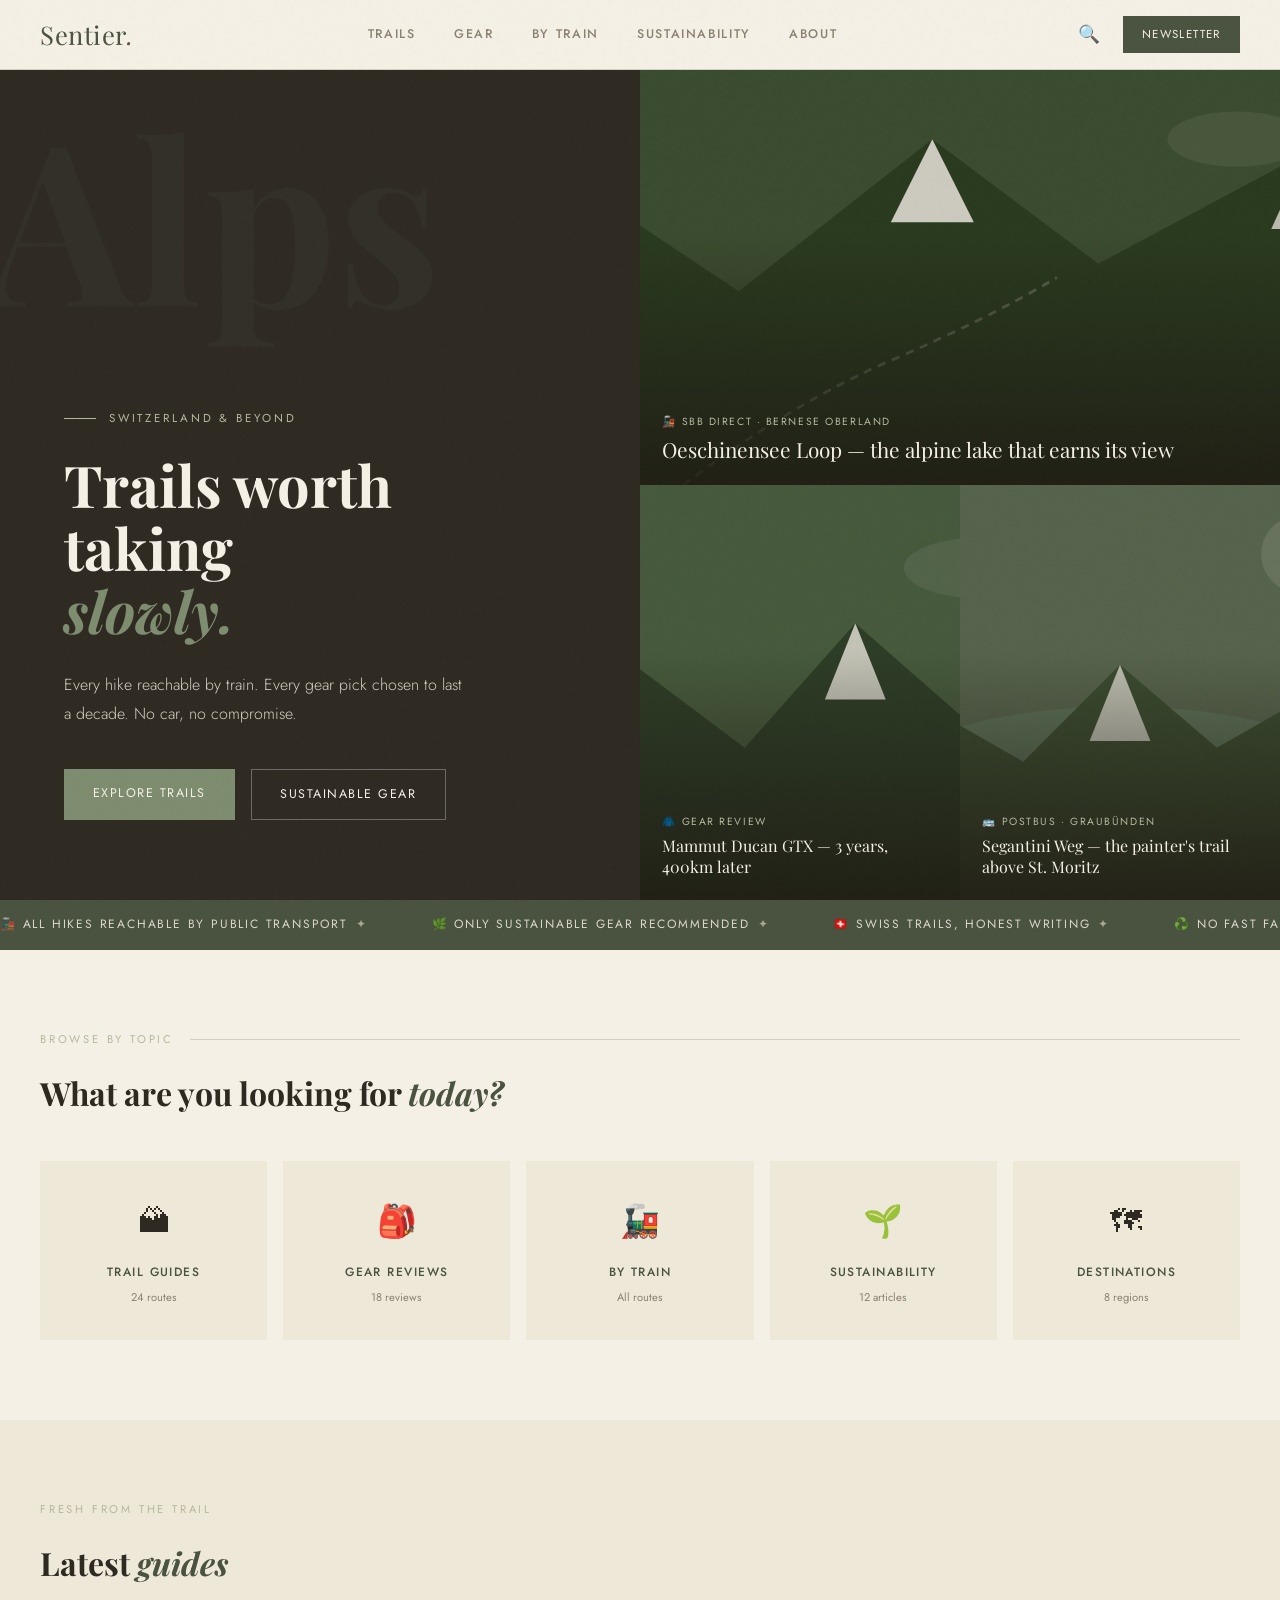
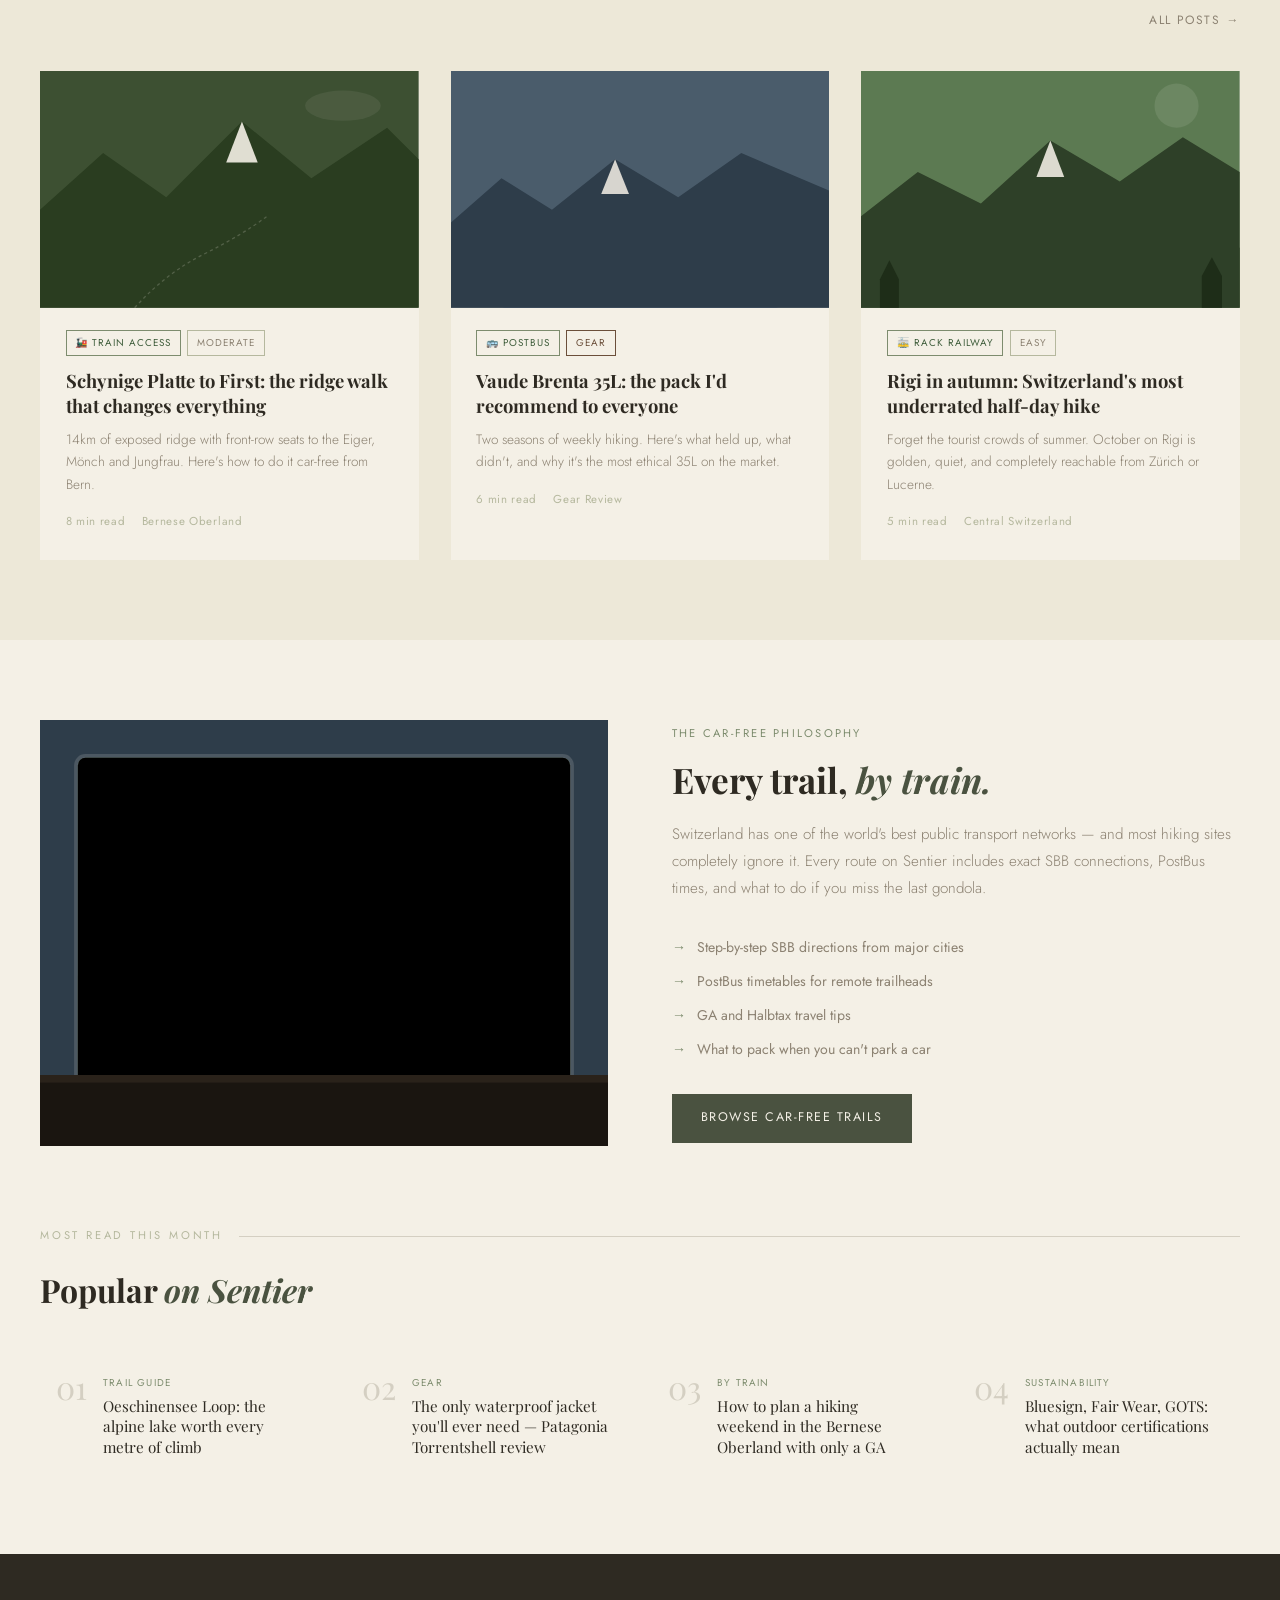
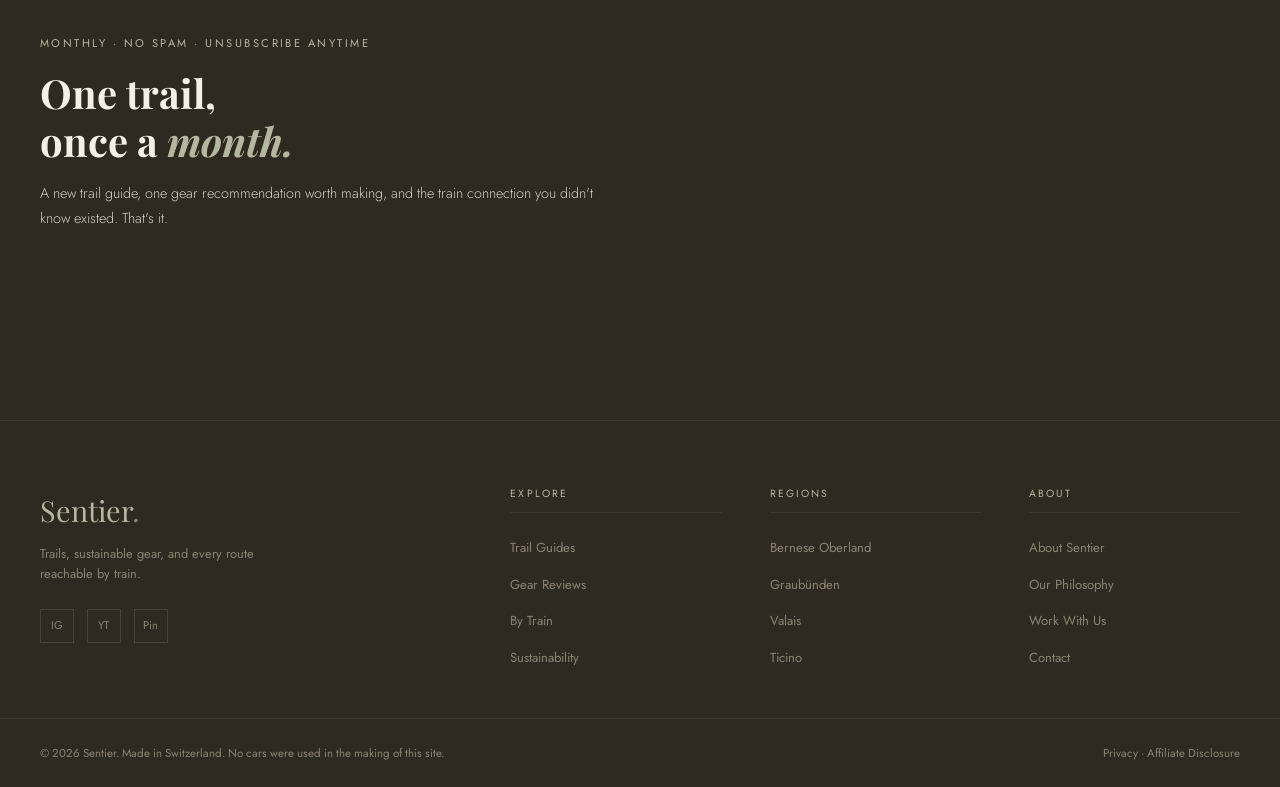
==== index.html @ 350239d9 "Add files via upload" ====
<!DOCTYPE html>
<html lang="en">
<head>
  <meta charset="UTF-8">
  <meta name="viewport" content="width=device-width, initial-scale=1.0">
  <title>Sentier — Trails, Gear & Slow Travel</title>
  <link href="https://fonts.googleapis.com/css2?family=Playfair+Display:ital,wght@0,400;0,600;0,700;1,400;1,600&family=Jost:wght@300;400;500;600&family=Libre+Baskerville:ital@0;1&display=swap" rel="stylesheet">
  <style>
    /* ===================== GLOBAL ===================== */
    :root {
      --moss: #4a5240;
      --stone: #8c8272;
      --bark: #6b4f3a;
      --cream: #f4f0e6;
      --parchment: #ede8d8;
      --sage: #7d8c6e;
      --lichen: #b5b89e;
      --earth: #2e2a22;
      --mist: #d4cfc2;
      --fern: #3d5c3a;
      --nav-h: 70px;
    }
    * { margin: 0; padding: 0; box-sizing: border-box; }
    html { scroll-behavior: smooth; }
    body {
      background: var(--cream);
      color: var(--earth);
      font-family: 'Libre Baskerville', Georgia, serif;
      font-size: 16px;
      line-height: 1.75;
    }
    a { text-decoration: none; color: inherit; }
    img { display: block; width: 100%; }

    /* grain */
    body::after {
      content: '';
      position: fixed; inset: 0;
      background-image: url("data:image/svg+xml,%3Csvg viewBox='0 0 200 200' xmlns='http://www.w3.org/2000/svg'%3E%3Cfilter id='n'%3E%3CfeTurbulence type='fractalNoise' baseFrequency='0.85' numOctaves='4' stitchTiles='stitch'/%3E%3C/filter%3E%3Crect width='100%25' height='100%25' filter='url(%23n)' opacity='0.035'/%3E%3C/svg%3E");
      pointer-events: none; z-index: 9000; opacity: 0.5;
    }

    /* ===================== NAV ===================== */
    .site-nav {
      position: fixed; top: 0; left: 0; right: 0; z-index: 500;
      background: rgba(244, 240, 230, 0.95);
      backdrop-filter: blur(14px);
      border-bottom: 1px solid var(--mist);
      height: var(--nav-h);
    }
    .nav-inner {
      max-width: 1400px; margin: 0 auto;
      height: 100%;
      display: flex; align-items: center; justify-content: space-between;
      padding: 0 2.5rem;
    }
    .nav-logo {
      font-family: 'Playfair Display', serif;
      font-size: 1.6rem;
      color: var(--moss);
      letter-spacing: 0.02em;
    }
    .nav-logo span { font-style: italic; color: var(--bark); }

    .nav-primary {
      display: flex; align-items: center; gap: 0;
      list-style: none;
      height: 100%;
    }
    .nav-item {
      position: relative;
      height: 100%;
      display: flex; align-items: center;
    }
    .nav-item > a {
      font-family: 'Jost', sans-serif;
      font-size: 0.78rem;
      font-weight: 500;
      letter-spacing: 0.13em;
      text-transform: uppercase;
      color: var(--stone);
      padding: 0 1.2rem;
      height: 100%;
      display: flex; align-items: center;
      transition: color 0.2s;
      white-space: nowrap;
    }
    .nav-item > a:hover,
    .nav-item > a.active { color: var(--moss); }
    .nav-item > a.active {
      border-bottom: 2px solid var(--moss);
    }

    /* Mega dropdown */
    .mega-menu {
      position: absolute;
      top: var(--nav-h);
      left: 50%; transform: translateX(-50%);
      background: var(--cream);
      border: 1px solid var(--mist);
      border-top: 2px solid var(--moss);
      padding: 2rem;
      display: none;
      gap: 0;
      min-width: 680px;
      box-shadow: 0 12px 40px rgba(46,42,34,0.12);
      z-index: 600;
    }
    .nav-item:hover .mega-menu { display: grid; grid-template-columns: repeat(3, 1fr); gap: 0; }

    .mega-col { padding: 0 1.5rem; }
    .mega-col:not(:last-child) { border-right: 1px solid var(--mist); }

    .mega-col-title {
      font-family: 'Jost', sans-serif;
      font-size: 0.65rem;
      letter-spacing: 0.2em;
      text-transform: uppercase;
      color: var(--lichen);
      margin-bottom: 1rem;
      padding-bottom: 0.5rem;
      border-bottom: 1px solid var(--mist);
    }
    .mega-links { list-style: none; display: flex; flex-direction: column; gap: 0.5rem; }
    .mega-links li a {
      font-family: 'Jost', sans-serif;
      font-size: 0.85rem;
      color: var(--stone);
      display: flex; align-items: center; gap: 0.5rem;
      padding: 0.3rem 0;
      transition: color 0.2s, padding-left 0.2s;
    }
    .mega-links li a:hover { color: var(--moss); padding-left: 0.3rem; }
    .mega-links li a span { font-size: 0.9rem; }

    /* simple dropdown */
    .drop-menu {
      position: absolute;
      top: var(--nav-h); left: 0;
      background: var(--cream);
      border: 1px solid var(--mist);
      border-top: 2px solid var(--moss);
      min-width: 200px;
      padding: 0.8rem 0;
      display: none;
      box-shadow: 0 8px 30px rgba(46,42,34,0.1);
      z-index: 600;
    }
    .nav-item:hover .drop-menu { display: block; }
    .drop-menu a {
      display: block;
      font-family: 'Jost', sans-serif;
      font-size: 0.82rem;
      color: var(--stone);
      padding: 0.55rem 1.4rem;
      transition: background 0.15s, color 0.15s;
    }
    .drop-menu a:hover { background: var(--parchment); color: var(--moss); }

    .nav-right {
      display: flex; align-items: center; gap: 1rem;
    }
    .nav-search {
      background: none; border: none; cursor: pointer;
      color: var(--stone); font-size: 1.1rem; padding: 0.4rem;
      transition: color 0.2s;
    }
    .nav-search:hover { color: var(--moss); }
    .btn-nav {
      font-family: 'Jost', sans-serif;
      font-size: 0.72rem;
      letter-spacing: 0.12em;
      text-transform: uppercase;
      background: var(--moss);
      color: var(--cream);
      padding: 0.55rem 1.2rem;
      transition: background 0.2s;
    }
    .btn-nav:hover { background: var(--fern); }

    /* ===================== HERO ===================== */
    .hero {
      margin-top: var(--nav-h);
      display: grid;
      grid-template-columns: 1fr 1fr;
      min-height: calc(100vh - var(--nav-h));
    }
    .hero-left {
      background: var(--earth);
      color: var(--cream);
      display: flex; flex-direction: column; justify-content: flex-end;
      padding: 5rem 4rem;
      position: relative;
      overflow: hidden;
    }
    .hero-bg-text {
      position: absolute; top: 2rem; left: -1rem;
      font-family: 'Playfair Display', serif;
      font-size: 14rem;
      font-weight: 700;
      color: rgba(255,255,255,0.025);
      line-height: 1;
      pointer-events: none;
      user-select: none;
    }
    .hero-eyebrow {
      font-family: 'Jost', sans-serif;
      font-size: 0.72rem;
      letter-spacing: 0.25em;
      text-transform: uppercase;
      color: var(--lichen);
      margin-bottom: 1.5rem;
      display: flex; align-items: center; gap: 0.8rem;
    }
    .hero-eyebrow::before { content: ''; width: 2rem; height: 1px; background: var(--lichen); }
    .hero-title {
      font-family: 'Playfair Display', serif;
      font-size: clamp(2.8rem, 4.5vw, 4.5rem);
      line-height: 1.1;
      margin-bottom: 1.8rem;
    }
    .hero-title em { font-style: italic; color: var(--sage); display: block; }
    .hero-desc {
      font-family: 'Jost', sans-serif;
      font-weight: 300;
      font-size: 1rem;
      color: var(--mist);
      max-width: 400px;
      line-height: 1.8;
      margin-bottom: 2.5rem;
    }
    .hero-ctas { display: flex; gap: 1rem; flex-wrap: wrap; }
    .btn-primary {
      font-family: 'Jost', sans-serif;
      font-size: 0.78rem;
      letter-spacing: 0.12em;
      text-transform: uppercase;
      background: var(--sage);
      color: var(--cream);
      padding: 0.85rem 1.8rem;
      border: none; cursor: pointer;
      transition: background 0.25s, transform 0.2s;
      display: inline-block;
    }
    .btn-primary:hover { background: var(--fern); transform: translateY(-2px); }
    .btn-outline {
      font-family: 'Jost', sans-serif;
      font-size: 0.78rem;
      letter-spacing: 0.12em;
      text-transform: uppercase;
      border: 1.5px solid rgba(255,255,255,0.3);
      color: var(--cream);
      padding: 0.85rem 1.8rem;
      transition: border-color 0.25s, color 0.25s;
      display: inline-block;
    }
    .btn-outline:hover { border-color: var(--lichen); color: var(--lichen); }

    .hero-right {
      display: grid;
      grid-template-rows: 1fr 1fr;
      grid-template-columns: 1fr 1fr;
    }
    .hero-card {
      position: relative; overflow: hidden; cursor: pointer;
    }
    .hero-card svg { width: 100%; height: 100%; display: block; }
    .hero-card-overlay {
      position: absolute; inset: 0;
      background: linear-gradient(to top, rgba(30,26,18,0.85) 0%, rgba(30,26,18,0.1) 60%);
      display: flex; flex-direction: column; justify-content: flex-end;
      padding: 1.4rem;
      transition: background 0.3s;
    }
    .hero-card:hover .hero-card-overlay { background: linear-gradient(to top, rgba(30,26,18,0.9) 0%, rgba(30,26,18,0.2) 60%); }
    .hero-card-tag {
      font-family: 'Jost', sans-serif;
      font-size: 0.65rem;
      letter-spacing: 0.15em;
      text-transform: uppercase;
      color: var(--lichen);
      margin-bottom: 0.3rem;
    }
    .hero-card-title {
      font-family: 'Playfair Display', serif;
      font-size: 1rem;
      color: var(--cream);
      line-height: 1.3;
    }
    .hero-card:first-child {
      grid-column: 1 / -1;
    }
    .hero-card:first-child .hero-card-title { font-size: 1.3rem; }

    /* ===================== TICKER ===================== */
    .ticker {
      background: var(--moss); color: var(--cream);
      padding: 0.9rem 0; overflow: hidden;
    }
    .ticker-inner {
      display: flex; gap: 4rem;
      animation: ticker 22s linear infinite;
      white-space: nowrap;
    }
    .ticker-item {
      font-family: 'Jost', sans-serif;
      font-size: 0.75rem; letter-spacing: 0.15em;
      text-transform: uppercase; opacity: 0.85;
      display: flex; align-items: center; gap: 0.5rem;
    }
    .ticker-dot { color: var(--lichen); }
    @keyframes ticker { 0%{transform:translateX(0)} 100%{transform:translateX(-50%)} }

    /* ===================== BROWSE CATEGORIES ===================== */
    .browse {
      max-width: 1400px; margin: 5rem auto;
      padding: 0 2.5rem;
    }
    .section-label {
      font-family: 'Jost', sans-serif;
      font-size: 0.7rem; letter-spacing: 0.25em;
      text-transform: uppercase; color: var(--lichen);
      display: flex; align-items: center; gap: 1rem;
      margin-bottom: 1rem;
    }
    .section-label::after { content:''; flex:1; height:1px; background:var(--mist); }
    .section-title {
      font-family: 'Playfair Display', serif;
      font-size: 2rem; color: var(--earth);
      margin-bottom: 2.5rem;
    }
    .section-title em { font-style: italic; color: var(--moss); }

    .category-grid {
      display: grid;
      grid-template-columns: repeat(5, 1fr);
      gap: 1rem;
    }
    .cat-card {
      background: var(--parchment);
      padding: 2rem 1.5rem;
      text-align: center;
      cursor: pointer;
      transition: background 0.2s, transform 0.2s;
      position: relative; overflow: hidden;
    }
    .cat-card:hover { background: var(--mist); transform: translateY(-3px); }
    .cat-icon { font-size: 2rem; margin-bottom: 0.8rem; display: block; }
    .cat-name {
      font-family: 'Jost', sans-serif;
      font-size: 0.75rem; letter-spacing: 0.12em;
      text-transform: uppercase; color: var(--moss);
      font-weight: 500;
    }
    .cat-count {
      font-family: 'Jost', sans-serif;
      font-size: 0.7rem; color: var(--stone);
      margin-top: 0.3rem;
    }

    /* ===================== LATEST POSTS GRID ===================== */
    .latest {
      background: var(--parchment);
      padding: 5rem 0;
    }
    .latest-inner {
      max-width: 1400px; margin: 0 auto; padding: 0 2.5rem;
    }
    .latest-header {
      display: flex; justify-content: space-between; align-items: flex-end;
      margin-bottom: 2.5rem;
    }
    .see-all {
      font-family: 'Jost', sans-serif;
      font-size: 0.75rem; letter-spacing: 0.12em;
      text-transform: uppercase; color: var(--stone);
      display: flex; align-items: center; gap: 0.4rem;
      transition: color 0.2s;
    }
    .see-all:hover { color: var(--moss); }
    .see-all::after { content: '→'; }

    .posts-grid {
      display: grid;
      grid-template-columns: repeat(3, 1fr);
      gap: 2rem;
    }
    .post-card {
      background: var(--cream);
      cursor: pointer;
      transition: transform 0.25s;
    }
    .post-card:hover { transform: translateY(-4px); }
    .post-card-image {
      aspect-ratio: 16/10; overflow: hidden; position: relative;
    }
    .post-card-image svg { width: 100%; height: 100%; display: block; transition: transform 0.4s; }
    .post-card:hover .post-card-image svg { transform: scale(1.03); }
    .post-card-body { padding: 1.4rem 1.6rem 1.8rem; }
    .post-card-tags { display: flex; gap: 0.4rem; flex-wrap: wrap; margin-bottom: 0.8rem; }
    .tag {
      font-family: 'Jost', sans-serif;
      font-size: 0.62rem; letter-spacing: 0.1em;
      text-transform: uppercase; padding: 0.2rem 0.55rem;
      border: 1px solid var(--lichen); color: var(--stone);
    }
    .tag.green { border-color: var(--sage); color: var(--fern); }
    .tag.bark { border-color: var(--bark); color: var(--bark); }
    .post-title {
      font-family: 'Playfair Display', serif;
      font-size: 1.15rem; color: var(--earth);
      line-height: 1.35; margin-bottom: 0.6rem;
    }
    .post-excerpt {
      font-family: 'Jost', sans-serif;
      font-size: 0.85rem; color: var(--stone);
      font-weight: 300; line-height: 1.65;
      margin-bottom: 1rem;
    }
    .post-meta {
      font-family: 'Jost', sans-serif;
      font-size: 0.72rem; color: var(--lichen);
      letter-spacing: 0.06em;
      display: flex; gap: 1rem;
    }

    /* ===================== FEATURED SPLIT ===================== */
    .split-feature {
      max-width: 1400px; margin: 5rem auto; padding: 0 2.5rem;
      display: grid; grid-template-columns: 1fr 1fr; gap: 4rem; align-items: center;
    }
    .split-image {
      aspect-ratio: 4/3; overflow: hidden; position: relative;
    }
    .split-image svg { width: 100%; height: 100%; }
    .split-content {}
    .split-eyebrow {
      font-family: 'Jost', sans-serif;
      font-size: 0.7rem; letter-spacing: 0.2em;
      text-transform: uppercase; color: var(--sage);
      margin-bottom: 1rem;
    }
    .split-title {
      font-family: 'Playfair Display', serif;
      font-size: 2.2rem; line-height: 1.2;
      color: var(--earth); margin-bottom: 1.2rem;
    }
    .split-title em { font-style: italic; color: var(--moss); }
    .split-text {
      font-family: 'Jost', sans-serif;
      font-weight: 300; font-size: 0.95rem;
      color: var(--stone); line-height: 1.8;
      margin-bottom: 2rem;
    }
    .split-list { list-style: none; margin-bottom: 2rem; display: flex; flex-direction: column; gap: 0.6rem; }
    .split-list li {
      font-family: 'Jost', sans-serif;
      font-size: 0.88rem; color: var(--stone);
      display: flex; align-items: center; gap: 0.7rem;
    }
    .split-list li::before { content: '→'; color: var(--sage); }
    .btn-moss {
      font-family: 'Jost', sans-serif;
      font-size: 0.78rem; letter-spacing: 0.12em;
      text-transform: uppercase; background: var(--moss);
      color: var(--cream); padding: 0.85rem 1.8rem;
      display: inline-block; transition: background 0.2s, transform 0.2s;
    }
    .btn-moss:hover { background: var(--fern); transform: translateY(-2px); }

    /* ===================== NEWSLETTER ===================== */
    .newsletter {
      background: var(--earth); color: var(--cream);
      padding: 5rem 2.5rem;
    }
    .newsletter-inner {
      max-width: 1400px; margin: 0 auto;
      display: grid; grid-template-columns: 1fr 1fr; gap: 5rem; align-items: center;
    }
    .nl-eyebrow {
      font-family: 'Jost', sans-serif;
      font-size: 0.7rem; letter-spacing: 0.22em;
      text-transform: uppercase; color: var(--lichen); margin-bottom: 1rem;
    }
    .nl-title {
      font-family: 'Playfair Display', serif;
      font-size: 2.5rem; line-height: 1.2; margin-bottom: 1rem;
    }
    .nl-title em { font-style: italic; color: var(--lichen); }
    .nl-desc {
      font-family: 'Jost', sans-serif;
      font-weight: 300; font-size: 0.9rem;
      color: var(--mist); line-height: 1.75;
    }
    .nl-perks { margin-top: 1.5rem; list-style: none; display: flex; flex-direction: column; gap: 0.5rem; }
    .nl-perks li {
      font-family: 'Jost', sans-serif;
      font-size: 0.82rem; color: var(--mist);
      display: flex; align-items: center; gap: 0.6rem;
    }
    .nl-perks li::before { content: '✦'; color: var(--lichen); font-size: 0.6rem; }
    .nl-form { display: flex; flex-direction: column; gap: 0.9rem; }
    .nl-input {
      background: transparent; border: 1px solid rgba(255,255,255,0.15);
      color: var(--cream); padding: 0.95rem 1.2rem;
      font-family: 'Jost', sans-serif; font-size: 0.9rem;
      outline: none; transition: border-color 0.2s;
    }
    .nl-input::placeholder { color: rgba(255,255,255,0.35); }
    .nl-input:focus { border-color: var(--lichen); }
    .nl-btn {
      background: var(--sage); color: var(--cream);
      padding: 1rem 2rem; border: none; cursor: pointer;
      font-family: 'Jost', sans-serif;
      font-size: 0.8rem; letter-spacing: 0.15em; text-transform: uppercase;
      transition: background 0.2s;
    }
    .nl-btn:hover { background: var(--fern); }
    .nl-note { font-family: 'Jost', sans-serif; font-size: 0.7rem; color: var(--stone); }

    /* ===================== POPULAR SIDEBAR STRIP ===================== */
    .popular-strip {
      max-width: 1400px; margin: 5rem auto; padding: 0 2.5rem;
    }
    .popular-grid {
      display: grid; grid-template-columns: repeat(4, 1fr); gap: 1.5rem;
      margin-top: 2rem;
    }
    .popular-card {
      display: flex; gap: 1rem; align-items: flex-start; cursor: pointer;
      padding: 1rem; transition: background 0.2s;
    }
    .popular-card:hover { background: var(--parchment); }
    .popular-num {
      font-family: 'Playfair Display', serif;
      font-size: 2rem; color: var(--mist);
      line-height: 1; flex-shrink: 0; margin-top: -0.2rem;
    }
    .popular-content {}
    .popular-tag {
      font-family: 'Jost', sans-serif;
      font-size: 0.62rem; letter-spacing: 0.12em;
      text-transform: uppercase; color: var(--sage); margin-bottom: 0.3rem;
    }
    .popular-title {
      font-family: 'Playfair Display', serif;
      font-size: 0.95rem; line-height: 1.35; color: var(--earth);
    }

    /* ===================== FOOTER ===================== */
    .site-footer {
      background: var(--earth); color: var(--cream);
      border-top: 1px solid rgba(255,255,255,0.07);
    }
    .footer-top {
      max-width: 1400px; margin: 0 auto; padding: 4rem 2.5rem 3rem;
      display: grid; grid-template-columns: 2fr 1fr 1fr 1fr; gap: 3rem;
    }
    .footer-brand {}
    .footer-logo {
      font-family: 'Playfair Display', serif;
      font-size: 1.8rem; color: var(--lichen);
    }
    .footer-logo span { font-style: italic; color: var(--sage); }
    .footer-tagline {
      font-family: 'Jost', sans-serif;
      font-size: 0.8rem; color: var(--stone);
      margin-top: 0.5rem; line-height: 1.6; max-width: 220px;
    }
    .footer-social { display: flex; gap: 0.8rem; margin-top: 1.5rem; }
    .social-btn {
      width: 34px; height: 34px; border: 1px solid rgba(255,255,255,0.12);
      display: flex; align-items: center; justify-content: center;
      font-family: 'Jost', sans-serif; font-size: 0.7rem; color: var(--stone);
      transition: border-color 0.2s, color 0.2s;
    }
    .social-btn:hover { border-color: var(--lichen); color: var(--lichen); }
    .footer-col-title {
      font-family: 'Jost', sans-serif;
      font-size: 0.65rem; letter-spacing: 0.2em;
      text-transform: uppercase; color: var(--lichen);
      margin-bottom: 1.2rem;
      padding-bottom: 0.5rem; border-bottom: 1px solid rgba(255,255,255,0.07);
    }
    .footer-links { list-style: none; display: flex; flex-direction: column; gap: 0.55rem; }
    .footer-links a {
      font-family: 'Jost', sans-serif;
      font-size: 0.82rem; color: var(--stone);
      transition: color 0.2s;
    }
    .footer-links a:hover { color: var(--lichen); }
    .footer-bottom {
      border-top: 1px solid rgba(255,255,255,0.06);
      padding: 1.5rem 2.5rem;
      max-width: 1400px; margin: 0 auto;
      display: flex; justify-content: space-between; align-items: center;
    }
    .footer-copy {
      font-family: 'Jost', sans-serif;
      font-size: 0.72rem; color: var(--stone);
    }

    /* ===================== ANIMATIONS ===================== */
    .reveal { opacity: 0; transform: translateY(22px); transition: opacity 0.65s ease, transform 0.65s ease; }
    .reveal.up { opacity: 1; transform: translateY(0); }

    /* ===================== SVG SCENE HELPERS ===================== */
    .scene-alpine { background: linear-gradient(160deg, #3d5032 0%, #2a3d20 50%, #1e2d18 100%); }
    .scene-forest { background: linear-gradient(160deg, #4a6040 0%, #2e4028 100%); }
    .scene-lake { background: linear-gradient(160deg, #4a5c6b 0%, #2e3d4a 100%); }
    .scene-dusk { background: linear-gradient(160deg, #6b5c3a 0%, #3d3020 100%); }
    .scene-mist { background: linear-gradient(160deg, #8c9080 0%, #5a6050 100%); }
  </style>
</head>
<body>

<!-- ===================== NAV ===================== -->
<nav class="site-nav">
  <div class="nav-inner">
    <a href="index.html" class="nav-logo">Sentier<span>.</span></a>
    <ul class="nav-primary">

      <li class="nav-item">
        <a href="trails.html">Trails</a>
        <div class="mega-menu">
          <div class="mega-col">
            <p class="mega-col-title">By Region</p>
            <ul class="mega-links">
              <li><a href="trails.html"><span>🏔</span> Bernese Oberland</a></li>
              <li><a href="trails.html"><span>⛰</span> Graubünden</a></li>
              <li><a href="trails.html"><span>🌿</span> Ticino</a></li>
              <li><a href="trails.html"><span>🌲</span> Valais</a></li>
              <li><a href="trails.html"><span>🗺</span> Central Switzerland</a></li>
            </ul>
          </div>
          <div class="mega-col">
            <p class="mega-col-title">By Difficulty</p>
            <ul class="mega-links">
              <li><a href="trails.html"><span>🟢</span> Easy — Family Friendly</a></li>
              <li><a href="trails.html"><span>🟡</span> Moderate — Half Day</a></li>
              <li><a href="trails.html"><span>🔴</span> Challenging — Alpine</a></li>
              <li><a href="trails.html"><span>⚡</span> Multi-Day Routes</a></li>
            </ul>
          </div>
          <div class="mega-col">
            <p class="mega-col-title">By Transport</p>
            <ul class="mega-links">
              <li><a href="trails.html"><span>🚂</span> SBB Train Access</a></li>
              <li><a href="trails.html"><span>🚌</span> PostBus Routes</a></li>
              <li><a href="trails.html"><span>🚡</span> Cable Car Start</a></li>
              <li><a href="trails.html"><span>⛵</span> Lake Ferry Access</a></li>
            </ul>
          </div>
        </div>
      </li>

      <li class="nav-item">
        <a href="gear.html">Gear</a>
        <div class="mega-menu">
          <div class="mega-col">
            <p class="mega-col-title">Category</p>
            <ul class="mega-links">
              <li><a href="gear.html"><span>🥾</span> Footwear</a></li>
              <li><a href="gear.html"><span>🎒</span> Packs & Bags</a></li>
              <li><a href="gear.html"><span>🧥</span> Outerwear</a></li>
              <li><a href="gear.html"><span>🧣</span> Base Layers</a></li>
              <li><a href="gear.html"><span>🧭</span> Navigation</a></li>
            </ul>
          </div>
          <div class="mega-col">
            <p class="mega-col-title">By Brand</p>
            <ul class="mega-links">
              <li><a href="gear.html"><span>🇨🇭</span> Mammut</a></li>
              <li><a href="gear.html"><span>🇦🇹</span> Ortovox</a></li>
              <li><a href="gear.html"><span>🇩🇪</span> Vaude</a></li>
              <li><a href="gear.html"><span>🌍</span> Patagonia</a></li>
              <li><a href="gear.html"><span>🇸🇪</span> Fjällräven</a></li>
            </ul>
          </div>
          <div class="mega-col">
            <p class="mega-col-title">Guides</p>
            <ul class="mega-links">
              <li><a href="gear.html"><span>✦</span> What I Actually Use</a></li>
              <li><a href="gear.html"><span>✦</span> Repair vs Replace</a></li>
              <li><a href="gear.html"><span>✦</span> Sustainable Certifications</a></li>
              <li><a href="gear.html"><span>✦</span> Buy Second Hand</a></li>
            </ul>
          </div>
        </div>
      </li>

      <li class="nav-item">
        <a href="trails.html">By Train</a>
        <div class="drop-menu">
          <a href="trails.html">SBB Route Planner Tips</a>
          <a href="trails.html">GA vs Halbtax Guide</a>
          <a href="trails.html">PostBus Timetables</a>
          <a href="trails.html">Car-Free Weekend Ideas</a>
        </div>
      </li>

      <li class="nav-item">
        <a href="#">Sustainability</a>
        <div class="drop-menu">
          <a href="#">Leave No Trace on Swiss Trails</a>
          <a href="#">Carbon Footprint of Hiking</a>
          <a href="#">Certifications Explained</a>
        </div>
      </li>

      <li class="nav-item">
        <a href="#">About</a>
      </li>

    </ul>
    <div class="nav-right">
      <button class="nav-search" title="Search">🔍</button>
      <a href="#newsletter" class="btn-nav">Newsletter</a>
    </div>
  </div>
</nav>

<!-- ===================== HERO ===================== -->
<section class="hero">
  <div class="hero-left">
    <span class="hero-bg-text">Alps</span>
    <p class="hero-eyebrow">Switzerland & Beyond</p>
    <h1 class="hero-title">Trails worth<br>taking <em>slowly.</em></h1>
    <p class="hero-desc">Every hike reachable by train. Every gear pick chosen to last a decade. No car, no compromise.</p>
    <div class="hero-ctas">
      <a href="trails.html" class="btn-primary">Explore Trails</a>
      <a href="gear.html" class="btn-outline">Sustainable Gear</a>
    </div>
  </div>
  <div class="hero-right">
    <!-- Top full-width card -->
    <div class="hero-card">
      <svg viewBox="0 0 800 300" preserveAspectRatio="xMidYMid slice" xmlns="http://www.w3.org/2000/svg">
        <rect width="800" height="300" fill="#3d5032"/>
        <polygon points="0,300 0,180 120,80 240,160 380,50 500,140 650,60 800,130 800,300" fill="#2a3d20"/>
        <polygon points="380,50 350,110 410,110" fill="rgba(244,240,230,0.9)"/>
        <polygon points="650,60 625,115 675,115" fill="rgba(244,240,230,0.8)"/>
        <ellipse cx="600" cy="50" rx="50" ry="20" fill="rgba(244,240,230,0.08)"/>
        <path d="M200 300 Q280 240 350 210 Q420 180 470 150" stroke="rgba(244,240,230,0.25)" stroke-width="2" fill="none" stroke-dasharray="6,5"/>
        <!-- trees -->
        <g fill="#1e2d18">
          <polygon points="60,300 60,240 80,200 100,240 100,300"/>
          <polygon points="130,300 130,250 148,215 165,250 165,300"/>
          <polygon points="700,300 700,245 718,208 736,245 736,300"/>
          <polygon points="755,300 755,252 771,218 787,252 787,300"/>
        </g>
      </svg>
      <div class="hero-card-overlay">
        <p class="hero-card-tag">🚂 SBB Direct · Bernese Oberland</p>
        <p class="hero-card-title">Oeschinensee Loop — the alpine lake that earns its view</p>
      </div>
    </div>
    <!-- Bottom two cards -->
    <div class="hero-card">
      <svg viewBox="0 0 400 300" preserveAspectRatio="xMidYMid slice" xmlns="http://www.w3.org/2000/svg">
        <rect width="400" height="300" fill="#4a6040"/>
        <polygon points="0,300 0,200 80,130 160,190 240,100 320,170 400,120 400,300" fill="#2e4028"/>
        <polygon points="240,100 218,155 262,155" fill="rgba(244,240,230,0.85)"/>
        <ellipse cx="330" cy="60" rx="55" ry="22" fill="rgba(255,255,255,0.07)"/>
      </svg>
      <div class="hero-card-overlay">
        <p class="hero-card-tag">🧥 Gear Review</p>
        <p class="hero-card-title">Mammut Ducan GTX — 3 years, 400km later</p>
      </div>
    </div>
    <div class="hero-card">
      <svg viewBox="0 0 400 300" preserveAspectRatio="xMidYMid slice" xmlns="http://www.w3.org/2000/svg">
        <rect width="400" height="300" fill="#5c6b52"/>
        <ellipse cx="200" cy="240" rx="200" ry="80" fill="rgba(107,143,113,0.4)"/>
        <polygon points="0,300 0,220 60,160 130,200 200,130 270,190 340,150 400,180 400,300" fill="#3d5032"/>
        <polygon points="200,130 178,185 222,185" fill="rgba(244,240,230,0.8)"/>
        <circle cx="330" cy="50" r="28" fill="rgba(244,240,230,0.12)"/>
      </svg>
      <div class="hero-card-overlay">
        <p class="hero-card-tag">🚌 PostBus · Graubünden</p>
        <p class="hero-card-title">Segantini Weg — the painter's trail above St. Moritz</p>
      </div>
    </div>
  </div>
</section>

<!-- TICKER -->
<div class="ticker">
  <div class="ticker-inner">
    <span class="ticker-item">🚂 All hikes reachable by public transport <span class="ticker-dot">✦</span></span>
    <span class="ticker-item">🌿 Only sustainable gear recommended <span class="ticker-dot">✦</span></span>
    <span class="ticker-item">🇨🇭 Swiss trails, honest writing <span class="ticker-dot">✦</span></span>
    <span class="ticker-item">♻️ No fast fashion, no throwaway gear <span class="ticker-dot">✦</span></span>
    <span class="ticker-item">🏔 New trail guides every month <span class="ticker-dot">✦</span></span>
    <span class="ticker-item">🚂 All hikes reachable by public transport <span class="ticker-dot">✦</span></span>
    <span class="ticker-item">🌿 Only sustainable gear recommended <span class="ticker-dot">✦</span></span>
    <span class="ticker-item">🇨🇭 Swiss trails, honest writing <span class="ticker-dot">✦</span></span>
    <span class="ticker-item">♻️ No fast fashion, no throwaway gear <span class="ticker-dot">✦</span></span>
    <span class="ticker-item">🏔 New trail guides every month <span class="ticker-dot">✦</span></span>
  </div>
</div>

<!-- BROWSE CATEGORIES -->
<section class="browse reveal">
  <p class="section-label">Browse by topic</p>
  <h2 class="section-title">What are you looking for <em>today?</em></h2>
  <div class="category-grid">
    <a href="trails.html" class="cat-card">
      <span class="cat-icon">🏔</span>
      <p class="cat-name">Trail Guides</p>
      <p class="cat-count">24 routes</p>
    </a>
    <a href="gear.html" class="cat-card">
      <span class="cat-icon">🎒</span>
      <p class="cat-name">Gear Reviews</p>
      <p class="cat-count">18 reviews</p>
    </a>
    <a href="trails.html" class="cat-card">
      <span class="cat-icon">🚂</span>
      <p class="cat-name">By Train</p>
      <p class="cat-count">All routes</p>
    </a>
    <a href="#" class="cat-card">
      <span class="cat-icon">🌱</span>
      <p class="cat-name">Sustainability</p>
      <p class="cat-count">12 articles</p>
    </a>
    <a href="#" class="cat-card">
      <span class="cat-icon">🗺</span>
      <p class="cat-name">Destinations</p>
      <p class="cat-count">8 regions</p>
    </a>
  </div>
</section>

<!-- LATEST POSTS -->
<section class="latest">
  <div class="latest-inner">
    <div class="latest-header reveal">
      <div>
        <p class="section-label">Fresh from the trail</p>
        <h2 class="section-title">Latest <em>guides</em></h2>
      </div>
      <a href="trails.html" class="see-all">All posts</a>
    </div>
    <div class="posts-grid">

      <article class="post-card reveal">
        <div class="post-card-image">
          <svg viewBox="0 0 600 375" preserveAspectRatio="xMidYMid slice" xmlns="http://www.w3.org/2000/svg">
            <rect width="600" height="375" fill="#3d5032"/>
            <polygon points="0,375 0,220 100,130 200,200 320,80 430,170 550,90 600,140 600,375" fill="#2a3d20"/>
            <polygon points="320,80 295,145 345,145" fill="rgba(244,240,230,0.9)"/>
            <path d="M150 375 Q200 320 260 290 Q320 260 360 230" stroke="rgba(244,240,230,0.2)" stroke-width="2" fill="none" stroke-dasharray="5,5"/>
            <ellipse cx="480" cy="55" rx="60" ry="24" fill="rgba(244,240,230,0.07)"/>
          </svg>
        </div>
        <div class="post-card-body">
          <div class="post-card-tags">
            <span class="tag green">🚂 Train Access</span>
            <span class="tag">Moderate</span>
          </div>
          <h3 class="post-title">Schynige Platte to First: the ridge walk that changes everything</h3>
          <p class="post-excerpt">14km of exposed ridge with front-row seats to the Eiger, Mönch and Jungfrau. Here's how to do it car-free from Bern.</p>
          <div class="post-meta"><span>8 min read</span><span>Bernese Oberland</span></div>
        </div>
      </article>

      <article class="post-card reveal">
        <div class="post-card-image">
          <svg viewBox="0 0 600 375" preserveAspectRatio="xMidYMid slice" xmlns="http://www.w3.org/2000/svg">
            <rect width="600" height="375" fill="#4a5c6b"/>
            <ellipse cx="300" cy="340" rx="250" ry="70" fill="rgba(74,107,143,0.5)"/>
            <polygon points="0,375 0,240 80,170 160,220 260,140 360,200 460,130 600,190 600,375" fill="#2e3d4a"/>
            <polygon points="260,140 238,195 282,195" fill="rgba(244,240,230,0.85)"/>
          </svg>
        </div>
        <div class="post-card-body">
          <div class="post-card-tags">
            <span class="tag green">🚌 PostBus</span>
            <span class="tag bark">Gear</span>
          </div>
          <h3 class="post-title">Vaude Brenta 35L: the pack I'd recommend to everyone</h3>
          <p class="post-excerpt">Two seasons of weekly hiking. Here's what held up, what didn't, and why it's the most ethical 35L on the market.</p>
          <div class="post-meta"><span>6 min read</span><span>Gear Review</span></div>
        </div>
      </article>

      <article class="post-card reveal">
        <div class="post-card-image">
          <svg viewBox="0 0 600 375" preserveAspectRatio="xMidYMid slice" xmlns="http://www.w3.org/2000/svg">
            <rect width="600" height="375" fill="#5c7a52"/>
            <rect x="0" y="280" width="600" height="95" fill="#3d5032"/>
            <polygon points="0,375 0,230 90,160 190,210 300,110 410,175 510,105 600,160 600,375" fill="#2e4028"/>
            <polygon points="300,110 278,168 322,168" fill="rgba(244,240,230,0.88)"/>
            <circle cx="500" cy="55" r="35" fill="rgba(244,240,230,0.1)"/>
            <g fill="#1e2d18">
              <polygon points="30,375 30,330 45,300 60,330 60,375"/>
              <polygon points="540,375 540,325 556,295 572,325 572,375"/>
            </g>
          </svg>
        </div>
        <div class="post-card-body">
          <div class="post-card-tags">
            <span class="tag green">🚋 Rack Railway</span>
            <span class="tag">Easy</span>
          </div>
          <h3 class="post-title">Rigi in autumn: Switzerland's most underrated half-day hike</h3>
          <p class="post-excerpt">Forget the tourist crowds of summer. October on Rigi is golden, quiet, and completely reachable from Zürich or Lucerne.</p>
          <div class="post-meta"><span>5 min read</span><span>Central Switzerland</span></div>
        </div>
      </article>

    </div>
  </div>
</section>

<!-- SPLIT FEATURE: By Train -->
<section class="split-feature">
  <div class="split-image reveal">
    <svg viewBox="0 0 600 450" xmlns="http://www.w3.org/2000/svg" style="width:100%;height:100%">
      <rect width="600" height="450" fill="#2e3d4a"/>
      <!-- train window view -->
      <rect x="40" y="40" width="520" height="370" rx="8" fill="#1e2d36" stroke="rgba(244,240,230,0.08)" stroke-width="1"/>
      <!-- landscape through window -->
      <rect x="40" y="40" width="520" height="370" rx="8" fill="#3d5032"/>
      <polygon points="40,410 40,270 120,190 220,250 320,140 430,220 560,150 560,410" fill="#2a3d20"/>
      <polygon points="320,140 295,200 345,200" fill="rgba(244,240,230,0.85)"/>
      <ellipse cx="460" cy="100" rx="70" ry="28" fill="rgba(244,240,230,0.08)"/>
      <!-- window frame -->
      <rect x="40" y="40" width="520" height="370" rx="8" fill="none" stroke="rgba(244,240,230,0.15)" stroke-width="8"/>
      <!-- reflection effect -->
      <rect x="40" y="40" width="520" height="370" rx="8" fill="linear-gradient(to bottom right, rgba(255,255,255,0.03), transparent)"/>
      <!-- seat edge -->
      <rect x="0" y="380" width="600" height="70" fill="#1a1510"/>
      <rect x="0" y="375" width="600" height="8" fill="#2a221a"/>
    </svg>
  </div>
  <div class="split-content reveal">
    <p class="split-eyebrow">The Car-Free Philosophy</p>
    <h2 class="split-title">Every trail, <em>by train.</em></h2>
    <p class="split-text">Switzerland has one of the world's best public transport networks — and most hiking sites completely ignore it. Every route on Sentier includes exact SBB connections, PostBus times, and what to do if you miss the last gondola.</p>
    <ul class="split-list">
      <li>Step-by-step SBB directions from major cities</li>
      <li>PostBus timetables for remote trailheads</li>
      <li>GA and Halbtax travel tips</li>
      <li>What to pack when you can't park a car</li>
    </ul>
    <a href="trails.html" class="btn-moss">Browse car-free trails</a>
  </div>
</section>

<!-- POPULAR POSTS -->
<section class="popular-strip">
  <div class="reveal">
    <p class="section-label">Most read this month</p>
    <h2 class="section-title">Popular <em>on Sentier</em></h2>
  </div>
  <div class="popular-grid">
    <div class="popular-card reveal">
      <span class="popular-num">01</span>
      <div class="popular-content">
        <p class="popular-tag">Trail Guide</p>
        <p class="popular-title">Oeschinensee Loop: the alpine lake worth every metre of climb</p>
      </div>
    </div>
    <div class="popular-card reveal">
      <span class="popular-num">02</span>
      <div class="popular-content">
        <p class="popular-tag">Gear</p>
        <p class="popular-title">The only waterproof jacket you'll ever need — Patagonia Torrentshell review</p>
      </div>
    </div>
    <div class="popular-card reveal">
      <span class="popular-num">03</span>
      <div class="popular-content">
        <p class="popular-tag">By Train</p>
        <p class="popular-title">How to plan a hiking weekend in the Bernese Oberland with only a GA</p>
      </div>
    </div>
    <div class="popular-card reveal">
      <span class="popular-num">04</span>
      <div class="popular-content">
        <p class="popular-tag">Sustainability</p>
        <p class="popular-title">Bluesign, Fair Wear, GOTS: what outdoor certifications actually mean</p>
      </div>
    </div>
  </div>
</section>

<!-- NEWSLETTER -->
<section class="newsletter" id="newsletter">
  <div class="newsletter-inner">
    <div>
      <p class="nl-eyebrow reveal">Monthly · No spam · Unsubscribe anytime</p>
      <h2 class="nl-title reveal">One trail,<br>once a <em>month.</em></h2>
      <p class="nl-desc reveal">A new trail guide, one gear recommendation worth making, and the train connection you didn't know existed. That's it.</p>
      <ul class="nl-perks reveal">
        <li>Exclusive routes before they're published</li>
        <li>Seasonal trail conditions & tips</li>
        <li>Honest gear recommendations — no paid placements</li>
      </ul>
    </div>
    <div class="nl-form reveal">
      <input type="text" class="nl-input" placeholder="Your first name">
      <input type="email" class="nl-input" id="nl-email" placeholder="your@email.com">
      <button class="nl-btn" id="nl-submit">Join the trail →</button>
      <p class="nl-note">Free forever. Your data never shared. Powered by good intentions.</p>
    </div>
  </div>
</section>

<!-- FOOTER -->
<footer class="site-footer">
  <div class="footer-top">
    <div class="footer-brand">
      <div class="footer-logo">Sentier<span>.</span></div>
      <p class="footer-tagline">Trails, sustainable gear, and every route reachable by train.</p>
      <div class="footer-social">
        <a href="#" class="social-btn">IG</a>
        <a href="#" class="social-btn">YT</a>
        <a href="#" class="social-btn">Pin</a>
      </div>
    </div>
    <div>
      <p class="footer-col-title">Explore</p>
      <ul class="footer-links">
        <li><a href="trails.html">Trail Guides</a></li>
        <li><a href="gear.html">Gear Reviews</a></li>
        <li><a href="trails.html">By Train</a></li>
        <li><a href="#">Sustainability</a></li>
      </ul>
    </div>
    <div>
      <p class="footer-col-title">Regions</p>
      <ul class="footer-links">
        <li><a href="trails.html">Bernese Oberland</a></li>
        <li><a href="trails.html">Graubünden</a></li>
        <li><a href="trails.html">Valais</a></li>
        <li><a href="trails.html">Ticino</a></li>
      </ul>
    </div>
    <div>
      <p class="footer-col-title">About</p>
      <ul class="footer-links">
        <li><a href="#">About Sentier</a></li>
        <li><a href="#">Our Philosophy</a></li>
        <li><a href="#">Work With Us</a></li>
        <li><a href="#">Contact</a></li>
      </ul>
    </div>
  </div>
  <div class="footer-bottom">
    <p class="footer-copy">© 2026 Sentier. Made in Switzerland. No cars were used in the making of this site.</p>
    <p class="footer-copy">Privacy · Affiliate Disclosure</p>
  </div>
</footer>

<script>
  // Scroll reveal
  const reveals = document.querySelectorAll('.reveal');
  const obs = new IntersectionObserver(entries => {
    entries.forEach((e, i) => {
      if (e.isIntersecting) {
        setTimeout(() => e.target.classList.add('up'), i * 70);
      }
    });
  }, { threshold: 0.1 });
  reveals.forEach(el => obs.observe(el));

  // Newsletter
  document.getElementById('nl-submit').addEventListener('click', function() {
    const email = document.getElementById('nl-email');
    if (email.value.includes('@')) {
      this.textContent = '✓ Welcome to the trail';
      this.style.background = 'var(--fern)';
      email.value = '';
    } else {
      email.style.borderColor = 'var(--bark)';
      setTimeout(() => email.style.borderColor = '', 1500);
    }
  });
</script>
</body>
</html>
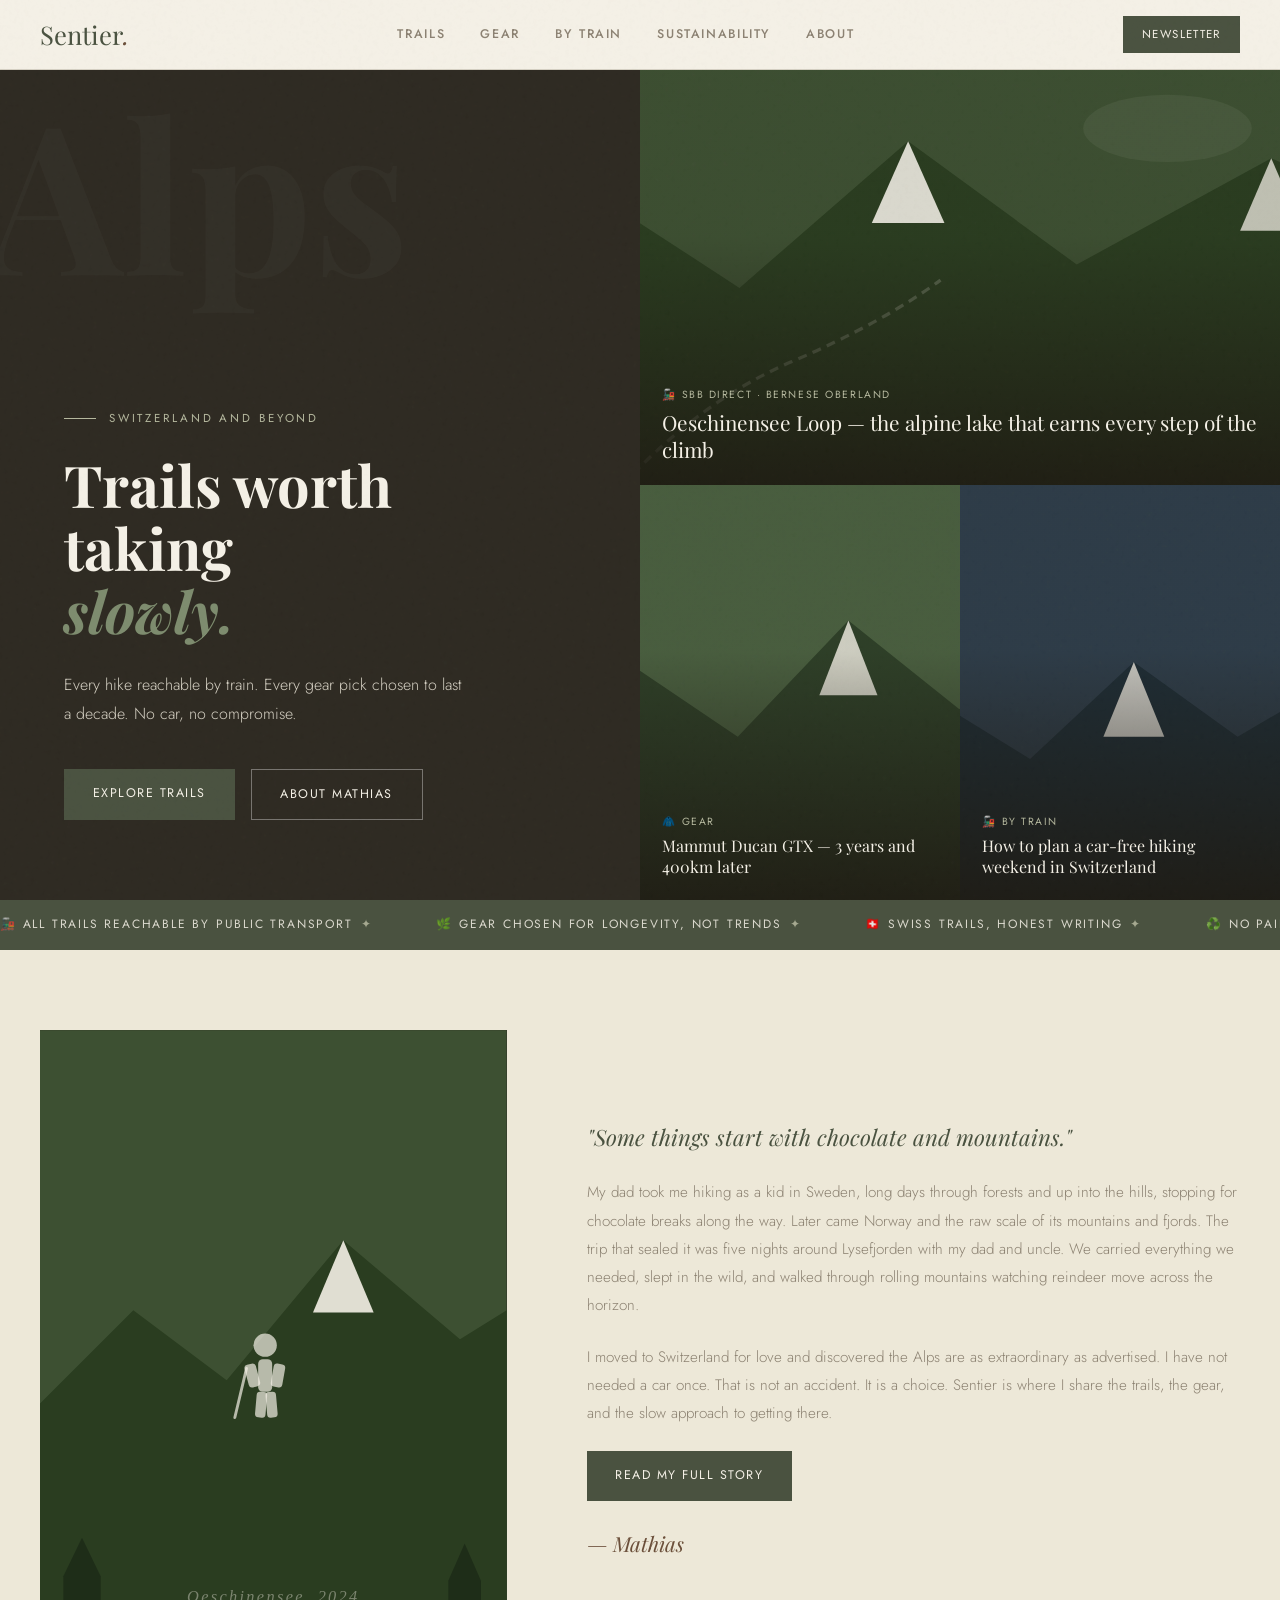
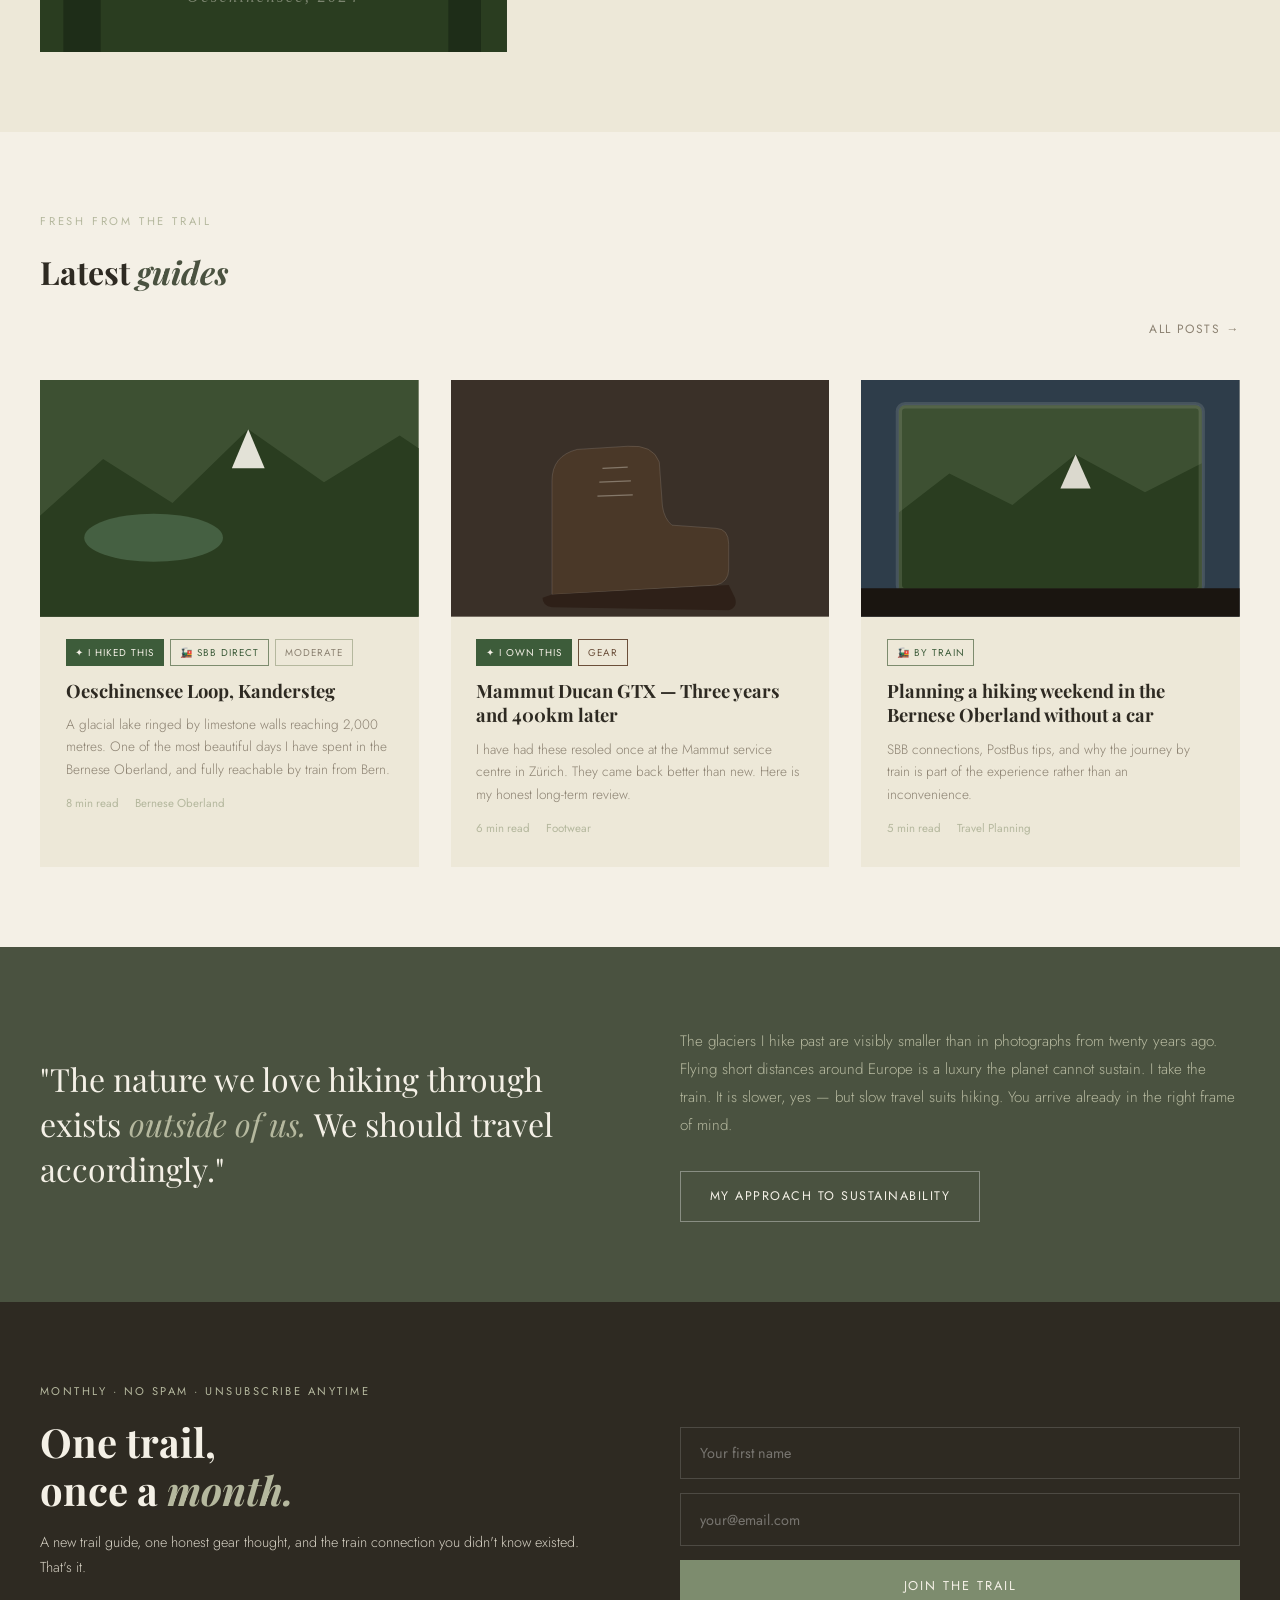
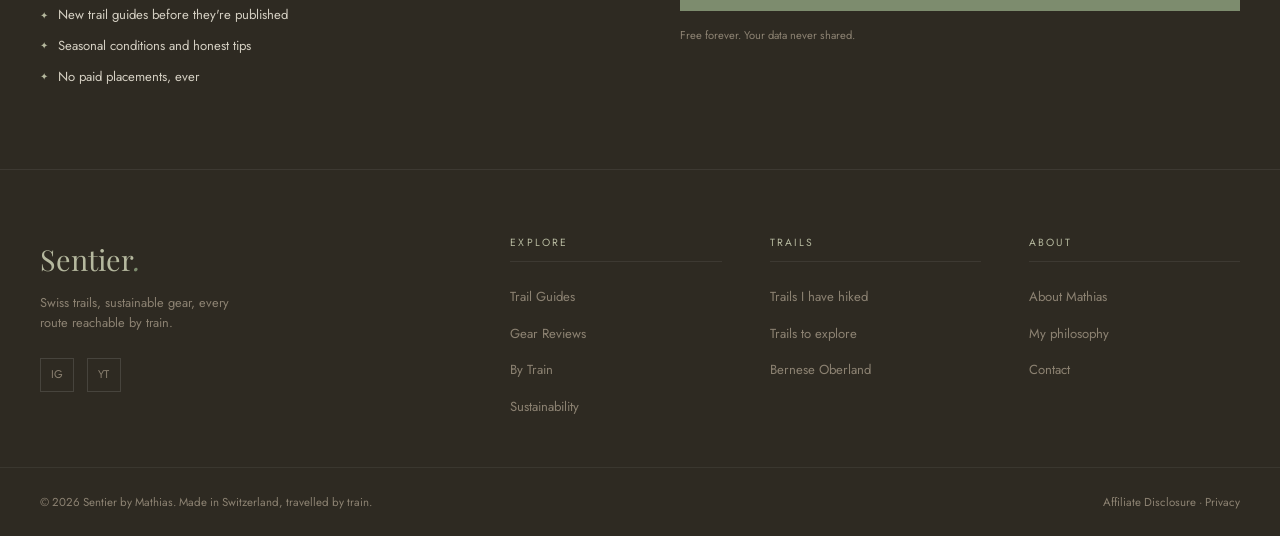
==== commit 6d8cb847: "Add files via upload" ====
--- a/index.html
+++ b/index.html
@@ -3,782 +3,183 @@
 <head>
   <meta charset="UTF-8">
   <meta name="viewport" content="width=device-width, initial-scale=1.0">
-  <title>Sentier — Trails, Gear & Slow Travel</title>
+  <title>Sentier — Swiss Trails, Sustainable Gear, Car-Free Travel</title>
+  <meta name="description" content="Trail guides for Switzerland reachable by public transport, honest sustainable gear reviews, and slow travel by train. By Mathias.">
   <link href="https://fonts.googleapis.com/css2?family=Playfair+Display:ital,wght@0,400;0,600;0,700;1,400;1,600&family=Jost:wght@300;400;500;600&family=Libre+Baskerville:ital@0;1&display=swap" rel="stylesheet">
+  <link rel="stylesheet" href="style.css">
   <style>
-    /* ===================== GLOBAL ===================== */
-    :root {
-      --moss: #4a5240;
-      --stone: #8c8272;
-      --bark: #6b4f3a;
-      --cream: #f4f0e6;
-      --parchment: #ede8d8;
-      --sage: #7d8c6e;
-      --lichen: #b5b89e;
-      --earth: #2e2a22;
-      --mist: #d4cfc2;
-      --fern: #3d5c3a;
-      --nav-h: 70px;
-    }
-    * { margin: 0; padding: 0; box-sizing: border-box; }
-    html { scroll-behavior: smooth; }
-    body {
-      background: var(--cream);
-      color: var(--earth);
-      font-family: 'Libre Baskerville', Georgia, serif;
-      font-size: 16px;
-      line-height: 1.75;
-    }
-    a { text-decoration: none; color: inherit; }
-    img { display: block; width: 100%; }
-
-    /* grain */
-    body::after {
-      content: '';
-      position: fixed; inset: 0;
-      background-image: url("data:image/svg+xml,%3Csvg viewBox='0 0 200 200' xmlns='http://www.w3.org/2000/svg'%3E%3Cfilter id='n'%3E%3CfeTurbulence type='fractalNoise' baseFrequency='0.85' numOctaves='4' stitchTiles='stitch'/%3E%3C/filter%3E%3Crect width='100%25' height='100%25' filter='url(%23n)' opacity='0.035'/%3E%3C/svg%3E");
-      pointer-events: none; z-index: 9000; opacity: 0.5;
-    }
-
-    /* ===================== NAV ===================== */
-    .site-nav {
-      position: fixed; top: 0; left: 0; right: 0; z-index: 500;
-      background: rgba(244, 240, 230, 0.95);
-      backdrop-filter: blur(14px);
-      border-bottom: 1px solid var(--mist);
-      height: var(--nav-h);
-    }
-    .nav-inner {
-      max-width: 1400px; margin: 0 auto;
-      height: 100%;
-      display: flex; align-items: center; justify-content: space-between;
-      padding: 0 2.5rem;
-    }
-    .nav-logo {
-      font-family: 'Playfair Display', serif;
-      font-size: 1.6rem;
-      color: var(--moss);
-      letter-spacing: 0.02em;
-    }
-    .nav-logo span { font-style: italic; color: var(--bark); }
-
-    .nav-primary {
-      display: flex; align-items: center; gap: 0;
-      list-style: none;
-      height: 100%;
-    }
-    .nav-item {
-      position: relative;
-      height: 100%;
-      display: flex; align-items: center;
-    }
-    .nav-item > a {
-      font-family: 'Jost', sans-serif;
-      font-size: 0.78rem;
-      font-weight: 500;
-      letter-spacing: 0.13em;
-      text-transform: uppercase;
-      color: var(--stone);
-      padding: 0 1.2rem;
-      height: 100%;
-      display: flex; align-items: center;
-      transition: color 0.2s;
-      white-space: nowrap;
-    }
-    .nav-item > a:hover,
-    .nav-item > a.active { color: var(--moss); }
-    .nav-item > a.active {
-      border-bottom: 2px solid var(--moss);
-    }
-
-    /* Mega dropdown */
-    .mega-menu {
-      position: absolute;
-      top: var(--nav-h);
-      left: 50%; transform: translateX(-50%);
-      background: var(--cream);
-      border: 1px solid var(--mist);
-      border-top: 2px solid var(--moss);
-      padding: 2rem;
-      display: none;
-      gap: 0;
-      min-width: 680px;
-      box-shadow: 0 12px 40px rgba(46,42,34,0.12);
-      z-index: 600;
-    }
-    .nav-item:hover .mega-menu { display: grid; grid-template-columns: repeat(3, 1fr); gap: 0; }
-
-    .mega-col { padding: 0 1.5rem; }
-    .mega-col:not(:last-child) { border-right: 1px solid var(--mist); }
-
-    .mega-col-title {
-      font-family: 'Jost', sans-serif;
-      font-size: 0.65rem;
-      letter-spacing: 0.2em;
-      text-transform: uppercase;
-      color: var(--lichen);
-      margin-bottom: 1rem;
-      padding-bottom: 0.5rem;
-      border-bottom: 1px solid var(--mist);
-    }
-    .mega-links { list-style: none; display: flex; flex-direction: column; gap: 0.5rem; }
-    .mega-links li a {
-      font-family: 'Jost', sans-serif;
-      font-size: 0.85rem;
-      color: var(--stone);
-      display: flex; align-items: center; gap: 0.5rem;
-      padding: 0.3rem 0;
-      transition: color 0.2s, padding-left 0.2s;
-    }
-    .mega-links li a:hover { color: var(--moss); padding-left: 0.3rem; }
-    .mega-links li a span { font-size: 0.9rem; }
-
-    /* simple dropdown */
-    .drop-menu {
-      position: absolute;
-      top: var(--nav-h); left: 0;
-      background: var(--cream);
-      border: 1px solid var(--mist);
-      border-top: 2px solid var(--moss);
-      min-width: 200px;
-      padding: 0.8rem 0;
-      display: none;
-      box-shadow: 0 8px 30px rgba(46,42,34,0.1);
-      z-index: 600;
-    }
-    .nav-item:hover .drop-menu { display: block; }
-    .drop-menu a {
-      display: block;
-      font-family: 'Jost', sans-serif;
-      font-size: 0.82rem;
-      color: var(--stone);
-      padding: 0.55rem 1.4rem;
-      transition: background 0.15s, color 0.15s;
-    }
-    .drop-menu a:hover { background: var(--parchment); color: var(--moss); }
-
-    .nav-right {
-      display: flex; align-items: center; gap: 1rem;
-    }
-    .nav-search {
-      background: none; border: none; cursor: pointer;
-      color: var(--stone); font-size: 1.1rem; padding: 0.4rem;
-      transition: color 0.2s;
-    }
-    .nav-search:hover { color: var(--moss); }
-    .btn-nav {
-      font-family: 'Jost', sans-serif;
-      font-size: 0.72rem;
-      letter-spacing: 0.12em;
-      text-transform: uppercase;
-      background: var(--moss);
-      color: var(--cream);
-      padding: 0.55rem 1.2rem;
-      transition: background 0.2s;
-    }
-    .btn-nav:hover { background: var(--fern); }
-
-    /* ===================== HERO ===================== */
+    /* ── HERO ── */
     .hero {
       margin-top: var(--nav-h);
-      display: grid;
-      grid-template-columns: 1fr 1fr;
+      display: grid; grid-template-columns: 1fr 1fr;
       min-height: calc(100vh - var(--nav-h));
     }
     .hero-left {
-      background: var(--earth);
-      color: var(--cream);
+      background: var(--earth); color: var(--cream);
       display: flex; flex-direction: column; justify-content: flex-end;
-      padding: 5rem 4rem;
-      position: relative;
-      overflow: hidden;
+      padding: 5rem 4rem; position: relative; overflow: hidden;
     }
     .hero-bg-text {
-      position: absolute; top: 2rem; left: -1rem;
-      font-family: 'Playfair Display', serif;
-      font-size: 14rem;
-      font-weight: 700;
-      color: rgba(255,255,255,0.025);
-      line-height: 1;
-      pointer-events: none;
-      user-select: none;
+      position: absolute; top: 1rem; left: -1rem;
+      font-family: 'Playfair Display', serif; font-size: 13rem; font-weight: 700;
+      color: rgba(255,255,255,0.025); line-height: 1;
+      pointer-events: none; user-select: none;
     }
     .hero-eyebrow {
-      font-family: 'Jost', sans-serif;
-      font-size: 0.72rem;
-      letter-spacing: 0.25em;
-      text-transform: uppercase;
-      color: var(--lichen);
-      margin-bottom: 1.5rem;
-      display: flex; align-items: center; gap: 0.8rem;
+      font-family: 'Jost', sans-serif; font-size: 0.72rem;
+      letter-spacing: 0.25em; text-transform: uppercase; color: var(--lichen);
+      margin-bottom: 1.5rem; display: flex; align-items: center; gap: 0.8rem;
     }
     .hero-eyebrow::before { content: ''; width: 2rem; height: 1px; background: var(--lichen); }
     .hero-title {
       font-family: 'Playfair Display', serif;
-      font-size: clamp(2.8rem, 4.5vw, 4.5rem);
-      line-height: 1.1;
-      margin-bottom: 1.8rem;
+      font-size: clamp(2.8rem, 4.5vw, 4.5rem); line-height: 1.1; margin-bottom: 1.8rem;
     }
     .hero-title em { font-style: italic; color: var(--sage); display: block; }
     .hero-desc {
-      font-family: 'Jost', sans-serif;
-      font-weight: 300;
-      font-size: 1rem;
-      color: var(--mist);
-      max-width: 400px;
-      line-height: 1.8;
-      margin-bottom: 2.5rem;
+      font-family: 'Jost', sans-serif; font-weight: 300; font-size: 1rem;
+      color: var(--mist); max-width: 400px; line-height: 1.8; margin-bottom: 2.5rem;
     }
     .hero-ctas { display: flex; gap: 1rem; flex-wrap: wrap; }
-    .btn-primary {
-      font-family: 'Jost', sans-serif;
-      font-size: 0.78rem;
-      letter-spacing: 0.12em;
-      text-transform: uppercase;
-      background: var(--sage);
-      color: var(--cream);
-      padding: 0.85rem 1.8rem;
-      border: none; cursor: pointer;
-      transition: background 0.25s, transform 0.2s;
-      display: inline-block;
-    }
-    .btn-primary:hover { background: var(--fern); transform: translateY(-2px); }
-    .btn-outline {
-      font-family: 'Jost', sans-serif;
-      font-size: 0.78rem;
-      letter-spacing: 0.12em;
-      text-transform: uppercase;
-      border: 1.5px solid rgba(255,255,255,0.3);
-      color: var(--cream);
-      padding: 0.85rem 1.8rem;
-      transition: border-color 0.25s, color 0.25s;
-      display: inline-block;
-    }
-    .btn-outline:hover { border-color: var(--lichen); color: var(--lichen); }
-
     .hero-right {
-      display: grid;
-      grid-template-rows: 1fr 1fr;
-      grid-template-columns: 1fr 1fr;
-    }
-    .hero-card {
-      position: relative; overflow: hidden; cursor: pointer;
-    }
+      display: grid; grid-template-rows: 1fr 1fr; grid-template-columns: 1fr 1fr;
+    }
+    .hero-card { position: relative; overflow: hidden; cursor: pointer; }
     .hero-card svg { width: 100%; height: 100%; display: block; }
     .hero-card-overlay {
       position: absolute; inset: 0;
-      background: linear-gradient(to top, rgba(30,26,18,0.85) 0%, rgba(30,26,18,0.1) 60%);
-      display: flex; flex-direction: column; justify-content: flex-end;
-      padding: 1.4rem;
+      background: linear-gradient(to top, rgba(30,26,18,0.88) 0%, rgba(30,26,18,0.05) 60%);
+      display: flex; flex-direction: column; justify-content: flex-end; padding: 1.4rem;
       transition: background 0.3s;
     }
-    .hero-card:hover .hero-card-overlay { background: linear-gradient(to top, rgba(30,26,18,0.9) 0%, rgba(30,26,18,0.2) 60%); }
-    .hero-card-tag {
-      font-family: 'Jost', sans-serif;
-      font-size: 0.65rem;
-      letter-spacing: 0.15em;
-      text-transform: uppercase;
-      color: var(--lichen);
-      margin-bottom: 0.3rem;
-    }
-    .hero-card-title {
-      font-family: 'Playfair Display', serif;
-      font-size: 1rem;
-      color: var(--cream);
-      line-height: 1.3;
-    }
-    .hero-card:first-child {
-      grid-column: 1 / -1;
-    }
+    .hero-card:hover .hero-card-overlay { background: linear-gradient(to top, rgba(30,26,18,0.92) 0%, rgba(30,26,18,0.15) 60%); }
+    .hero-card-tag { font-family: 'Jost', sans-serif; font-size: 0.65rem; letter-spacing: 0.15em; text-transform: uppercase; color: var(--lichen); margin-bottom: 0.3rem; }
+    .hero-card-title { font-family: 'Playfair Display', serif; font-size: 1rem; color: var(--cream); line-height: 1.3; }
+    .hero-card:first-child { grid-column: 1 / -1; }
     .hero-card:first-child .hero-card-title { font-size: 1.3rem; }
 
-    /* ===================== TICKER ===================== */
-    .ticker {
-      background: var(--moss); color: var(--cream);
-      padding: 0.9rem 0; overflow: hidden;
-    }
-    .ticker-inner {
-      display: flex; gap: 4rem;
-      animation: ticker 22s linear infinite;
-      white-space: nowrap;
-    }
-    .ticker-item {
-      font-family: 'Jost', sans-serif;
-      font-size: 0.75rem; letter-spacing: 0.15em;
-      text-transform: uppercase; opacity: 0.85;
-      display: flex; align-items: center; gap: 0.5rem;
-    }
-    .ticker-dot { color: var(--lichen); }
-    @keyframes ticker { 0%{transform:translateX(0)} 100%{transform:translateX(-50%)} }
-
-    /* ===================== BROWSE CATEGORIES ===================== */
-    .browse {
-      max-width: 1400px; margin: 5rem auto;
-      padding: 0 2.5rem;
-    }
-    .section-label {
-      font-family: 'Jost', sans-serif;
-      font-size: 0.7rem; letter-spacing: 0.25em;
-      text-transform: uppercase; color: var(--lichen);
-      display: flex; align-items: center; gap: 1rem;
-      margin-bottom: 1rem;
-    }
-    .section-label::after { content:''; flex:1; height:1px; background:var(--mist); }
-    .section-title {
-      font-family: 'Playfair Display', serif;
-      font-size: 2rem; color: var(--earth);
-      margin-bottom: 2.5rem;
-    }
-    .section-title em { font-style: italic; color: var(--moss); }
-
-    .category-grid {
-      display: grid;
-      grid-template-columns: repeat(5, 1fr);
-      gap: 1rem;
-    }
-    .cat-card {
+    /* ── ABOUT STRIP ── */
+    .about-strip {
       background: var(--parchment);
-      padding: 2rem 1.5rem;
-      text-align: center;
-      cursor: pointer;
-      transition: background 0.2s, transform 0.2s;
-      position: relative; overflow: hidden;
-    }
-    .cat-card:hover { background: var(--mist); transform: translateY(-3px); }
-    .cat-icon { font-size: 2rem; margin-bottom: 0.8rem; display: block; }
-    .cat-name {
-      font-family: 'Jost', sans-serif;
-      font-size: 0.75rem; letter-spacing: 0.12em;
-      text-transform: uppercase; color: var(--moss);
-      font-weight: 500;
-    }
-    .cat-count {
-      font-family: 'Jost', sans-serif;
-      font-size: 0.7rem; color: var(--stone);
-      margin-top: 0.3rem;
-    }
-
-    /* ===================== LATEST POSTS GRID ===================== */
-    .latest {
-      background: var(--parchment);
-      padding: 5rem 0;
-    }
-    .latest-inner {
-      max-width: 1400px; margin: 0 auto; padding: 0 2.5rem;
-    }
-    .latest-header {
-      display: flex; justify-content: space-between; align-items: flex-end;
-      margin-bottom: 2.5rem;
-    }
+      padding: 5rem 2.5rem;
+    }
+    .about-strip-inner {
+      max-width: 1300px; margin: 0 auto;
+      display: grid; grid-template-columns: 1fr 1.4fr; gap: 5rem; align-items: center;
+    }
+    .about-portrait {
+      aspect-ratio: 3/4; background: var(--earth); position: relative; overflow: hidden;
+    }
+    .about-portrait svg { width: 100%; height: 100%; display: block; }
+    .about-content {}
+    .about-intro {
+      font-family: 'Playfair Display', serif; font-style: italic;
+      font-size: 1.4rem; color: var(--moss); line-height: 1.5; margin-bottom: 1.5rem;
+    }
+    .about-text {
+      font-family: 'Jost', sans-serif; font-weight: 300; font-size: 0.95rem;
+      color: var(--stone); line-height: 1.85; margin-bottom: 1.5rem;
+    }
+    .about-sig {
+      font-family: 'Playfair Display', serif; font-style: italic;
+      font-size: 1.3rem; color: var(--bark); margin-top: 1.5rem;
+    }
+
+    /* ── LATEST POSTS ── */
+    .latest { padding: 5rem 2.5rem; }
+    .latest-inner { max-width: 1300px; margin: 0 auto; }
+    .latest-header { display: flex; justify-content: space-between; align-items: flex-end; margin-bottom: 2.5rem; }
     .see-all {
-      font-family: 'Jost', sans-serif;
-      font-size: 0.75rem; letter-spacing: 0.12em;
-      text-transform: uppercase; color: var(--stone);
-      display: flex; align-items: center; gap: 0.4rem;
-      transition: color 0.2s;
+      font-family: 'Jost', sans-serif; font-size: 0.75rem; letter-spacing: 0.12em;
+      text-transform: uppercase; color: var(--stone); display: flex; align-items: center; gap: 0.4rem; transition: color 0.2s;
     }
     .see-all:hover { color: var(--moss); }
     .see-all::after { content: '→'; }
-
-    .posts-grid {
-      display: grid;
-      grid-template-columns: repeat(3, 1fr);
-      gap: 2rem;
-    }
-    .post-card {
-      background: var(--cream);
-      cursor: pointer;
-      transition: transform 0.25s;
-    }
+    .posts-grid { display: grid; grid-template-columns: repeat(3, 1fr); gap: 2rem; }
+    .post-card { background: var(--parchment); cursor: pointer; transition: transform 0.25s; }
     .post-card:hover { transform: translateY(-4px); }
-    .post-card-image {
-      aspect-ratio: 16/10; overflow: hidden; position: relative;
-    }
+    .post-card-image { aspect-ratio: 16/10; overflow: hidden; }
     .post-card-image svg { width: 100%; height: 100%; display: block; transition: transform 0.4s; }
     .post-card:hover .post-card-image svg { transform: scale(1.03); }
     .post-card-body { padding: 1.4rem 1.6rem 1.8rem; }
     .post-card-tags { display: flex; gap: 0.4rem; flex-wrap: wrap; margin-bottom: 0.8rem; }
-    .tag {
-      font-family: 'Jost', sans-serif;
-      font-size: 0.62rem; letter-spacing: 0.1em;
-      text-transform: uppercase; padding: 0.2rem 0.55rem;
-      border: 1px solid var(--lichen); color: var(--stone);
-    }
-    .tag.green { border-color: var(--sage); color: var(--fern); }
-    .tag.bark { border-color: var(--bark); color: var(--bark); }
-    .post-title {
-      font-family: 'Playfair Display', serif;
-      font-size: 1.15rem; color: var(--earth);
-      line-height: 1.35; margin-bottom: 0.6rem;
-    }
-    .post-excerpt {
-      font-family: 'Jost', sans-serif;
-      font-size: 0.85rem; color: var(--stone);
-      font-weight: 300; line-height: 1.65;
-      margin-bottom: 1rem;
-    }
-    .post-meta {
-      font-family: 'Jost', sans-serif;
-      font-size: 0.72rem; color: var(--lichen);
-      letter-spacing: 0.06em;
-      display: flex; gap: 1rem;
-    }
-
-    /* ===================== FEATURED SPLIT ===================== */
-    .split-feature {
-      max-width: 1400px; margin: 5rem auto; padding: 0 2.5rem;
-      display: grid; grid-template-columns: 1fr 1fr; gap: 4rem; align-items: center;
-    }
-    .split-image {
-      aspect-ratio: 4/3; overflow: hidden; position: relative;
-    }
-    .split-image svg { width: 100%; height: 100%; }
-    .split-content {}
-    .split-eyebrow {
-      font-family: 'Jost', sans-serif;
-      font-size: 0.7rem; letter-spacing: 0.2em;
-      text-transform: uppercase; color: var(--sage);
-      margin-bottom: 1rem;
-    }
-    .split-title {
-      font-family: 'Playfair Display', serif;
-      font-size: 2.2rem; line-height: 1.2;
-      color: var(--earth); margin-bottom: 1.2rem;
-    }
-    .split-title em { font-style: italic; color: var(--moss); }
-    .split-text {
-      font-family: 'Jost', sans-serif;
-      font-weight: 300; font-size: 0.95rem;
-      color: var(--stone); line-height: 1.8;
-      margin-bottom: 2rem;
-    }
-    .split-list { list-style: none; margin-bottom: 2rem; display: flex; flex-direction: column; gap: 0.6rem; }
-    .split-list li {
-      font-family: 'Jost', sans-serif;
-      font-size: 0.88rem; color: var(--stone);
-      display: flex; align-items: center; gap: 0.7rem;
-    }
-    .split-list li::before { content: '→'; color: var(--sage); }
-    .btn-moss {
-      font-family: 'Jost', sans-serif;
-      font-size: 0.78rem; letter-spacing: 0.12em;
-      text-transform: uppercase; background: var(--moss);
-      color: var(--cream); padding: 0.85rem 1.8rem;
-      display: inline-block; transition: background 0.2s, transform 0.2s;
-    }
-    .btn-moss:hover { background: var(--fern); transform: translateY(-2px); }
-
-    /* ===================== NEWSLETTER ===================== */
-    .newsletter {
-      background: var(--earth); color: var(--cream);
+    .post-title { font-family: 'Playfair Display', serif; font-size: 1.15rem; color: var(--earth); line-height: 1.35; margin-bottom: 0.6rem; }
+    .post-excerpt { font-family: 'Jost', sans-serif; font-size: 0.85rem; font-weight: 300; color: var(--stone); line-height: 1.65; margin-bottom: 0.8rem; }
+    .post-meta { font-family: 'Jost', sans-serif; font-size: 0.72rem; color: var(--lichen); display: flex; gap: 1rem; }
+
+    /* ── PHILOSOPHY TEASER ── */
+    .philosophy-teaser {
+      background: var(--moss); color: var(--cream);
       padding: 5rem 2.5rem;
     }
-    .newsletter-inner {
-      max-width: 1400px; margin: 0 auto;
+    .philosophy-inner {
+      max-width: 1300px; margin: 0 auto;
       display: grid; grid-template-columns: 1fr 1fr; gap: 5rem; align-items: center;
     }
-    .nl-eyebrow {
-      font-family: 'Jost', sans-serif;
-      font-size: 0.7rem; letter-spacing: 0.22em;
-      text-transform: uppercase; color: var(--lichen); margin-bottom: 1rem;
-    }
-    .nl-title {
-      font-family: 'Playfair Display', serif;
-      font-size: 2.5rem; line-height: 1.2; margin-bottom: 1rem;
-    }
-    .nl-title em { font-style: italic; color: var(--lichen); }
-    .nl-desc {
-      font-family: 'Jost', sans-serif;
-      font-weight: 300; font-size: 0.9rem;
-      color: var(--mist); line-height: 1.75;
-    }
-    .nl-perks { margin-top: 1.5rem; list-style: none; display: flex; flex-direction: column; gap: 0.5rem; }
-    .nl-perks li {
-      font-family: 'Jost', sans-serif;
-      font-size: 0.82rem; color: var(--mist);
-      display: flex; align-items: center; gap: 0.6rem;
-    }
-    .nl-perks li::before { content: '✦'; color: var(--lichen); font-size: 0.6rem; }
-    .nl-form { display: flex; flex-direction: column; gap: 0.9rem; }
-    .nl-input {
-      background: transparent; border: 1px solid rgba(255,255,255,0.15);
-      color: var(--cream); padding: 0.95rem 1.2rem;
-      font-family: 'Jost', sans-serif; font-size: 0.9rem;
-      outline: none; transition: border-color 0.2s;
-    }
-    .nl-input::placeholder { color: rgba(255,255,255,0.35); }
-    .nl-input:focus { border-color: var(--lichen); }
-    .nl-btn {
-      background: var(--sage); color: var(--cream);
-      padding: 1rem 2rem; border: none; cursor: pointer;
-      font-family: 'Jost', sans-serif;
-      font-size: 0.8rem; letter-spacing: 0.15em; text-transform: uppercase;
-      transition: background 0.2s;
-    }
-    .nl-btn:hover { background: var(--fern); }
-    .nl-note { font-family: 'Jost', sans-serif; font-size: 0.7rem; color: var(--stone); }
-
-    /* ===================== POPULAR SIDEBAR STRIP ===================== */
-    .popular-strip {
-      max-width: 1400px; margin: 5rem auto; padding: 0 2.5rem;
-    }
-    .popular-grid {
-      display: grid; grid-template-columns: repeat(4, 1fr); gap: 1.5rem;
-      margin-top: 2rem;
-    }
-    .popular-card {
-      display: flex; gap: 1rem; align-items: flex-start; cursor: pointer;
-      padding: 1rem; transition: background 0.2s;
-    }
-    .popular-card:hover { background: var(--parchment); }
-    .popular-num {
-      font-family: 'Playfair Display', serif;
-      font-size: 2rem; color: var(--mist);
-      line-height: 1; flex-shrink: 0; margin-top: -0.2rem;
-    }
-    .popular-content {}
-    .popular-tag {
-      font-family: 'Jost', sans-serif;
-      font-size: 0.62rem; letter-spacing: 0.12em;
-      text-transform: uppercase; color: var(--sage); margin-bottom: 0.3rem;
-    }
-    .popular-title {
-      font-family: 'Playfair Display', serif;
-      font-size: 0.95rem; line-height: 1.35; color: var(--earth);
-    }
-
-    /* ===================== FOOTER ===================== */
-    .site-footer {
-      background: var(--earth); color: var(--cream);
-      border-top: 1px solid rgba(255,255,255,0.07);
-    }
-    .footer-top {
-      max-width: 1400px; margin: 0 auto; padding: 4rem 2.5rem 3rem;
-      display: grid; grid-template-columns: 2fr 1fr 1fr 1fr; gap: 3rem;
-    }
-    .footer-brand {}
-    .footer-logo {
-      font-family: 'Playfair Display', serif;
-      font-size: 1.8rem; color: var(--lichen);
-    }
-    .footer-logo span { font-style: italic; color: var(--sage); }
-    .footer-tagline {
-      font-family: 'Jost', sans-serif;
-      font-size: 0.8rem; color: var(--stone);
-      margin-top: 0.5rem; line-height: 1.6; max-width: 220px;
-    }
-    .footer-social { display: flex; gap: 0.8rem; margin-top: 1.5rem; }
-    .social-btn {
-      width: 34px; height: 34px; border: 1px solid rgba(255,255,255,0.12);
-      display: flex; align-items: center; justify-content: center;
-      font-family: 'Jost', sans-serif; font-size: 0.7rem; color: var(--stone);
-      transition: border-color 0.2s, color 0.2s;
-    }
-    .social-btn:hover { border-color: var(--lichen); color: var(--lichen); }
-    .footer-col-title {
-      font-family: 'Jost', sans-serif;
-      font-size: 0.65rem; letter-spacing: 0.2em;
-      text-transform: uppercase; color: var(--lichen);
-      margin-bottom: 1.2rem;
-      padding-bottom: 0.5rem; border-bottom: 1px solid rgba(255,255,255,0.07);
-    }
-    .footer-links { list-style: none; display: flex; flex-direction: column; gap: 0.55rem; }
-    .footer-links a {
-      font-family: 'Jost', sans-serif;
-      font-size: 0.82rem; color: var(--stone);
-      transition: color 0.2s;
-    }
-    .footer-links a:hover { color: var(--lichen); }
-    .footer-bottom {
-      border-top: 1px solid rgba(255,255,255,0.06);
-      padding: 1.5rem 2.5rem;
-      max-width: 1400px; margin: 0 auto;
-      display: flex; justify-content: space-between; align-items: center;
-    }
-    .footer-copy {
-      font-family: 'Jost', sans-serif;
-      font-size: 0.72rem; color: var(--stone);
-    }
-
-    /* ===================== ANIMATIONS ===================== */
-    .reveal { opacity: 0; transform: translateY(22px); transition: opacity 0.65s ease, transform 0.65s ease; }
-    .reveal.up { opacity: 1; transform: translateY(0); }
-
-    /* ===================== SVG SCENE HELPERS ===================== */
-    .scene-alpine { background: linear-gradient(160deg, #3d5032 0%, #2a3d20 50%, #1e2d18 100%); }
-    .scene-forest { background: linear-gradient(160deg, #4a6040 0%, #2e4028 100%); }
-    .scene-lake { background: linear-gradient(160deg, #4a5c6b 0%, #2e3d4a 100%); }
-    .scene-dusk { background: linear-gradient(160deg, #6b5c3a 0%, #3d3020 100%); }
-    .scene-mist { background: linear-gradient(160deg, #8c9080 0%, #5a6050 100%); }
+    .phil-quote {
+      font-family: 'Playfair Display', serif; font-size: clamp(1.6rem, 2.5vw, 2.4rem);
+      line-height: 1.4; color: var(--cream);
+    }
+    .phil-quote em { font-style: italic; color: var(--lichen); }
+    .phil-body {
+      font-family: 'Jost', sans-serif; font-weight: 300; font-size: 0.95rem;
+      color: var(--lichen); line-height: 1.85; margin-bottom: 2rem;
+    }
   </style>
 </head>
 <body>
 
-<!-- ===================== NAV ===================== -->
-<nav class="site-nav">
-  <div class="nav-inner">
-    <a href="index.html" class="nav-logo">Sentier<span>.</span></a>
-    <ul class="nav-primary">
-
-      <li class="nav-item">
-        <a href="trails.html">Trails</a>
-        <div class="mega-menu">
-          <div class="mega-col">
-            <p class="mega-col-title">By Region</p>
-            <ul class="mega-links">
-              <li><a href="trails.html"><span>🏔</span> Bernese Oberland</a></li>
-              <li><a href="trails.html"><span>⛰</span> Graubünden</a></li>
-              <li><a href="trails.html"><span>🌿</span> Ticino</a></li>
-              <li><a href="trails.html"><span>🌲</span> Valais</a></li>
-              <li><a href="trails.html"><span>🗺</span> Central Switzerland</a></li>
-            </ul>
-          </div>
-          <div class="mega-col">
-            <p class="mega-col-title">By Difficulty</p>
-            <ul class="mega-links">
-              <li><a href="trails.html"><span>🟢</span> Easy — Family Friendly</a></li>
-              <li><a href="trails.html"><span>🟡</span> Moderate — Half Day</a></li>
-              <li><a href="trails.html"><span>🔴</span> Challenging — Alpine</a></li>
-              <li><a href="trails.html"><span>⚡</span> Multi-Day Routes</a></li>
-            </ul>
-          </div>
-          <div class="mega-col">
-            <p class="mega-col-title">By Transport</p>
-            <ul class="mega-links">
-              <li><a href="trails.html"><span>🚂</span> SBB Train Access</a></li>
-              <li><a href="trails.html"><span>🚌</span> PostBus Routes</a></li>
-              <li><a href="trails.html"><span>🚡</span> Cable Car Start</a></li>
-              <li><a href="trails.html"><span>⛵</span> Lake Ferry Access</a></li>
-            </ul>
-          </div>
-        </div>
-      </li>
-
-      <li class="nav-item">
-        <a href="gear.html">Gear</a>
-        <div class="mega-menu">
-          <div class="mega-col">
-            <p class="mega-col-title">Category</p>
-            <ul class="mega-links">
-              <li><a href="gear.html"><span>🥾</span> Footwear</a></li>
-              <li><a href="gear.html"><span>🎒</span> Packs & Bags</a></li>
-              <li><a href="gear.html"><span>🧥</span> Outerwear</a></li>
-              <li><a href="gear.html"><span>🧣</span> Base Layers</a></li>
-              <li><a href="gear.html"><span>🧭</span> Navigation</a></li>
-            </ul>
-          </div>
-          <div class="mega-col">
-            <p class="mega-col-title">By Brand</p>
-            <ul class="mega-links">
-              <li><a href="gear.html"><span>🇨🇭</span> Mammut</a></li>
-              <li><a href="gear.html"><span>🇦🇹</span> Ortovox</a></li>
-              <li><a href="gear.html"><span>🇩🇪</span> Vaude</a></li>
-              <li><a href="gear.html"><span>🌍</span> Patagonia</a></li>
-              <li><a href="gear.html"><span>🇸🇪</span> Fjällräven</a></li>
-            </ul>
-          </div>
-          <div class="mega-col">
-            <p class="mega-col-title">Guides</p>
-            <ul class="mega-links">
-              <li><a href="gear.html"><span>✦</span> What I Actually Use</a></li>
-              <li><a href="gear.html"><span>✦</span> Repair vs Replace</a></li>
-              <li><a href="gear.html"><span>✦</span> Sustainable Certifications</a></li>
-              <li><a href="gear.html"><span>✦</span> Buy Second Hand</a></li>
-            </ul>
-          </div>
-        </div>
-      </li>
-
-      <li class="nav-item">
-        <a href="trails.html">By Train</a>
-        <div class="drop-menu">
-          <a href="trails.html">SBB Route Planner Tips</a>
-          <a href="trails.html">GA vs Halbtax Guide</a>
-          <a href="trails.html">PostBus Timetables</a>
-          <a href="trails.html">Car-Free Weekend Ideas</a>
-        </div>
-      </li>
-
-      <li class="nav-item">
-        <a href="#">Sustainability</a>
-        <div class="drop-menu">
-          <a href="#">Leave No Trace on Swiss Trails</a>
-          <a href="#">Carbon Footprint of Hiking</a>
-          <a href="#">Certifications Explained</a>
-        </div>
-      </li>
-
-      <li class="nav-item">
-        <a href="#">About</a>
-      </li>
-
-    </ul>
-    <div class="nav-right">
-      <button class="nav-search" title="Search">🔍</button>
-      <a href="#newsletter" class="btn-nav">Newsletter</a>
-    </div>
-  </div>
-</nav>
-
-<!-- ===================== HERO ===================== -->
+<div id="nav-placeholder"></div>
+
+<!-- HERO -->
 <section class="hero">
   <div class="hero-left">
     <span class="hero-bg-text">Alps</span>
-    <p class="hero-eyebrow">Switzerland & Beyond</p>
+    <p class="hero-eyebrow">Switzerland and beyond</p>
     <h1 class="hero-title">Trails worth<br>taking <em>slowly.</em></h1>
     <p class="hero-desc">Every hike reachable by train. Every gear pick chosen to last a decade. No car, no compromise.</p>
     <div class="hero-ctas">
       <a href="trails.html" class="btn-primary">Explore Trails</a>
-      <a href="gear.html" class="btn-outline">Sustainable Gear</a>
+      <a href="about.html" class="btn-outline">About Mathias</a>
     </div>
   </div>
   <div class="hero-right">
-    <!-- Top full-width card -->
     <div class="hero-card">
-      <svg viewBox="0 0 800 300" preserveAspectRatio="xMidYMid slice" xmlns="http://www.w3.org/2000/svg">
-        <rect width="800" height="300" fill="#3d5032"/>
-        <polygon points="0,300 0,180 120,80 240,160 380,50 500,140 650,60 800,130 800,300" fill="#2a3d20"/>
-        <polygon points="380,50 350,110 410,110" fill="rgba(244,240,230,0.9)"/>
-        <polygon points="650,60 625,115 675,115" fill="rgba(244,240,230,0.8)"/>
-        <ellipse cx="600" cy="50" rx="50" ry="20" fill="rgba(244,240,230,0.08)"/>
-        <path d="M200 300 Q280 240 350 210 Q420 180 470 150" stroke="rgba(244,240,230,0.25)" stroke-width="2" fill="none" stroke-dasharray="6,5"/>
-        <!-- trees -->
-        <g fill="#1e2d18">
-          <polygon points="60,300 60,240 80,200 100,240 100,300"/>
-          <polygon points="130,300 130,250 148,215 165,250 165,300"/>
-          <polygon points="700,300 700,245 718,208 736,245 736,300"/>
-          <polygon points="755,300 755,252 771,218 787,252 787,300"/>
-        </g>
+      <svg viewBox="0 0 800 320" preserveAspectRatio="xMidYMid slice" xmlns="http://www.w3.org/2000/svg">
+        <rect width="800" height="320" fill="#3d5032"/>
+        <polygon points="0,320 0,185 110,90 230,168 360,55 490,150 640,68 800,138 800,320" fill="#2a3d20"/>
+        <polygon points="360,55 332,118 388,118" fill="rgba(244,240,230,0.92)"/>
+        <polygon points="640,68 616,124 664,124" fill="rgba(244,240,230,0.78)"/>
+        <path d="M140 320 Q200 255 270 225 Q340 195 385 162" stroke="rgba(244,240,230,0.22)" stroke-width="2.5" fill="none" stroke-dasharray="7,5"/>
+        <g fill="#1e2d18"><polygon points="28,320 28,272 44,240 60,272 60,320"/><polygon points="720,320 720,268 736,236 752,268 752,320"/></g>
+        <ellipse cx="560" cy="45" rx="65" ry="26" fill="rgba(244,240,230,0.06)"/>
       </svg>
       <div class="hero-card-overlay">
         <p class="hero-card-tag">🚂 SBB Direct · Bernese Oberland</p>
-        <p class="hero-card-title">Oeschinensee Loop — the alpine lake that earns its view</p>
+        <p class="hero-card-title">Oeschinensee Loop — the alpine lake that earns every step of the climb</p>
       </div>
     </div>
-    <!-- Bottom two cards -->
     <div class="hero-card">
       <svg viewBox="0 0 400 300" preserveAspectRatio="xMidYMid slice" xmlns="http://www.w3.org/2000/svg">
         <rect width="400" height="300" fill="#4a6040"/>
-        <polygon points="0,300 0,200 80,130 160,190 240,100 320,170 400,120 400,300" fill="#2e4028"/>
-        <polygon points="240,100 218,155 262,155" fill="rgba(244,240,230,0.85)"/>
-        <ellipse cx="330" cy="60" rx="55" ry="22" fill="rgba(255,255,255,0.07)"/>
+        <polygon points="0,300 0,195 75,128 155,182 235,98 315,162 400,118 400,300" fill="#2e4028"/>
+        <polygon points="235,98 214,152 256,152" fill="rgba(244,240,230,0.85)"/>
       </svg>
       <div class="hero-card-overlay">
-        <p class="hero-card-tag">🧥 Gear Review</p>
-        <p class="hero-card-title">Mammut Ducan GTX — 3 years, 400km later</p>
+        <p class="hero-card-tag">🧥 Gear</p>
+        <p class="hero-card-title">Mammut Ducan GTX — 3 years and 400km later</p>
       </div>
     </div>
     <div class="hero-card">
       <svg viewBox="0 0 400 300" preserveAspectRatio="xMidYMid slice" xmlns="http://www.w3.org/2000/svg">
-        <rect width="400" height="300" fill="#5c6b52"/>
-        <ellipse cx="200" cy="240" rx="200" ry="80" fill="rgba(107,143,113,0.4)"/>
-        <polygon points="0,300 0,220 60,160 130,200 200,130 270,190 340,150 400,180 400,300" fill="#3d5032"/>
-        <polygon points="200,130 178,185 222,185" fill="rgba(244,240,230,0.8)"/>
-        <circle cx="330" cy="50" r="28" fill="rgba(244,240,230,0.12)"/>
+        <rect width="400" height="300" fill="#2e3d4a"/>
+        <ellipse cx="200" cy="270" rx="180" ry="55" fill="rgba(74,107,143,0.4)"/>
+        <polygon points="0,300 0,215 65,155 135,198 210,128 285,182 360,138 400,162 400,300" fill="#1e2d36"/>
+        <polygon points="210,128 188,182 232,182" fill="rgba(244,240,230,0.82)"/>
       </svg>
       <div class="hero-card-overlay">
-        <p class="hero-card-tag">🚌 PostBus · Graubünden</p>
-        <p class="hero-card-title">Segantini Weg — the painter's trail above St. Moritz</p>
+        <p class="hero-card-tag">🚂 By Train</p>
+        <p class="hero-card-title">How to plan a car-free hiking weekend in Switzerland</p>
       </div>
     </div>
   </div>
@@ -787,53 +188,53 @@
 <!-- TICKER -->
 <div class="ticker">
   <div class="ticker-inner">
-    <span class="ticker-item">🚂 All hikes reachable by public transport <span class="ticker-dot">✦</span></span>
-    <span class="ticker-item">🌿 Only sustainable gear recommended <span class="ticker-dot">✦</span></span>
+    <span class="ticker-item">🚂 All trails reachable by public transport <span class="ticker-dot">✦</span></span>
+    <span class="ticker-item">🌿 Gear chosen for longevity, not trends <span class="ticker-dot">✦</span></span>
     <span class="ticker-item">🇨🇭 Swiss trails, honest writing <span class="ticker-dot">✦</span></span>
-    <span class="ticker-item">♻️ No fast fashion, no throwaway gear <span class="ticker-dot">✦</span></span>
-    <span class="ticker-item">🏔 New trail guides every month <span class="ticker-dot">✦</span></span>
-    <span class="ticker-item">🚂 All hikes reachable by public transport <span class="ticker-dot">✦</span></span>
-    <span class="ticker-item">🌿 Only sustainable gear recommended <span class="ticker-dot">✦</span></span>
+    <span class="ticker-item">♻️ No paid placements, ever <span class="ticker-dot">✦</span></span>
+    <span class="ticker-item">🏔 Bernese Oberland and beyond <span class="ticker-dot">✦</span></span>
+    <span class="ticker-item">🚂 All trails reachable by public transport <span class="ticker-dot">✦</span></span>
+    <span class="ticker-item">🌿 Gear chosen for longevity, not trends <span class="ticker-dot">✦</span></span>
     <span class="ticker-item">🇨🇭 Swiss trails, honest writing <span class="ticker-dot">✦</span></span>
-    <span class="ticker-item">♻️ No fast fashion, no throwaway gear <span class="ticker-dot">✦</span></span>
-    <span class="ticker-item">🏔 New trail guides every month <span class="ticker-dot">✦</span></span>
+    <span class="ticker-item">♻️ No paid placements, ever <span class="ticker-dot">✦</span></span>
+    <span class="ticker-item">🏔 Bernese Oberland and beyond <span class="ticker-dot">✦</span></span>
   </div>
 </div>
 
-<!-- BROWSE CATEGORIES -->
-<section class="browse reveal">
-  <p class="section-label">Browse by topic</p>
-  <h2 class="section-title">What are you looking for <em>today?</em></h2>
-  <div class="category-grid">
-    <a href="trails.html" class="cat-card">
-      <span class="cat-icon">🏔</span>
-      <p class="cat-name">Trail Guides</p>
-      <p class="cat-count">24 routes</p>
-    </a>
-    <a href="gear.html" class="cat-card">
-      <span class="cat-icon">🎒</span>
-      <p class="cat-name">Gear Reviews</p>
-      <p class="cat-count">18 reviews</p>
-    </a>
-    <a href="trails.html" class="cat-card">
-      <span class="cat-icon">🚂</span>
-      <p class="cat-name">By Train</p>
-      <p class="cat-count">All routes</p>
-    </a>
-    <a href="#" class="cat-card">
-      <span class="cat-icon">🌱</span>
-      <p class="cat-name">Sustainability</p>
-      <p class="cat-count">12 articles</p>
-    </a>
-    <a href="#" class="cat-card">
-      <span class="cat-icon">🗺</span>
-      <p class="cat-name">Destinations</p>
-      <p class="cat-count">8 regions</p>
-    </a>
+<!-- ABOUT STRIP -->
+<section class="about-strip">
+  <div class="about-strip-inner">
+    <div class="about-portrait reveal">
+      <svg viewBox="0 0 400 533" xmlns="http://www.w3.org/2000/svg" style="width:100%;height:100%">
+        <rect width="400" height="533" fill="#3d5032"/>
+        <polygon points="0,533 0,320 80,240 160,300 260,180 360,265 400,240 400,533" fill="#2a3d20"/>
+        <polygon points="260,180 234,242 286,242" fill="rgba(244,240,230,0.9)"/>
+        <g fill="#1e2d18"><polygon points="20,533 20,468 36,435 52,468 52,533"/><polygon points="350,533 350,472 364,440 378,472 378,533"/></g>
+        <!-- hiker silhouette -->
+        <g transform="translate(175, 270)" fill="rgba(244,240,230,0.7)">
+          <circle cx="18" cy="0" r="10"/>
+          <rect x="12" y="12" width="12" height="28" rx="4"/>
+          <rect x="2" y="16" width="10" height="20" rx="3" transform="rotate(-15,7,26)"/>
+          <rect x="24" y="16" width="10" height="20" rx="3" transform="rotate(10,29,26)"/>
+          <rect x="10" y="40" width="9" height="22" rx="3" transform="rotate(5,14,51)"/>
+          <rect x="19" y="40" width="9" height="22" rx="3" transform="rotate(-5,24,51)"/>
+          <!-- pole -->
+          <line x1="2" y1="20" x2="-8" y2="62" stroke="rgba(244,240,230,0.7)" stroke-width="2.5" stroke-linecap="round"/>
+        </g>
+        <text x="200" y="490" text-anchor="middle" font-family="Georgia,serif" font-style="italic" font-size="14" fill="rgba(244,240,230,0.4)" letter-spacing="2">Oeschinensee, 2024</text>
+      </svg>
+    </div>
+    <div class="about-content">
+      <p class="about-intro reveal">"Some things start with chocolate and mountains."</p>
+      <p class="about-text reveal">My dad took me hiking as a kid in Sweden, long days through forests and up into the hills, stopping for chocolate breaks along the way. Later came Norway and the raw scale of its mountains and fjords. The trip that sealed it was five nights around Lysefjorden with my dad and uncle. We carried everything we needed, slept in the wild, and walked through rolling mountains watching reindeer move across the horizon.</p>
+      <p class="about-text reveal">I moved to Switzerland for love and discovered the Alps are as extraordinary as advertised. I have not needed a car once. That is not an accident. It is a choice. Sentier is where I share the trails, the gear, and the slow approach to getting there.</p>
+      <a href="about.html" class="btn-moss reveal">Read my full story</a>
+      <p class="about-sig reveal">— Mathias</p>
+    </div>
   </div>
 </section>
 
-<!-- LATEST POSTS -->
+<!-- LATEST -->
 <section class="latest">
   <div class="latest-inner">
     <div class="latest-header reveal">
@@ -849,19 +250,19 @@
         <div class="post-card-image">
           <svg viewBox="0 0 600 375" preserveAspectRatio="xMidYMid slice" xmlns="http://www.w3.org/2000/svg">
             <rect width="600" height="375" fill="#3d5032"/>
-            <polygon points="0,375 0,220 100,130 200,200 320,80 430,170 550,90 600,140 600,375" fill="#2a3d20"/>
-            <polygon points="320,80 295,145 345,145" fill="rgba(244,240,230,0.9)"/>
-            <path d="M150 375 Q200 320 260 290 Q320 260 360 230" stroke="rgba(244,240,230,0.2)" stroke-width="2" fill="none" stroke-dasharray="5,5"/>
-            <ellipse cx="480" cy="55" rx="60" ry="24" fill="rgba(244,240,230,0.07)"/>
+            <polygon points="0,375 0,215 100,125 210,195 330,78 450,162 570,88 600,108 600,375" fill="#2a3d20"/>
+            <polygon points="330,78 304,140 356,140" fill="rgba(244,240,230,0.92)"/>
+            <ellipse cx="180" cy="250" rx="110" ry="38" fill="rgba(107,143,113,0.42)"/>
           </svg>
         </div>
         <div class="post-card-body">
           <div class="post-card-tags">
-            <span class="tag green">🚂 Train Access</span>
+            <span class="tag hiked">✦ I hiked this</span>
+            <span class="tag green">🚂 SBB Direct</span>
             <span class="tag">Moderate</span>
           </div>
-          <h3 class="post-title">Schynige Platte to First: the ridge walk that changes everything</h3>
-          <p class="post-excerpt">14km of exposed ridge with front-row seats to the Eiger, Mönch and Jungfrau. Here's how to do it car-free from Bern.</p>
+          <h3 class="post-title">Oeschinensee Loop, Kandersteg</h3>
+          <p class="post-excerpt">A glacial lake ringed by limestone walls reaching 2,000 metres. One of the most beautiful days I have spent in the Bernese Oberland, and fully reachable by train from Bern.</p>
           <div class="post-meta"><span>8 min read</span><span>Bernese Oberland</span></div>
         </div>
       </article>
@@ -869,45 +270,47 @@
       <article class="post-card reveal">
         <div class="post-card-image">
           <svg viewBox="0 0 600 375" preserveAspectRatio="xMidYMid slice" xmlns="http://www.w3.org/2000/svg">
-            <rect width="600" height="375" fill="#4a5c6b"/>
-            <ellipse cx="300" cy="340" rx="250" ry="70" fill="rgba(74,107,143,0.5)"/>
-            <polygon points="0,375 0,240 80,170 160,220 260,140 360,200 460,130 600,190 600,375" fill="#2e3d4a"/>
-            <polygon points="260,140 238,195 282,195" fill="rgba(244,240,230,0.85)"/>
+            <rect width="600" height="375" fill="#3a3028"/>
+            <g transform="translate(80,40)">
+              <path d="M80 300 L80 120 Q80 80 120 70 L200 65 Q240 62 250 90 L255 160 Q258 180 270 190 L340 195 Q360 196 360 220 L360 260 Q360 280 340 285 L80 300 Z" fill="#4a3828" stroke="rgba(244,240,230,0.15)" stroke-width="1.5"/>
+              <path d="M80 300 L360 285 L370 305 Q375 320 360 325 L80 320 Q65 318 65 305 Z" fill="#2e2018"/>
+              <line x1="160" y1="100" x2="200" y2="98" stroke="rgba(244,240,230,0.35)" stroke-width="2"/>
+              <line x1="155" y1="122" x2="205" y2="120" stroke="rgba(244,240,230,0.35)" stroke-width="2"/>
+              <line x1="152" y1="144" x2="208" y2="142" stroke="rgba(244,240,230,0.35)" stroke-width="2"/>
+            </g>
           </svg>
         </div>
         <div class="post-card-body">
           <div class="post-card-tags">
-            <span class="tag green">🚌 PostBus</span>
+            <span class="tag hiked">✦ I own this</span>
             <span class="tag bark">Gear</span>
           </div>
-          <h3 class="post-title">Vaude Brenta 35L: the pack I'd recommend to everyone</h3>
-          <p class="post-excerpt">Two seasons of weekly hiking. Here's what held up, what didn't, and why it's the most ethical 35L on the market.</p>
-          <div class="post-meta"><span>6 min read</span><span>Gear Review</span></div>
+          <h3 class="post-title">Mammut Ducan GTX — Three years and 400km later</h3>
+          <p class="post-excerpt">I have had these resoled once at the Mammut service centre in Zürich. They came back better than new. Here is my honest long-term review.</p>
+          <div class="post-meta"><span>6 min read</span><span>Footwear</span></div>
         </div>
       </article>
 
       <article class="post-card reveal">
         <div class="post-card-image">
           <svg viewBox="0 0 600 375" preserveAspectRatio="xMidYMid slice" xmlns="http://www.w3.org/2000/svg">
-            <rect width="600" height="375" fill="#5c7a52"/>
-            <rect x="0" y="280" width="600" height="95" fill="#3d5032"/>
-            <polygon points="0,375 0,230 90,160 190,210 300,110 410,175 510,105 600,160 600,375" fill="#2e4028"/>
-            <polygon points="300,110 278,168 322,168" fill="rgba(244,240,230,0.88)"/>
-            <circle cx="500" cy="55" r="35" fill="rgba(244,240,230,0.1)"/>
-            <g fill="#1e2d18">
-              <polygon points="30,375 30,330 45,300 60,330 60,375"/>
-              <polygon points="540,375 540,325 556,295 572,325 572,375"/>
-            </g>
+            <rect width="600" height="375" fill="#2e3d4a"/>
+            <!-- train window -->
+            <rect x="60" y="40" width="480" height="295" rx="10" fill="#1e2d36" stroke="rgba(244,240,230,0.06)" stroke-width="2"/>
+            <rect x="60" y="40" width="480" height="295" rx="10" fill="#3d5032"/>
+            <polygon points="60,335 60,210 140,148 240,198 340,118 450,178 540,132 540,335" fill="#2a3d20"/>
+            <polygon points="340,118 316,172 364,172" fill="rgba(244,240,230,0.88)"/>
+            <rect x="60" y="40" width="480" height="295" rx="10" fill="none" stroke="rgba(244,240,230,0.12)" stroke-width="10"/>
+            <rect x="0" y="330" width="600" height="45" fill="#1a1510"/>
           </svg>
         </div>
         <div class="post-card-body">
           <div class="post-card-tags">
-            <span class="tag green">🚋 Rack Railway</span>
-            <span class="tag">Easy</span>
+            <span class="tag green">🚂 By Train</span>
           </div>
-          <h3 class="post-title">Rigi in autumn: Switzerland's most underrated half-day hike</h3>
-          <p class="post-excerpt">Forget the tourist crowds of summer. October on Rigi is golden, quiet, and completely reachable from Zürich or Lucerne.</p>
-          <div class="post-meta"><span>5 min read</span><span>Central Switzerland</span></div>
+          <h3 class="post-title">Planning a hiking weekend in the Bernese Oberland without a car</h3>
+          <p class="post-excerpt">SBB connections, PostBus tips, and why the journey by train is part of the experience rather than an inconvenience.</p>
+          <div class="post-meta"><span>5 min read</span><span>Travel Planning</span></div>
         </div>
       </article>
 
@@ -915,171 +318,24 @@
   </div>
 </section>
 
-<!-- SPLIT FEATURE: By Train -->
-<section class="split-feature">
-  <div class="split-image reveal">
-    <svg viewBox="0 0 600 450" xmlns="http://www.w3.org/2000/svg" style="width:100%;height:100%">
-      <rect width="600" height="450" fill="#2e3d4a"/>
-      <!-- train window view -->
-      <rect x="40" y="40" width="520" height="370" rx="8" fill="#1e2d36" stroke="rgba(244,240,230,0.08)" stroke-width="1"/>
-      <!-- landscape through window -->
-      <rect x="40" y="40" width="520" height="370" rx="8" fill="#3d5032"/>
-      <polygon points="40,410 40,270 120,190 220,250 320,140 430,220 560,150 560,410" fill="#2a3d20"/>
-      <polygon points="320,140 295,200 345,200" fill="rgba(244,240,230,0.85)"/>
-      <ellipse cx="460" cy="100" rx="70" ry="28" fill="rgba(244,240,230,0.08)"/>
-      <!-- window frame -->
-      <rect x="40" y="40" width="520" height="370" rx="8" fill="none" stroke="rgba(244,240,230,0.15)" stroke-width="8"/>
-      <!-- reflection effect -->
-      <rect x="40" y="40" width="520" height="370" rx="8" fill="linear-gradient(to bottom right, rgba(255,255,255,0.03), transparent)"/>
-      <!-- seat edge -->
-      <rect x="0" y="380" width="600" height="70" fill="#1a1510"/>
-      <rect x="0" y="375" width="600" height="8" fill="#2a221a"/>
-    </svg>
-  </div>
-  <div class="split-content reveal">
-    <p class="split-eyebrow">The Car-Free Philosophy</p>
-    <h2 class="split-title">Every trail, <em>by train.</em></h2>
-    <p class="split-text">Switzerland has one of the world's best public transport networks — and most hiking sites completely ignore it. Every route on Sentier includes exact SBB connections, PostBus times, and what to do if you miss the last gondola.</p>
-    <ul class="split-list">
-      <li>Step-by-step SBB directions from major cities</li>
-      <li>PostBus timetables for remote trailheads</li>
-      <li>GA and Halbtax travel tips</li>
-      <li>What to pack when you can't park a car</li>
-    </ul>
-    <a href="trails.html" class="btn-moss">Browse car-free trails</a>
+<!-- PHILOSOPHY TEASER -->
+<section class="philosophy-teaser">
+  <div class="philosophy-inner">
+    <div class="phil-quote reveal">"The nature we love hiking through exists <em>outside of us.</em> We should travel accordingly."</div>
+    <div>
+      <p class="phil-body reveal">The glaciers I hike past are visibly smaller than in photographs from twenty years ago. Flying short distances around Europe is a luxury the planet cannot sustain. I take the train. It is slower, yes — but slow travel suits hiking. You arrive already in the right frame of mind.</p>
+      <a href="sustainability.html" class="btn-outline reveal">My approach to sustainability</a>
+    </div>
   </div>
 </section>
 
-<!-- POPULAR POSTS -->
-<section class="popular-strip">
-  <div class="reveal">
-    <p class="section-label">Most read this month</p>
-    <h2 class="section-title">Popular <em>on Sentier</em></h2>
-  </div>
-  <div class="popular-grid">
-    <div class="popular-card reveal">
-      <span class="popular-num">01</span>
-      <div class="popular-content">
-        <p class="popular-tag">Trail Guide</p>
-        <p class="popular-title">Oeschinensee Loop: the alpine lake worth every metre of climb</p>
-      </div>
-    </div>
-    <div class="popular-card reveal">
-      <span class="popular-num">02</span>
-      <div class="popular-content">
-        <p class="popular-tag">Gear</p>
-        <p class="popular-title">The only waterproof jacket you'll ever need — Patagonia Torrentshell review</p>
-      </div>
-    </div>
-    <div class="popular-card reveal">
-      <span class="popular-num">03</span>
-      <div class="popular-content">
-        <p class="popular-tag">By Train</p>
-        <p class="popular-title">How to plan a hiking weekend in the Bernese Oberland with only a GA</p>
-      </div>
-    </div>
-    <div class="popular-card reveal">
-      <span class="popular-num">04</span>
-      <div class="popular-content">
-        <p class="popular-tag">Sustainability</p>
-        <p class="popular-title">Bluesign, Fair Wear, GOTS: what outdoor certifications actually mean</p>
-      </div>
-    </div>
-  </div>
-</section>
-
-<!-- NEWSLETTER -->
-<section class="newsletter" id="newsletter">
-  <div class="newsletter-inner">
-    <div>
-      <p class="nl-eyebrow reveal">Monthly · No spam · Unsubscribe anytime</p>
-      <h2 class="nl-title reveal">One trail,<br>once a <em>month.</em></h2>
-      <p class="nl-desc reveal">A new trail guide, one gear recommendation worth making, and the train connection you didn't know existed. That's it.</p>
-      <ul class="nl-perks reveal">
-        <li>Exclusive routes before they're published</li>
-        <li>Seasonal trail conditions & tips</li>
-        <li>Honest gear recommendations — no paid placements</li>
-      </ul>
-    </div>
-    <div class="nl-form reveal">
-      <input type="text" class="nl-input" placeholder="Your first name">
-      <input type="email" class="nl-input" id="nl-email" placeholder="your@email.com">
-      <button class="nl-btn" id="nl-submit">Join the trail →</button>
-      <p class="nl-note">Free forever. Your data never shared. Powered by good intentions.</p>
-    </div>
-  </div>
-</section>
-
-<!-- FOOTER -->
-<footer class="site-footer">
-  <div class="footer-top">
-    <div class="footer-brand">
-      <div class="footer-logo">Sentier<span>.</span></div>
-      <p class="footer-tagline">Trails, sustainable gear, and every route reachable by train.</p>
-      <div class="footer-social">
-        <a href="#" class="social-btn">IG</a>
-        <a href="#" class="social-btn">YT</a>
-        <a href="#" class="social-btn">Pin</a>
-      </div>
-    </div>
-    <div>
-      <p class="footer-col-title">Explore</p>
-      <ul class="footer-links">
-        <li><a href="trails.html">Trail Guides</a></li>
-        <li><a href="gear.html">Gear Reviews</a></li>
-        <li><a href="trails.html">By Train</a></li>
-        <li><a href="#">Sustainability</a></li>
-      </ul>
-    </div>
-    <div>
-      <p class="footer-col-title">Regions</p>
-      <ul class="footer-links">
-        <li><a href="trails.html">Bernese Oberland</a></li>
-        <li><a href="trails.html">Graubünden</a></li>
-        <li><a href="trails.html">Valais</a></li>
-        <li><a href="trails.html">Ticino</a></li>
-      </ul>
-    </div>
-    <div>
-      <p class="footer-col-title">About</p>
-      <ul class="footer-links">
-        <li><a href="#">About Sentier</a></li>
-        <li><a href="#">Our Philosophy</a></li>
-        <li><a href="#">Work With Us</a></li>
-        <li><a href="#">Contact</a></li>
-      </ul>
-    </div>
-  </div>
-  <div class="footer-bottom">
-    <p class="footer-copy">© 2026 Sentier. Made in Switzerland. No cars were used in the making of this site.</p>
-    <p class="footer-copy">Privacy · Affiliate Disclosure</p>
-  </div>
-</footer>
-
+<div id="footer-placeholder"></div>
+
+<script src="shared.js"></script>
 <script>
-  // Scroll reveal
-  const reveals = document.querySelectorAll('.reveal');
-  const obs = new IntersectionObserver(entries => {
-    entries.forEach((e, i) => {
-      if (e.isIntersecting) {
-        setTimeout(() => e.target.classList.add('up'), i * 70);
-      }
-    });
-  }, { threshold: 0.1 });
-  reveals.forEach(el => obs.observe(el));
-
-  // Newsletter
-  document.getElementById('nl-submit').addEventListener('click', function() {
-    const email = document.getElementById('nl-email');
-    if (email.value.includes('@')) {
-      this.textContent = '✓ Welcome to the trail';
-      this.style.background = 'var(--fern)';
-      email.value = '';
-    } else {
-      email.style.borderColor = 'var(--bark)';
-      setTimeout(() => email.style.borderColor = '', 1500);
-    }
-  });
+  document.getElementById('nav-placeholder').innerHTML = getNavHTML('home');
+  document.getElementById('footer-placeholder').innerHTML = getFooterHTML();
+  document.addEventListener('DOMContentLoaded', () => { initReveal(); initNewsletter(); });
 </script>
 </body>
 </html>
--- a/style.css
+++ b/style.css
@@ -0,0 +1,302 @@
+/* ============================================================
+   SENTIER — Shared Stylesheet
+   ============================================================ */
+
+:root {
+  --moss: #4a5240;
+  --stone: #8c8272;
+  --bark: #6b4f3a;
+  --cream: #f4f0e6;
+  --parchment: #ede8d8;
+  --sage: #7d8c6e;
+  --lichen: #b5b89e;
+  --earth: #2e2a22;
+  --mist: #d4cfc2;
+  --fern: #3d5c3a;
+  --nav-h: 70px;
+}
+
+* { margin: 0; padding: 0; box-sizing: border-box; }
+html { scroll-behavior: smooth; }
+body {
+  background: var(--cream);
+  color: var(--earth);
+  font-family: 'Libre Baskerville', Georgia, serif;
+  font-size: 16px;
+  line-height: 1.75;
+}
+a { text-decoration: none; color: inherit; }
+img { display: block; width: 100%; }
+
+body::after {
+  content: '';
+  position: fixed; inset: 0;
+  background-image: url("data:image/svg+xml,%3Csvg viewBox='0 0 200 200' xmlns='http://www.w3.org/2000/svg'%3E%3Cfilter id='n'%3E%3CfeTurbulence type='fractalNoise' baseFrequency='0.85' numOctaves='4' stitchTiles='stitch'/%3E%3C/filter%3E%3Crect width='100%25' height='100%25' filter='url(%23n)' opacity='0.035'/%3E%3C/svg%3E");
+  pointer-events: none; z-index: 9000; opacity: 0.5;
+}
+
+/* ── NAV ── */
+.site-nav {
+  position: fixed; top: 0; left: 0; right: 0; z-index: 500;
+  background: rgba(244,240,230,0.95);
+  backdrop-filter: blur(14px);
+  border-bottom: 1px solid var(--mist);
+  height: var(--nav-h);
+}
+.nav-inner {
+  max-width: 1300px; margin: 0 auto;
+  height: 100%; display: flex; align-items: center;
+  justify-content: space-between; padding: 0 2.5rem;
+}
+.nav-logo { font-family: 'Playfair Display', serif; font-size: 1.6rem; color: var(--moss); }
+.nav-logo span { font-style: italic; color: var(--bark); }
+.nav-primary { display: flex; align-items: center; list-style: none; height: 100%; }
+.nav-item { position: relative; height: 100%; display: flex; align-items: center; }
+.nav-item > a {
+  font-family: 'Jost', sans-serif; font-size: 0.78rem; font-weight: 500;
+  letter-spacing: 0.13em; text-transform: uppercase; color: var(--stone);
+  padding: 0 1.1rem; height: 100%; display: flex; align-items: center;
+  transition: color 0.2s; white-space: nowrap;
+}
+.nav-item > a:hover { color: var(--moss); }
+.nav-item > a.active { color: var(--moss); border-bottom: 2px solid var(--moss); }
+
+/* Dropdowns */
+.drop-menu {
+  position: absolute; top: var(--nav-h); left: 0;
+  background: var(--cream); border: 1px solid var(--mist);
+  border-top: 2px solid var(--moss); min-width: 220px;
+  padding: 0.8rem 0; display: none;
+  box-shadow: 0 8px 30px rgba(46,42,34,0.1); z-index: 600;
+}
+.nav-item:hover .drop-menu { display: block; }
+.drop-menu a {
+  display: block; font-family: 'Jost', sans-serif;
+  font-size: 0.82rem; color: var(--stone);
+  padding: 0.55rem 1.4rem; transition: background 0.15s, color 0.15s;
+}
+.drop-menu a:hover { background: var(--parchment); color: var(--moss); }
+.drop-menu-divider {
+  height: 1px; background: var(--mist); margin: 0.4rem 0;
+}
+
+.nav-right { display: flex; align-items: center; gap: 1rem; }
+.btn-nav {
+  font-family: 'Jost', sans-serif; font-size: 0.72rem;
+  letter-spacing: 0.12em; text-transform: uppercase;
+  background: var(--moss); color: var(--cream);
+  padding: 0.55rem 1.2rem; transition: background 0.2s;
+}
+.btn-nav:hover { background: var(--fern); }
+
+/* ── TICKER ── */
+.ticker { background: var(--moss); color: var(--cream); padding: 0.9rem 0; overflow: hidden; }
+.ticker-inner { display: flex; gap: 4rem; animation: ticker 25s linear infinite; white-space: nowrap; }
+.ticker-item {
+  font-family: 'Jost', sans-serif; font-size: 0.75rem;
+  letter-spacing: 0.15em; text-transform: uppercase;
+  opacity: 0.85; display: flex; align-items: center; gap: 0.5rem;
+}
+.ticker-dot { color: var(--lichen); }
+@keyframes ticker { 0%{transform:translateX(0)} 100%{transform:translateX(-50%)} }
+
+/* ── BUTTONS ── */
+.btn-primary {
+  font-family: 'Jost', sans-serif; font-size: 0.78rem;
+  letter-spacing: 0.12em; text-transform: uppercase;
+  background: var(--moss); color: var(--cream);
+  padding: 0.85rem 1.8rem; border: none; cursor: pointer;
+  transition: background 0.25s, transform 0.2s; display: inline-block;
+}
+.btn-primary:hover { background: var(--fern); transform: translateY(-2px); }
+.btn-outline {
+  font-family: 'Jost', sans-serif; font-size: 0.78rem;
+  letter-spacing: 0.12em; text-transform: uppercase;
+  border: 1.5px solid rgba(255,255,255,0.35); color: var(--cream);
+  padding: 0.85rem 1.8rem; transition: border-color 0.25s, color 0.25s;
+  display: inline-block;
+}
+.btn-outline:hover { border-color: var(--lichen); color: var(--lichen); }
+.btn-moss {
+  font-family: 'Jost', sans-serif; font-size: 0.78rem;
+  letter-spacing: 0.12em; text-transform: uppercase;
+  background: var(--moss); color: var(--cream);
+  padding: 0.85rem 1.8rem; display: inline-block;
+  transition: background 0.2s, transform 0.2s;
+}
+.btn-moss:hover { background: var(--fern); transform: translateY(-2px); }
+.read-more {
+  font-family: 'Jost', sans-serif; font-size: 0.75rem;
+  letter-spacing: 0.1em; text-transform: uppercase;
+  color: var(--moss); display: inline-flex; align-items: center;
+  gap: 0.4rem; transition: gap 0.2s; margin-top: 1rem;
+}
+.read-more:hover { gap: 0.7rem; }
+.read-more::after { content: '→'; }
+
+/* ── TAGS & BADGES ── */
+.tag {
+  font-family: 'Jost', sans-serif; font-size: 0.62rem;
+  letter-spacing: 0.1em; text-transform: uppercase;
+  padding: 0.22rem 0.55rem; border: 1px solid var(--lichen); color: var(--stone);
+}
+.tag.green { border-color: var(--sage); color: var(--fern); }
+.tag.bark { border-color: var(--bark); color: var(--bark); }
+.tag.gold { border-color: #a08040; color: #7a5f18; }
+.tag.hiked { background: var(--fern); color: var(--cream); border-color: var(--fern); }
+.badge {
+  font-family: 'Jost', sans-serif; font-size: 0.62rem;
+  letter-spacing: 0.1em; text-transform: uppercase; padding: 0.22rem 0.6rem;
+}
+.badge-swiss { background: var(--moss); color: var(--cream); }
+.badge-repair { background: var(--fern); color: var(--cream); }
+.badge-nat { background: var(--bark); color: var(--cream); }
+.badge-eu { background: var(--sage); color: var(--cream); }
+.badge-owned { border: 1px solid var(--moss); color: var(--moss); }
+
+/* ── SECTION LABELS ── */
+.section-label {
+  font-family: 'Jost', sans-serif; font-size: 0.7rem;
+  letter-spacing: 0.25em; text-transform: uppercase; color: var(--lichen);
+  display: flex; align-items: center; gap: 1rem; margin-bottom: 0.8rem;
+}
+.section-label::after { content: ''; flex: 1; height: 1px; background: var(--mist); }
+.section-title { font-family: 'Playfair Display', serif; font-size: 2rem; color: var(--earth); margin-bottom: 2.5rem; }
+.section-title em { font-style: italic; color: var(--moss); }
+
+/* ── PAGE HERO ── */
+.page-hero {
+  margin-top: var(--nav-h); color: var(--cream);
+  padding: 5rem 2.5rem 4rem; position: relative; overflow: hidden;
+}
+.page-hero-inner { max-width: 1300px; margin: 0 auto; position: relative; z-index: 2; }
+.page-hero-bg {
+  position: absolute; top: -2rem; right: -1rem;
+  font-family: 'Playfair Display', serif; font-size: 16rem; font-weight: 700;
+  color: rgba(255,255,255,0.035); line-height: 1;
+  pointer-events: none; user-select: none;
+}
+.breadcrumb {
+  font-family: 'Jost', sans-serif; font-size: 0.72rem;
+  letter-spacing: 0.15em; text-transform: uppercase;
+  color: rgba(255,255,255,0.45); margin-bottom: 1.5rem;
+  display: flex; align-items: center; gap: 0.5rem;
+}
+.breadcrumb a { color: rgba(255,255,255,0.4); transition: color 0.2s; }
+.breadcrumb a:hover { color: rgba(255,255,255,0.7); }
+.page-title { font-family: 'Playfair Display', serif; font-size: clamp(2.5rem,4vw,4rem); line-height: 1.1; margin-bottom: 1rem; }
+.page-title em { font-style: italic; color: var(--lichen); }
+.page-desc { font-family: 'Jost', sans-serif; font-weight: 300; font-size: 1rem; color: rgba(244,240,230,0.75); max-width: 550px; line-height: 1.75; }
+.page-hero-stats { display: flex; gap: 3rem; margin-top: 3rem; padding-top: 2rem; border-top: 1px solid rgba(255,255,255,0.1); }
+.stat-num { font-family: 'Playfair Display', serif; font-size: 2.2rem; color: var(--lichen); }
+.stat-label { font-family: 'Jost', sans-serif; font-size: 0.72rem; letter-spacing: 0.12em; text-transform: uppercase; color: rgba(255,255,255,0.4); }
+
+/* ── FILTER BAR ── */
+.filter-bar {
+  background: var(--parchment); border-bottom: 1px solid var(--mist);
+  position: sticky; top: var(--nav-h); z-index: 400;
+}
+.filter-inner {
+  max-width: 1300px; margin: 0 auto; padding: 0 2.5rem;
+  display: flex; align-items: center; overflow-x: auto;
+}
+.filter-label {
+  font-family: 'Jost', sans-serif; font-size: 0.65rem; letter-spacing: 0.18em;
+  text-transform: uppercase; color: var(--lichen); white-space: nowrap;
+  padding: 1rem 1.5rem 1rem 0; border-right: 1px solid var(--mist); margin-right: 1.5rem;
+}
+.filter-btn {
+  font-family: 'Jost', sans-serif; font-size: 0.75rem; letter-spacing: 0.08em;
+  text-transform: uppercase; color: var(--stone); background: none; border: none;
+  padding: 1rem 1rem; cursor: pointer; white-space: nowrap;
+  border-bottom: 2px solid transparent; transition: color 0.2s, border-color 0.2s;
+}
+.filter-btn:hover, .filter-btn.active { color: var(--moss); border-bottom-color: var(--moss); }
+
+/* ── SIDEBAR ── */
+.sidebar { position: sticky; top: calc(var(--nav-h) + 50px); height: fit-content; }
+.sidebar-widget { margin-bottom: 2.5rem; }
+.widget-title {
+  font-family: 'Jost', sans-serif; font-size: 0.65rem; letter-spacing: 0.2em;
+  text-transform: uppercase; color: var(--lichen); margin-bottom: 1.2rem;
+  padding-bottom: 0.6rem; border-bottom: 1px solid var(--mist);
+}
+.widget-list { list-style: none; display: flex; flex-direction: column; }
+.widget-list li { border-bottom: 1px solid var(--mist); }
+.widget-list a {
+  font-family: 'Jost', sans-serif; font-size: 0.85rem; color: var(--stone);
+  padding: 0.7rem 0; display: flex; align-items: center; gap: 0.6rem;
+  transition: color 0.2s, padding-left 0.2s;
+}
+.widget-list a:hover { color: var(--moss); padding-left: 0.3rem; }
+.disclosure-box {
+  background: var(--parchment); padding: 1.2rem; border-left: 3px solid var(--lichen);
+}
+.disclosure-text { font-family: 'Jost', sans-serif; font-size: 0.75rem; color: var(--stone); line-height: 1.6; }
+
+/* ── NEWSLETTER ── */
+.newsletter { background: var(--earth); color: var(--cream); padding: 5rem 2.5rem; }
+.newsletter-inner {
+  max-width: 1300px; margin: 0 auto;
+  display: grid; grid-template-columns: 1fr 1fr; gap: 5rem; align-items: center;
+}
+.nl-eyebrow { font-family: 'Jost', sans-serif; font-size: 0.7rem; letter-spacing: 0.22em; text-transform: uppercase; color: var(--lichen); margin-bottom: 1rem; }
+.nl-title { font-family: 'Playfair Display', serif; font-size: 2.5rem; line-height: 1.2; margin-bottom: 1rem; }
+.nl-title em { font-style: italic; color: var(--lichen); }
+.nl-desc { font-family: 'Jost', sans-serif; font-weight: 300; font-size: 0.9rem; color: var(--mist); line-height: 1.75; }
+.nl-perks { margin-top: 1.5rem; list-style: none; display: flex; flex-direction: column; gap: 0.5rem; }
+.nl-perks li { font-family: 'Jost', sans-serif; font-size: 0.82rem; color: var(--mist); display: flex; align-items: center; gap: 0.6rem; }
+.nl-perks li::before { content: '✦'; color: var(--lichen); font-size: 0.6rem; }
+.nl-form { display: flex; flex-direction: column; gap: 0.9rem; }
+.nl-input {
+  background: transparent; border: 1px solid rgba(255,255,255,0.15);
+  color: var(--cream); padding: 0.95rem 1.2rem;
+  font-family: 'Jost', sans-serif; font-size: 0.9rem;
+  outline: none; transition: border-color 0.2s;
+}
+.nl-input::placeholder { color: rgba(255,255,255,0.35); }
+.nl-input:focus { border-color: var(--lichen); }
+.nl-btn {
+  background: var(--sage); color: var(--cream); padding: 1rem 2rem;
+  border: none; cursor: pointer; font-family: 'Jost', sans-serif;
+  font-size: 0.8rem; letter-spacing: 0.15em; text-transform: uppercase;
+  transition: background 0.2s;
+}
+.nl-btn:hover { background: var(--fern); }
+.nl-note { font-family: 'Jost', sans-serif; font-size: 0.7rem; color: var(--stone); }
+
+/* ── FOOTER ── */
+.site-footer { background: var(--earth); color: var(--cream); border-top: 1px solid rgba(255,255,255,0.07); }
+.footer-top {
+  max-width: 1300px; margin: 0 auto; padding: 4rem 2.5rem 3rem;
+  display: grid; grid-template-columns: 2fr 1fr 1fr 1fr; gap: 3rem;
+}
+.footer-logo { font-family: 'Playfair Display', serif; font-size: 1.8rem; color: var(--lichen); }
+.footer-logo span { font-style: italic; color: var(--sage); }
+.footer-tagline { font-family: 'Jost', sans-serif; font-size: 0.8rem; color: var(--stone); margin-top: 0.5rem; line-height: 1.6; max-width: 220px; }
+.footer-social { display: flex; gap: 0.8rem; margin-top: 1.5rem; }
+.social-btn {
+  width: 34px; height: 34px; border: 1px solid rgba(255,255,255,0.12);
+  display: flex; align-items: center; justify-content: center;
+  font-family: 'Jost', sans-serif; font-size: 0.7rem; color: var(--stone);
+  transition: border-color 0.2s, color 0.2s;
+}
+.social-btn:hover { border-color: var(--lichen); color: var(--lichen); }
+.footer-col-title {
+  font-family: 'Jost', sans-serif; font-size: 0.65rem; letter-spacing: 0.2em;
+  text-transform: uppercase; color: var(--lichen); margin-bottom: 1.2rem;
+  padding-bottom: 0.5rem; border-bottom: 1px solid rgba(255,255,255,0.07);
+}
+.footer-links { list-style: none; display: flex; flex-direction: column; gap: 0.55rem; }
+.footer-links a { font-family: 'Jost', sans-serif; font-size: 0.82rem; color: var(--stone); transition: color 0.2s; }
+.footer-links a:hover { color: var(--lichen); }
+.footer-bottom {
+  border-top: 1px solid rgba(255,255,255,0.06); padding: 1.5rem 2.5rem;
+  max-width: 1300px; margin: 0 auto;
+  display: flex; justify-content: space-between; align-items: center;
+}
+.footer-copy { font-family: 'Jost', sans-serif; font-size: 0.72rem; color: var(--stone); }
+
+/* ── ANIMATIONS ── */
+.reveal { opacity: 0; transform: translateY(20px); transition: opacity 0.65s ease, transform 0.65s ease; }
+.reveal.up { opacity: 1; transform: translateY(0); }
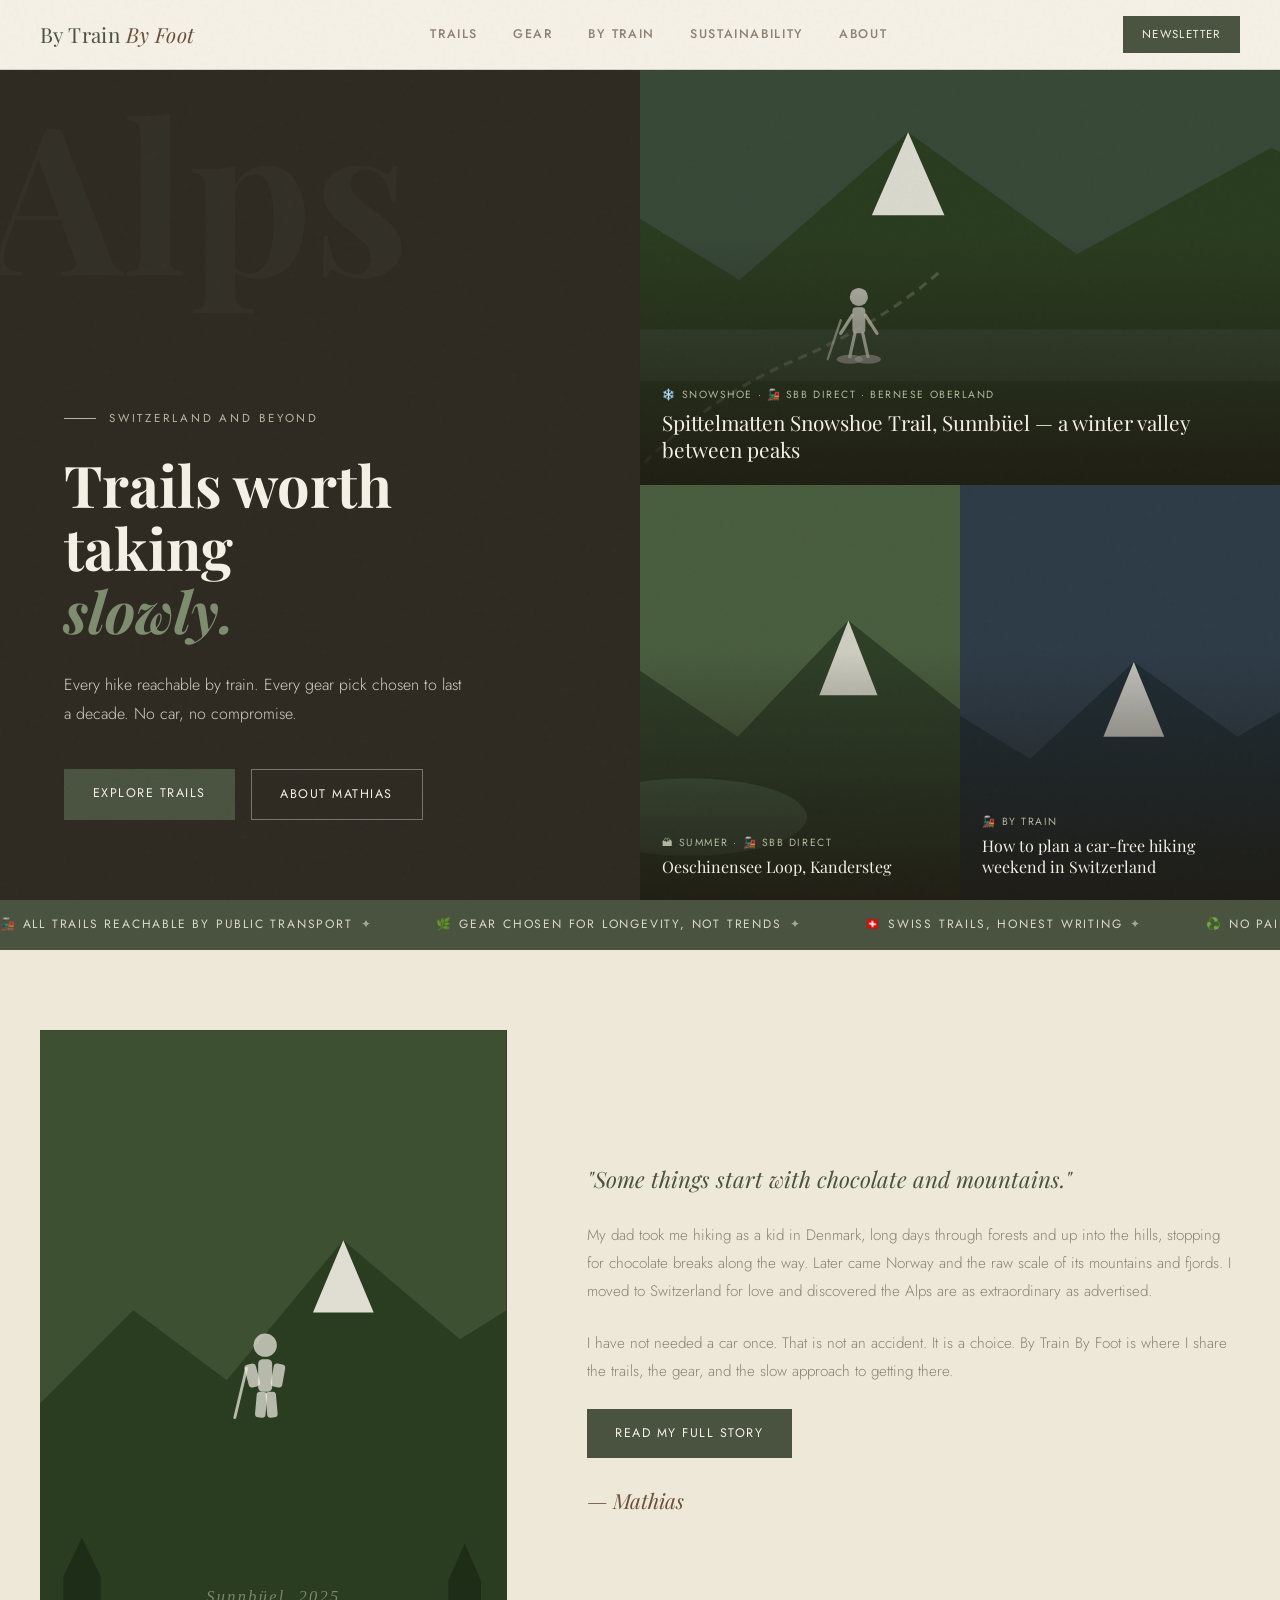
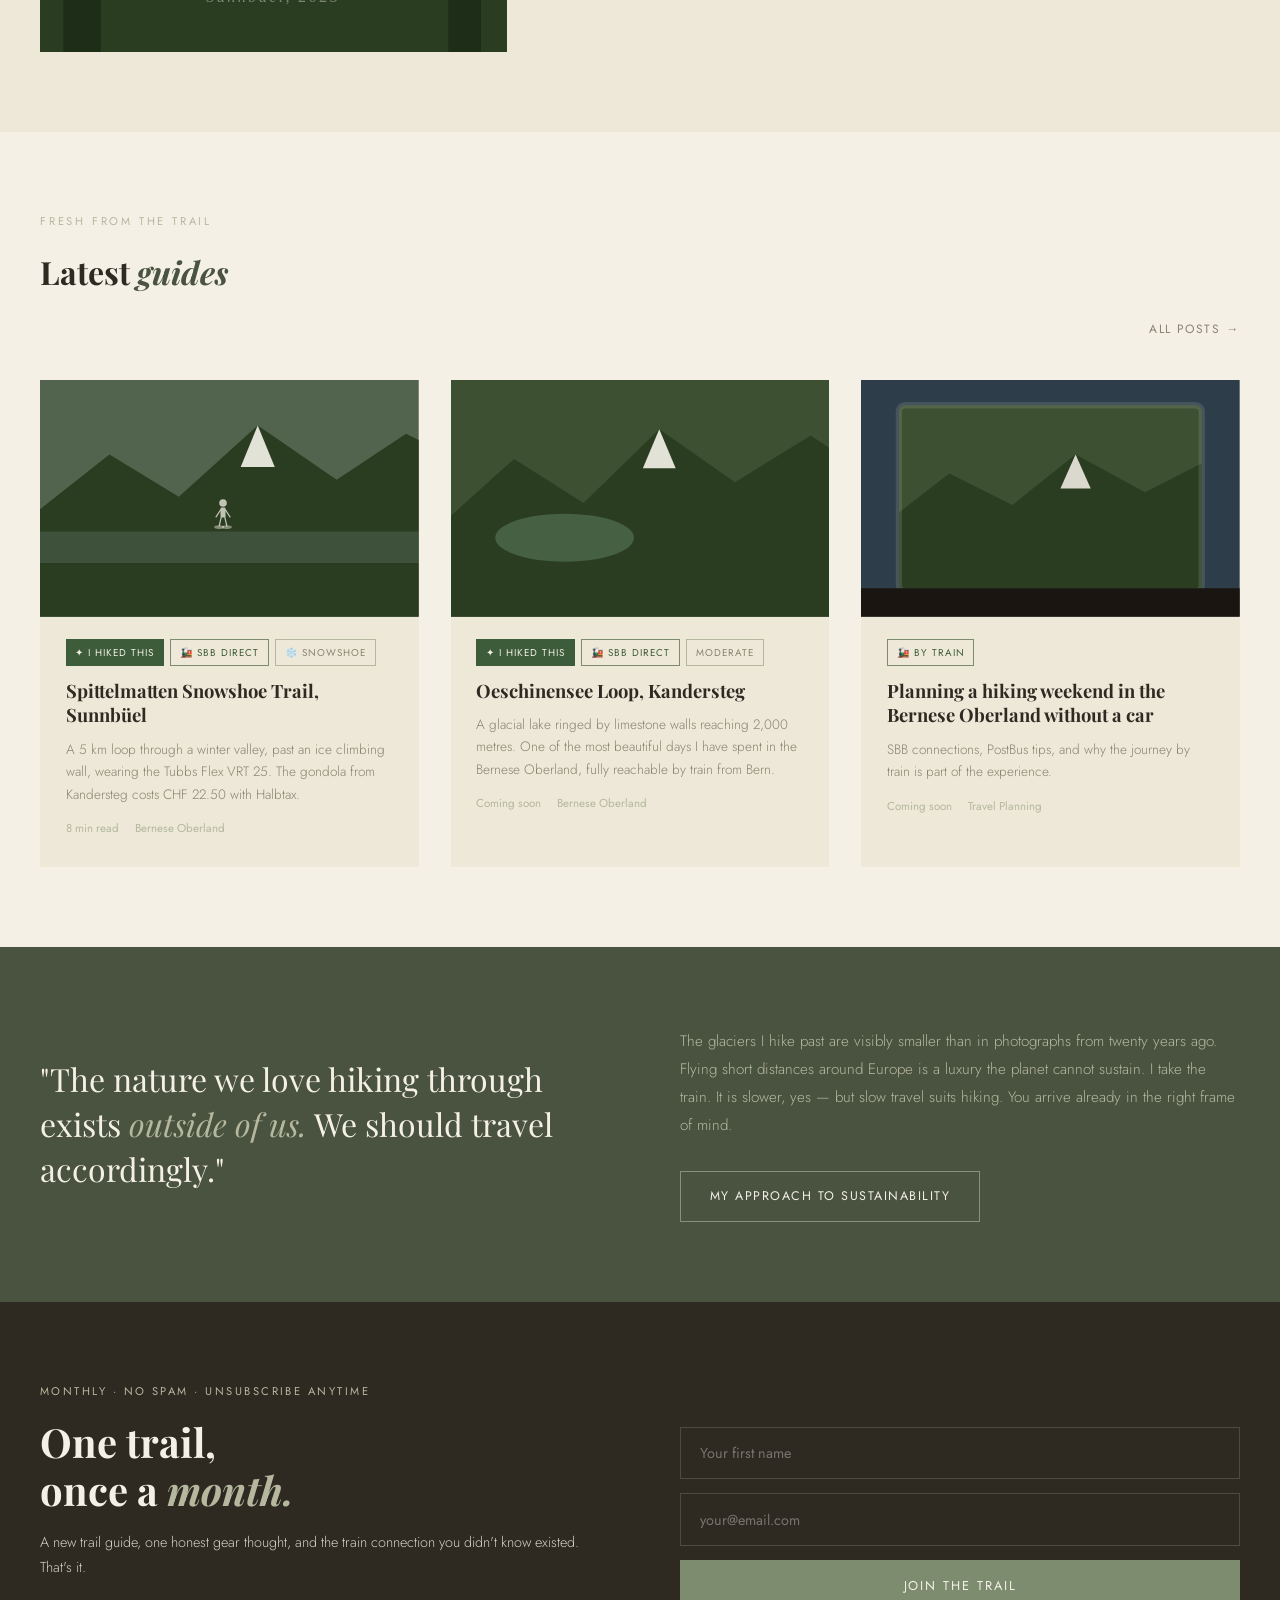
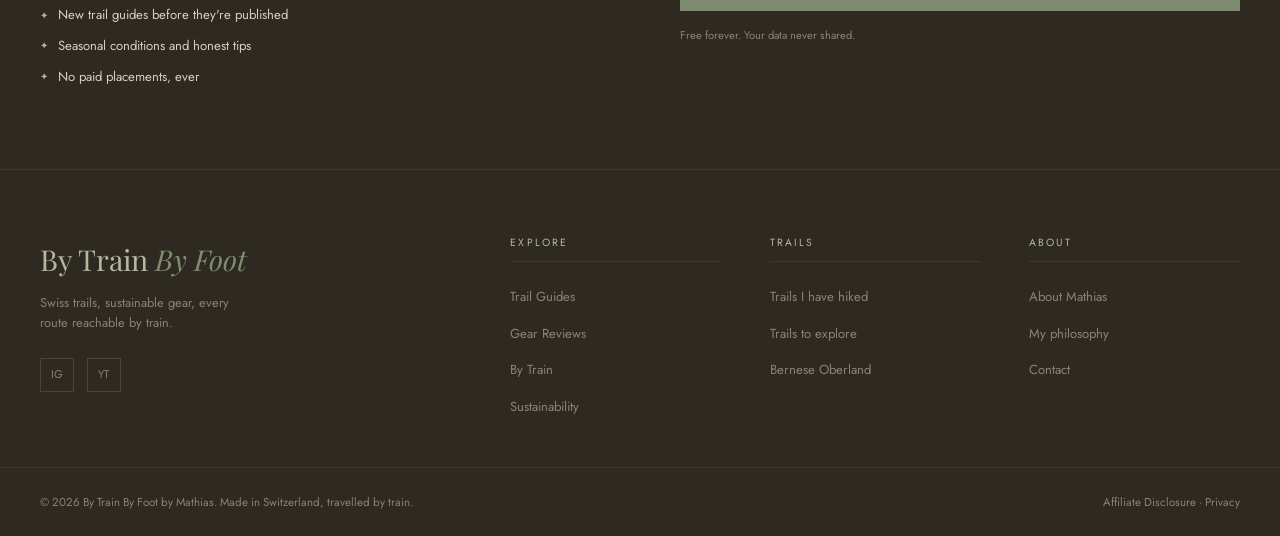
==== commit c44fcebd: "Add files via upload" ====
--- a/index.html
+++ b/index.html
@@ -3,12 +3,11 @@
 <head>
   <meta charset="UTF-8">
   <meta name="viewport" content="width=device-width, initial-scale=1.0">
-  <title>Sentier — Swiss Trails, Sustainable Gear, Car-Free Travel</title>
+  <title>By Train By Foot — Swiss Trails, Sustainable Gear, Car-Free Travel</title>
   <meta name="description" content="Trail guides for Switzerland reachable by public transport, honest sustainable gear reviews, and slow travel by train. By Mathias.">
   <link href="https://fonts.googleapis.com/css2?family=Playfair+Display:ital,wght@0,400;0,600;0,700;1,400;1,600&family=Jost:wght@300;400;500;600&family=Libre+Baskerville:ital@0;1&display=swap" rel="stylesheet">
   <link rel="stylesheet" href="style.css">
   <style>
-    /* ── HERO ── */
     .hero {
       margin-top: var(--nav-h);
       display: grid; grid-template-columns: 1fr 1fr;
@@ -41,9 +40,7 @@
       color: var(--mist); max-width: 400px; line-height: 1.8; margin-bottom: 2.5rem;
     }
     .hero-ctas { display: flex; gap: 1rem; flex-wrap: wrap; }
-    .hero-right {
-      display: grid; grid-template-rows: 1fr 1fr; grid-template-columns: 1fr 1fr;
-    }
+    .hero-right { display: grid; grid-template-rows: 1fr 1fr; grid-template-columns: 1fr 1fr; }
     .hero-card { position: relative; overflow: hidden; cursor: pointer; }
     .hero-card svg { width: 100%; height: 100%; display: block; }
     .hero-card-overlay {
@@ -58,41 +55,17 @@
     .hero-card:first-child { grid-column: 1 / -1; }
     .hero-card:first-child .hero-card-title { font-size: 1.3rem; }
 
-    /* ── ABOUT STRIP ── */
-    .about-strip {
-      background: var(--parchment);
-      padding: 5rem 2.5rem;
-    }
-    .about-strip-inner {
-      max-width: 1300px; margin: 0 auto;
-      display: grid; grid-template-columns: 1fr 1.4fr; gap: 5rem; align-items: center;
-    }
-    .about-portrait {
-      aspect-ratio: 3/4; background: var(--earth); position: relative; overflow: hidden;
-    }
-    .about-portrait svg { width: 100%; height: 100%; display: block; }
-    .about-content {}
-    .about-intro {
-      font-family: 'Playfair Display', serif; font-style: italic;
-      font-size: 1.4rem; color: var(--moss); line-height: 1.5; margin-bottom: 1.5rem;
-    }
-    .about-text {
-      font-family: 'Jost', sans-serif; font-weight: 300; font-size: 0.95rem;
-      color: var(--stone); line-height: 1.85; margin-bottom: 1.5rem;
-    }
-    .about-sig {
-      font-family: 'Playfair Display', serif; font-style: italic;
-      font-size: 1.3rem; color: var(--bark); margin-top: 1.5rem;
-    }
-
-    /* ── LATEST POSTS ── */
+    .about-strip { background: var(--parchment); padding: 5rem 2.5rem; }
+    .about-strip-inner { max-width: 1300px; margin: 0 auto; display: grid; grid-template-columns: 1fr 1.4fr; gap: 5rem; align-items: center; }
+    .about-portrait { aspect-ratio: 3/4; background: var(--earth); position: relative; overflow: hidden; }
+    .about-intro { font-family: 'Playfair Display', serif; font-style: italic; font-size: 1.4rem; color: var(--moss); line-height: 1.5; margin-bottom: 1.5rem; }
+    .about-text { font-family: 'Jost', sans-serif; font-weight: 300; font-size: 0.95rem; color: var(--stone); line-height: 1.85; margin-bottom: 1.5rem; }
+    .about-sig { font-family: 'Playfair Display', serif; font-style: italic; font-size: 1.3rem; color: var(--bark); margin-top: 1.5rem; }
+
     .latest { padding: 5rem 2.5rem; }
     .latest-inner { max-width: 1300px; margin: 0 auto; }
     .latest-header { display: flex; justify-content: space-between; align-items: flex-end; margin-bottom: 2.5rem; }
-    .see-all {
-      font-family: 'Jost', sans-serif; font-size: 0.75rem; letter-spacing: 0.12em;
-      text-transform: uppercase; color: var(--stone); display: flex; align-items: center; gap: 0.4rem; transition: color 0.2s;
-    }
+    .see-all { font-family: 'Jost', sans-serif; font-size: 0.75rem; letter-spacing: 0.12em; text-transform: uppercase; color: var(--stone); display: flex; align-items: center; gap: 0.4rem; transition: color 0.2s; }
     .see-all:hover { color: var(--moss); }
     .see-all::after { content: '→'; }
     .posts-grid { display: grid; grid-template-columns: repeat(3, 1fr); gap: 2rem; }
@@ -107,31 +80,16 @@
     .post-excerpt { font-family: 'Jost', sans-serif; font-size: 0.85rem; font-weight: 300; color: var(--stone); line-height: 1.65; margin-bottom: 0.8rem; }
     .post-meta { font-family: 'Jost', sans-serif; font-size: 0.72rem; color: var(--lichen); display: flex; gap: 1rem; }
 
-    /* ── PHILOSOPHY TEASER ── */
-    .philosophy-teaser {
-      background: var(--moss); color: var(--cream);
-      padding: 5rem 2.5rem;
-    }
-    .philosophy-inner {
-      max-width: 1300px; margin: 0 auto;
-      display: grid; grid-template-columns: 1fr 1fr; gap: 5rem; align-items: center;
-    }
-    .phil-quote {
-      font-family: 'Playfair Display', serif; font-size: clamp(1.6rem, 2.5vw, 2.4rem);
-      line-height: 1.4; color: var(--cream);
-    }
+    .philosophy-teaser { background: var(--moss); color: var(--cream); padding: 5rem 2.5rem; }
+    .philosophy-inner { max-width: 1300px; margin: 0 auto; display: grid; grid-template-columns: 1fr 1fr; gap: 5rem; align-items: center; }
+    .phil-quote { font-family: 'Playfair Display', serif; font-size: clamp(1.6rem, 2.5vw, 2.4rem); line-height: 1.4; color: var(--cream); }
     .phil-quote em { font-style: italic; color: var(--lichen); }
-    .phil-body {
-      font-family: 'Jost', sans-serif; font-weight: 300; font-size: 0.95rem;
-      color: var(--lichen); line-height: 1.85; margin-bottom: 2rem;
-    }
+    .phil-body { font-family: 'Jost', sans-serif; font-weight: 300; font-size: 0.95rem; color: var(--lichen); line-height: 1.85; margin-bottom: 2rem; }
   </style>
 </head>
 <body>
-
 <div id="nav-placeholder"></div>
 
-<!-- HERO -->
 <section class="hero">
   <div class="hero-left">
     <span class="hero-bg-text">Alps</span>
@@ -146,17 +104,28 @@
   <div class="hero-right">
     <div class="hero-card">
       <svg viewBox="0 0 800 320" preserveAspectRatio="xMidYMid slice" xmlns="http://www.w3.org/2000/svg">
-        <rect width="800" height="320" fill="#3d5032"/>
-        <polygon points="0,320 0,185 110,90 230,168 360,55 490,150 640,68 800,138 800,320" fill="#2a3d20"/>
-        <polygon points="360,55 332,118 388,118" fill="rgba(244,240,230,0.92)"/>
-        <polygon points="640,68 616,124 664,124" fill="rgba(244,240,230,0.78)"/>
-        <path d="M140 320 Q200 255 270 225 Q340 195 385 162" stroke="rgba(244,240,230,0.22)" stroke-width="2.5" fill="none" stroke-dasharray="7,5"/>
-        <g fill="#1e2d18"><polygon points="28,320 28,272 44,240 60,272 60,320"/><polygon points="720,320 720,268 736,236 752,268 752,320"/></g>
-        <ellipse cx="560" cy="45" rx="65" ry="26" fill="rgba(244,240,230,0.06)"/>
+        <rect width="800" height="320" fill="#2e3d4a"/>
+        <rect width="800" height="320" fill="#3d5032" opacity="0.7"/>
+        <polygon points="0,320 0,175 110,88 230,162 360,48 490,142 640,60 800,130 800,320" fill="#2a3d20"/>
+        <polygon points="360,48 332,112 388,112" fill="rgba(244,240,230,0.92)"/>
+        <rect x="0" y="200" width="800" height="40" fill="rgba(200,220,255,0.08)"/>
+        <path d="M140 320 Q200 255 270 225 Q340 195 385 155" stroke="rgba(244,240,230,0.22)" stroke-width="2.5" fill="none" stroke-dasharray="7,5"/>
+        <!-- snowshoe hiker -->
+        <g transform="translate(310,175)" fill="rgba(244,240,230,0.8)">
+          <circle cx="12" cy="0" r="7"/>
+          <rect x="7" y="8" width="10" height="20" rx="3"/>
+          <line x1="7" y1="14" x2="-2" y2="28" stroke="rgba(244,240,230,0.8)" stroke-width="2.5" stroke-linecap="round"/>
+          <line x1="17" y1="14" x2="26" y2="28" stroke="rgba(244,240,230,0.8)" stroke-width="2.5" stroke-linecap="round"/>
+          <line x1="9" y1="28" x2="5" y2="46" stroke="rgba(244,240,230,0.8)" stroke-width="2.5" stroke-linecap="round"/>
+          <line x1="15" y1="28" x2="19" y2="46" stroke="rgba(244,240,230,0.8)" stroke-width="2.5" stroke-linecap="round"/>
+          <ellipse cx="5" cy="48" rx="10" ry="3.5" fill="rgba(244,240,230,0.5)"/>
+          <ellipse cx="19" cy="48" rx="10" ry="3.5" fill="rgba(244,240,230,0.5)"/>
+          <line x1="-2" y1="18" x2="-12" y2="48" stroke="rgba(244,240,230,0.6)" stroke-width="1.8" stroke-linecap="round"/>
+        </g>
       </svg>
       <div class="hero-card-overlay">
-        <p class="hero-card-tag">🚂 SBB Direct · Bernese Oberland</p>
-        <p class="hero-card-title">Oeschinensee Loop — the alpine lake that earns every step of the climb</p>
+        <p class="hero-card-tag">❄️ Snowshoe · 🚂 SBB Direct · Bernese Oberland</p>
+        <p class="hero-card-title">Spittelmatten Snowshoe Trail, Sunnbüel — a winter valley between peaks</p>
       </div>
     </div>
     <div class="hero-card">
@@ -164,10 +133,11 @@
         <rect width="400" height="300" fill="#4a6040"/>
         <polygon points="0,300 0,195 75,128 155,182 235,98 315,162 400,118 400,300" fill="#2e4028"/>
         <polygon points="235,98 214,152 256,152" fill="rgba(244,240,230,0.85)"/>
+        <ellipse cx="120" cy="240" rx="85" ry="28" fill="rgba(107,143,113,0.42)"/>
       </svg>
       <div class="hero-card-overlay">
-        <p class="hero-card-tag">🧥 Gear</p>
-        <p class="hero-card-title">Mammut Ducan GTX — 3 years and 400km later</p>
+        <p class="hero-card-tag">🏔 Summer · 🚂 SBB Direct</p>
+        <p class="hero-card-title">Oeschinensee Loop, Kandersteg</p>
       </div>
     </div>
     <div class="hero-card">
@@ -185,7 +155,6 @@
   </div>
 </section>
 
-<!-- TICKER -->
 <div class="ticker">
   <div class="ticker-inner">
     <span class="ticker-item">🚂 All trails reachable by public transport <span class="ticker-dot">✦</span></span>
@@ -201,7 +170,6 @@
   </div>
 </div>
 
-<!-- ABOUT STRIP -->
 <section class="about-strip">
   <div class="about-strip-inner">
     <div class="about-portrait reveal">
@@ -210,7 +178,6 @@
         <polygon points="0,533 0,320 80,240 160,300 260,180 360,265 400,240 400,533" fill="#2a3d20"/>
         <polygon points="260,180 234,242 286,242" fill="rgba(244,240,230,0.9)"/>
         <g fill="#1e2d18"><polygon points="20,533 20,468 36,435 52,468 52,533"/><polygon points="350,533 350,472 364,440 378,472 378,533"/></g>
-        <!-- hiker silhouette -->
         <g transform="translate(175, 270)" fill="rgba(244,240,230,0.7)">
           <circle cx="18" cy="0" r="10"/>
           <rect x="12" y="12" width="12" height="28" rx="4"/>
@@ -218,23 +185,21 @@
           <rect x="24" y="16" width="10" height="20" rx="3" transform="rotate(10,29,26)"/>
           <rect x="10" y="40" width="9" height="22" rx="3" transform="rotate(5,14,51)"/>
           <rect x="19" y="40" width="9" height="22" rx="3" transform="rotate(-5,24,51)"/>
-          <!-- pole -->
           <line x1="2" y1="20" x2="-8" y2="62" stroke="rgba(244,240,230,0.7)" stroke-width="2.5" stroke-linecap="round"/>
         </g>
-        <text x="200" y="490" text-anchor="middle" font-family="Georgia,serif" font-style="italic" font-size="14" fill="rgba(244,240,230,0.4)" letter-spacing="2">Oeschinensee, 2024</text>
+        <text x="200" y="490" text-anchor="middle" font-family="Georgia,serif" font-style="italic" font-size="14" fill="rgba(244,240,230,0.4)" letter-spacing="2">Sunnbüel, 2025</text>
       </svg>
     </div>
-    <div class="about-content">
+    <div>
       <p class="about-intro reveal">"Some things start with chocolate and mountains."</p>
-      <p class="about-text reveal">My dad took me hiking as a kid in Sweden, long days through forests and up into the hills, stopping for chocolate breaks along the way. Later came Norway and the raw scale of its mountains and fjords. The trip that sealed it was five nights around Lysefjorden with my dad and uncle. We carried everything we needed, slept in the wild, and walked through rolling mountains watching reindeer move across the horizon.</p>
-      <p class="about-text reveal">I moved to Switzerland for love and discovered the Alps are as extraordinary as advertised. I have not needed a car once. That is not an accident. It is a choice. Sentier is where I share the trails, the gear, and the slow approach to getting there.</p>
+      <p class="about-text reveal">My dad took me hiking as a kid in Denmark, long days through forests and up into the hills, stopping for chocolate breaks along the way. Later came Norway and the raw scale of its mountains and fjords. I moved to Switzerland for love and discovered the Alps are as extraordinary as advertised.</p>
+      <p class="about-text reveal">I have not needed a car once. That is not an accident. It is a choice. By Train By Foot is where I share the trails, the gear, and the slow approach to getting there.</p>
       <a href="about.html" class="btn-moss reveal">Read my full story</a>
       <p class="about-sig reveal">— Mathias</p>
     </div>
   </div>
 </section>
 
-<!-- LATEST -->
 <section class="latest">
   <div class="latest-inner">
     <div class="latest-header reveal">
@@ -246,6 +211,38 @@
     </div>
     <div class="posts-grid">
 
+      <article class="post-card reveal" onclick="location.href='spittelmatten-snowshoe.html'">
+        <div class="post-card-image">
+          <svg viewBox="0 0 600 375" preserveAspectRatio="xMidYMid slice" xmlns="http://www.w3.org/2000/svg">
+            <rect width="600" height="375" fill="#3d5032"/>
+            <rect width="600" height="375" fill="#c8d8e8" opacity="0.15"/>
+            <polygon points="0,375 0,205 110,118 220,185 345,72 470,158 580,85 600,95 600,375" fill="#2a3d20"/>
+            <polygon points="345,72 318,138 372,138" fill="rgba(244,240,230,0.92)"/>
+            <rect x="0" y="240" width="600" height="50" fill="rgba(200,220,240,0.12)"/>
+            <g transform="translate(280,195)" fill="rgba(244,240,230,0.75)">
+              <circle cx="10" cy="0" r="6"/>
+              <rect x="6" y="7" width="8" height="16" rx="2"/>
+              <line x1="6" y1="11" x2="-1" y2="22" stroke="rgba(244,240,230,0.75)" stroke-width="2" stroke-linecap="round"/>
+              <line x1="14" y1="11" x2="21" y2="22" stroke="rgba(244,240,230,0.75)" stroke-width="2" stroke-linecap="round"/>
+              <line x1="7" y1="23" x2="4" y2="36" stroke="rgba(244,240,230,0.75)" stroke-width="2" stroke-linecap="round"/>
+              <line x1="13" y1="23" x2="16" y2="36" stroke="rgba(244,240,230,0.75)" stroke-width="2" stroke-linecap="round"/>
+              <ellipse cx="4" cy="38" rx="8" ry="3" fill="rgba(244,240,230,0.45)"/>
+              <ellipse cx="16" cy="38" rx="8" ry="3" fill="rgba(244,240,230,0.45)"/>
+            </g>
+          </svg>
+        </div>
+        <div class="post-card-body">
+          <div class="post-card-tags">
+            <span class="tag hiked">✦ I hiked this</span>
+            <span class="tag green">🚂 SBB Direct</span>
+            <span class="tag">❄️ Snowshoe</span>
+          </div>
+          <h3 class="post-title">Spittelmatten Snowshoe Trail, Sunnbüel</h3>
+          <p class="post-excerpt">A 5 km loop through a winter valley, past an ice climbing wall, wearing the Tubbs Flex VRT 25. The gondola from Kandersteg costs CHF 22.50 with Halbtax.</p>
+          <div class="post-meta"><span>8 min read</span><span>Bernese Oberland</span></div>
+        </div>
+      </article>
+
       <article class="post-card reveal">
         <div class="post-card-image">
           <svg viewBox="0 0 600 375" preserveAspectRatio="xMidYMid slice" xmlns="http://www.w3.org/2000/svg">
@@ -262,32 +259,8 @@
             <span class="tag">Moderate</span>
           </div>
           <h3 class="post-title">Oeschinensee Loop, Kandersteg</h3>
-          <p class="post-excerpt">A glacial lake ringed by limestone walls reaching 2,000 metres. One of the most beautiful days I have spent in the Bernese Oberland, and fully reachable by train from Bern.</p>
-          <div class="post-meta"><span>8 min read</span><span>Bernese Oberland</span></div>
-        </div>
-      </article>
-
-      <article class="post-card reveal">
-        <div class="post-card-image">
-          <svg viewBox="0 0 600 375" preserveAspectRatio="xMidYMid slice" xmlns="http://www.w3.org/2000/svg">
-            <rect width="600" height="375" fill="#3a3028"/>
-            <g transform="translate(80,40)">
-              <path d="M80 300 L80 120 Q80 80 120 70 L200 65 Q240 62 250 90 L255 160 Q258 180 270 190 L340 195 Q360 196 360 220 L360 260 Q360 280 340 285 L80 300 Z" fill="#4a3828" stroke="rgba(244,240,230,0.15)" stroke-width="1.5"/>
-              <path d="M80 300 L360 285 L370 305 Q375 320 360 325 L80 320 Q65 318 65 305 Z" fill="#2e2018"/>
-              <line x1="160" y1="100" x2="200" y2="98" stroke="rgba(244,240,230,0.35)" stroke-width="2"/>
-              <line x1="155" y1="122" x2="205" y2="120" stroke="rgba(244,240,230,0.35)" stroke-width="2"/>
-              <line x1="152" y1="144" x2="208" y2="142" stroke="rgba(244,240,230,0.35)" stroke-width="2"/>
-            </g>
-          </svg>
-        </div>
-        <div class="post-card-body">
-          <div class="post-card-tags">
-            <span class="tag hiked">✦ I own this</span>
-            <span class="tag bark">Gear</span>
-          </div>
-          <h3 class="post-title">Mammut Ducan GTX — Three years and 400km later</h3>
-          <p class="post-excerpt">I have had these resoled once at the Mammut service centre in Zürich. They came back better than new. Here is my honest long-term review.</p>
-          <div class="post-meta"><span>6 min read</span><span>Footwear</span></div>
+          <p class="post-excerpt">A glacial lake ringed by limestone walls reaching 2,000 metres. One of the most beautiful days I have spent in the Bernese Oberland, fully reachable by train from Bern.</p>
+          <div class="post-meta"><span>Coming soon</span><span>Bernese Oberland</span></div>
         </div>
       </article>
 
@@ -295,8 +268,6 @@
         <div class="post-card-image">
           <svg viewBox="0 0 600 375" preserveAspectRatio="xMidYMid slice" xmlns="http://www.w3.org/2000/svg">
             <rect width="600" height="375" fill="#2e3d4a"/>
-            <!-- train window -->
-            <rect x="60" y="40" width="480" height="295" rx="10" fill="#1e2d36" stroke="rgba(244,240,230,0.06)" stroke-width="2"/>
             <rect x="60" y="40" width="480" height="295" rx="10" fill="#3d5032"/>
             <polygon points="60,335 60,210 140,148 240,198 340,118 450,178 540,132 540,335" fill="#2a3d20"/>
             <polygon points="340,118 316,172 364,172" fill="rgba(244,240,230,0.88)"/>
@@ -309,8 +280,8 @@
             <span class="tag green">🚂 By Train</span>
           </div>
           <h3 class="post-title">Planning a hiking weekend in the Bernese Oberland without a car</h3>
-          <p class="post-excerpt">SBB connections, PostBus tips, and why the journey by train is part of the experience rather than an inconvenience.</p>
-          <div class="post-meta"><span>5 min read</span><span>Travel Planning</span></div>
+          <p class="post-excerpt">SBB connections, PostBus tips, and why the journey by train is part of the experience.</p>
+          <div class="post-meta"><span>Coming soon</span><span>Travel Planning</span></div>
         </div>
       </article>
 
@@ -318,7 +289,6 @@
   </div>
 </section>
 
-<!-- PHILOSOPHY TEASER -->
 <section class="philosophy-teaser">
   <div class="philosophy-inner">
     <div class="phil-quote reveal">"The nature we love hiking through exists <em>outside of us.</em> We should travel accordingly."</div>
@@ -330,7 +300,6 @@
 </section>
 
 <div id="footer-placeholder"></div>
-
 <script src="shared.js"></script>
 <script>
   document.getElementById('nav-placeholder').innerHTML = getNavHTML('home');
--- a/style.css
+++ b/style.css
@@ -48,7 +48,7 @@
   height: 100%; display: flex; align-items: center;
   justify-content: space-between; padding: 0 2.5rem;
 }
-.nav-logo { font-family: 'Playfair Display', serif; font-size: 1.6rem; color: var(--moss); }
+.nav-logo { font-family: 'Playfair Display', serif; font-size: 1.3rem; color: var(--moss); letter-spacing: 0.02em; }
 .nav-logo span { font-style: italic; color: var(--bark); }
 .nav-primary { display: flex; align-items: center; list-style: none; height: 100%; }
 .nav-item { position: relative; height: 100%; display: flex; align-items: center; }
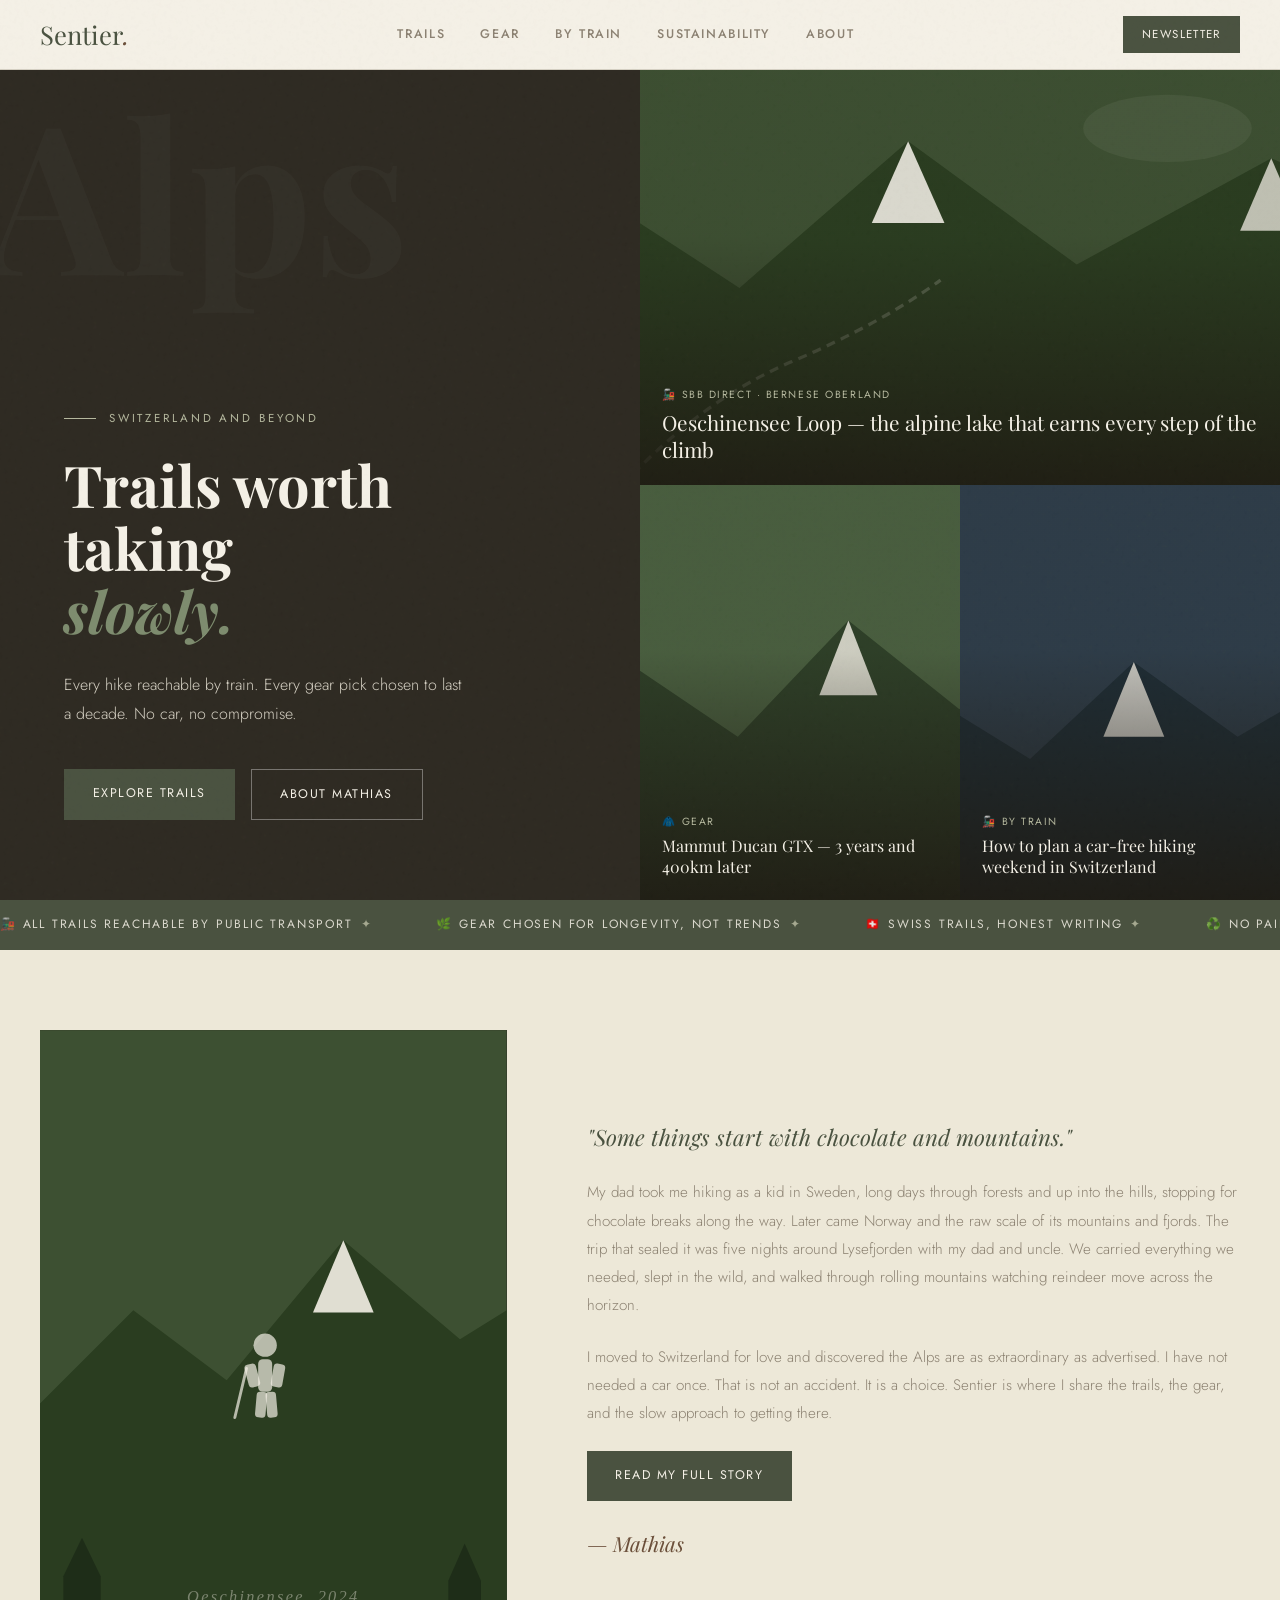
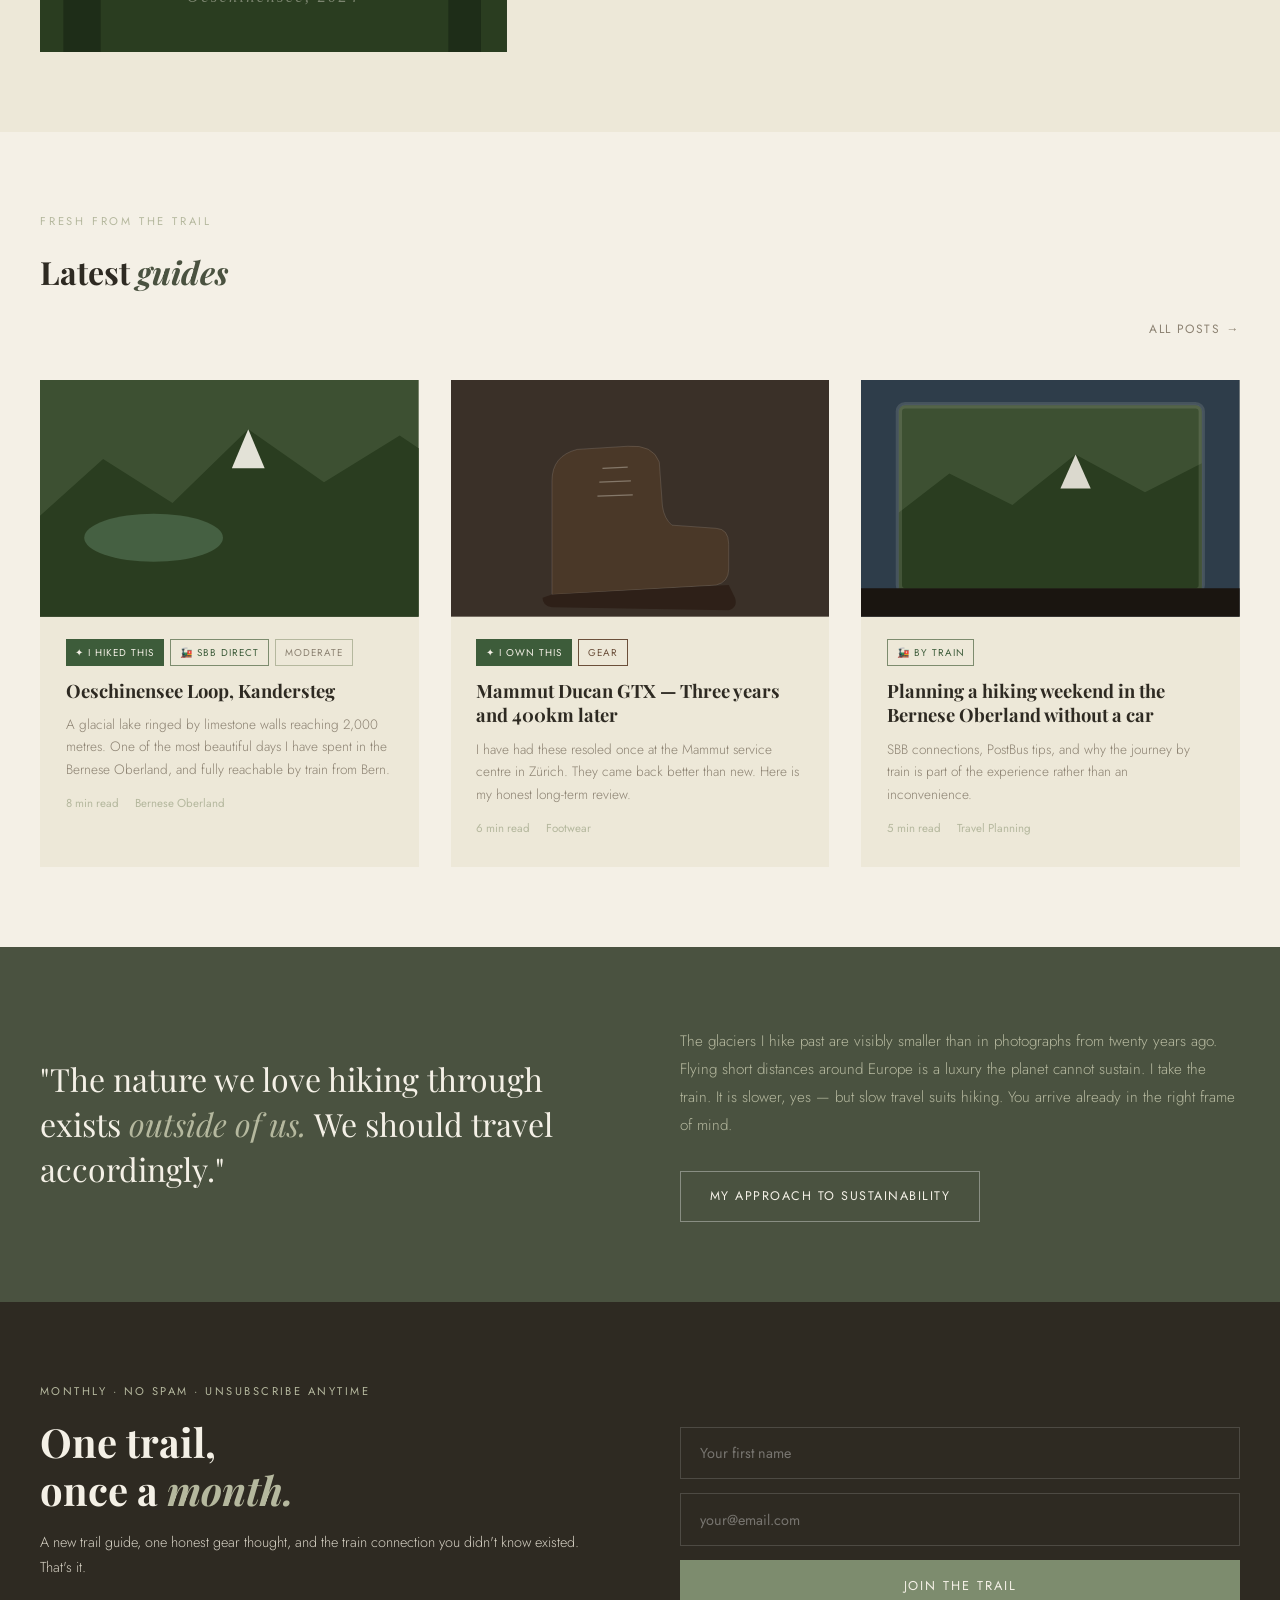
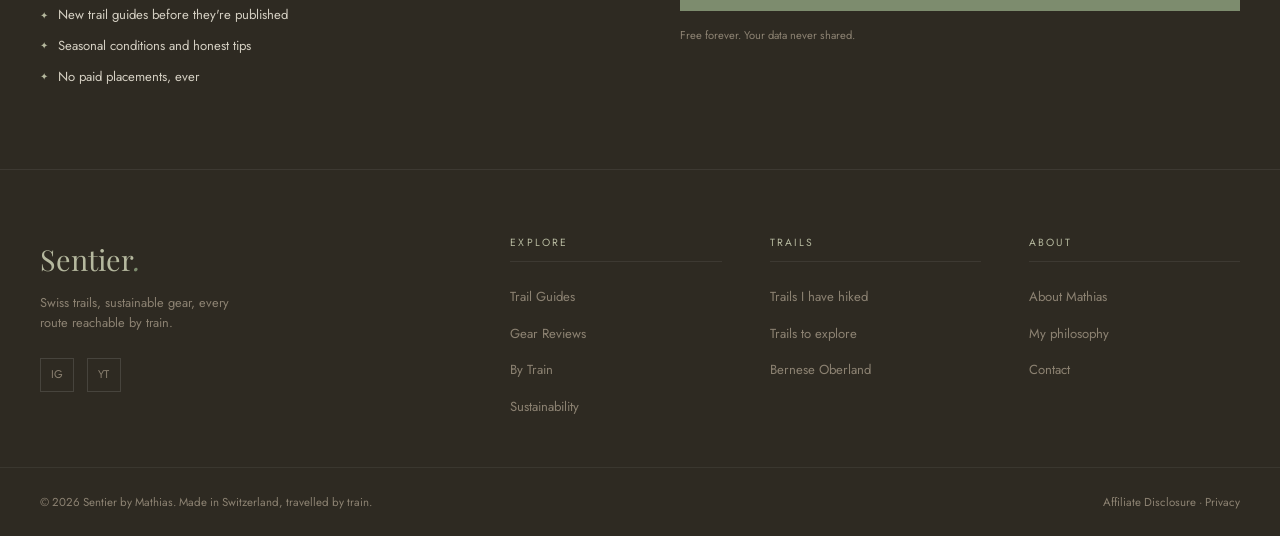
==== commit f3016fd2: "Add files via upload" ====
--- a/index.html
+++ b/index.html
@@ -3,11 +3,12 @@
 <head>
   <meta charset="UTF-8">
   <meta name="viewport" content="width=device-width, initial-scale=1.0">
-  <title>By Train By Foot — Swiss Trails, Sustainable Gear, Car-Free Travel</title>
+  <title>Sentier — Swiss Trails, Sustainable Gear, Car-Free Travel</title>
   <meta name="description" content="Trail guides for Switzerland reachable by public transport, honest sustainable gear reviews, and slow travel by train. By Mathias.">
   <link href="https://fonts.googleapis.com/css2?family=Playfair+Display:ital,wght@0,400;0,600;0,700;1,400;1,600&family=Jost:wght@300;400;500;600&family=Libre+Baskerville:ital@0;1&display=swap" rel="stylesheet">
   <link rel="stylesheet" href="style.css">
   <style>
+    /* ── HERO ── */
     .hero {
       margin-top: var(--nav-h);
       display: grid; grid-template-columns: 1fr 1fr;
@@ -40,7 +41,9 @@
       color: var(--mist); max-width: 400px; line-height: 1.8; margin-bottom: 2.5rem;
     }
     .hero-ctas { display: flex; gap: 1rem; flex-wrap: wrap; }
-    .hero-right { display: grid; grid-template-rows: 1fr 1fr; grid-template-columns: 1fr 1fr; }
+    .hero-right {
+      display: grid; grid-template-rows: 1fr 1fr; grid-template-columns: 1fr 1fr;
+    }
     .hero-card { position: relative; overflow: hidden; cursor: pointer; }
     .hero-card svg { width: 100%; height: 100%; display: block; }
     .hero-card-overlay {
@@ -55,17 +58,41 @@
     .hero-card:first-child { grid-column: 1 / -1; }
     .hero-card:first-child .hero-card-title { font-size: 1.3rem; }
 
-    .about-strip { background: var(--parchment); padding: 5rem 2.5rem; }
-    .about-strip-inner { max-width: 1300px; margin: 0 auto; display: grid; grid-template-columns: 1fr 1.4fr; gap: 5rem; align-items: center; }
-    .about-portrait { aspect-ratio: 3/4; background: var(--earth); position: relative; overflow: hidden; }
-    .about-intro { font-family: 'Playfair Display', serif; font-style: italic; font-size: 1.4rem; color: var(--moss); line-height: 1.5; margin-bottom: 1.5rem; }
-    .about-text { font-family: 'Jost', sans-serif; font-weight: 300; font-size: 0.95rem; color: var(--stone); line-height: 1.85; margin-bottom: 1.5rem; }
-    .about-sig { font-family: 'Playfair Display', serif; font-style: italic; font-size: 1.3rem; color: var(--bark); margin-top: 1.5rem; }
-
+    /* ── ABOUT STRIP ── */
+    .about-strip {
+      background: var(--parchment);
+      padding: 5rem 2.5rem;
+    }
+    .about-strip-inner {
+      max-width: 1300px; margin: 0 auto;
+      display: grid; grid-template-columns: 1fr 1.4fr; gap: 5rem; align-items: center;
+    }
+    .about-portrait {
+      aspect-ratio: 3/4; background: var(--earth); position: relative; overflow: hidden;
+    }
+    .about-portrait svg { width: 100%; height: 100%; display: block; }
+    .about-content {}
+    .about-intro {
+      font-family: 'Playfair Display', serif; font-style: italic;
+      font-size: 1.4rem; color: var(--moss); line-height: 1.5; margin-bottom: 1.5rem;
+    }
+    .about-text {
+      font-family: 'Jost', sans-serif; font-weight: 300; font-size: 0.95rem;
+      color: var(--stone); line-height: 1.85; margin-bottom: 1.5rem;
+    }
+    .about-sig {
+      font-family: 'Playfair Display', serif; font-style: italic;
+      font-size: 1.3rem; color: var(--bark); margin-top: 1.5rem;
+    }
+
+    /* ── LATEST POSTS ── */
     .latest { padding: 5rem 2.5rem; }
     .latest-inner { max-width: 1300px; margin: 0 auto; }
     .latest-header { display: flex; justify-content: space-between; align-items: flex-end; margin-bottom: 2.5rem; }
-    .see-all { font-family: 'Jost', sans-serif; font-size: 0.75rem; letter-spacing: 0.12em; text-transform: uppercase; color: var(--stone); display: flex; align-items: center; gap: 0.4rem; transition: color 0.2s; }
+    .see-all {
+      font-family: 'Jost', sans-serif; font-size: 0.75rem; letter-spacing: 0.12em;
+      text-transform: uppercase; color: var(--stone); display: flex; align-items: center; gap: 0.4rem; transition: color 0.2s;
+    }
     .see-all:hover { color: var(--moss); }
     .see-all::after { content: '→'; }
     .posts-grid { display: grid; grid-template-columns: repeat(3, 1fr); gap: 2rem; }
@@ -80,16 +107,31 @@
     .post-excerpt { font-family: 'Jost', sans-serif; font-size: 0.85rem; font-weight: 300; color: var(--stone); line-height: 1.65; margin-bottom: 0.8rem; }
     .post-meta { font-family: 'Jost', sans-serif; font-size: 0.72rem; color: var(--lichen); display: flex; gap: 1rem; }
 
-    .philosophy-teaser { background: var(--moss); color: var(--cream); padding: 5rem 2.5rem; }
-    .philosophy-inner { max-width: 1300px; margin: 0 auto; display: grid; grid-template-columns: 1fr 1fr; gap: 5rem; align-items: center; }
-    .phil-quote { font-family: 'Playfair Display', serif; font-size: clamp(1.6rem, 2.5vw, 2.4rem); line-height: 1.4; color: var(--cream); }
+    /* ── PHILOSOPHY TEASER ── */
+    .philosophy-teaser {
+      background: var(--moss); color: var(--cream);
+      padding: 5rem 2.5rem;
+    }
+    .philosophy-inner {
+      max-width: 1300px; margin: 0 auto;
+      display: grid; grid-template-columns: 1fr 1fr; gap: 5rem; align-items: center;
+    }
+    .phil-quote {
+      font-family: 'Playfair Display', serif; font-size: clamp(1.6rem, 2.5vw, 2.4rem);
+      line-height: 1.4; color: var(--cream);
+    }
     .phil-quote em { font-style: italic; color: var(--lichen); }
-    .phil-body { font-family: 'Jost', sans-serif; font-weight: 300; font-size: 0.95rem; color: var(--lichen); line-height: 1.85; margin-bottom: 2rem; }
+    .phil-body {
+      font-family: 'Jost', sans-serif; font-weight: 300; font-size: 0.95rem;
+      color: var(--lichen); line-height: 1.85; margin-bottom: 2rem;
+    }
   </style>
 </head>
 <body>
+
 <div id="nav-placeholder"></div>
 
+<!-- HERO -->
 <section class="hero">
   <div class="hero-left">
     <span class="hero-bg-text">Alps</span>
@@ -104,28 +146,17 @@
   <div class="hero-right">
     <div class="hero-card">
       <svg viewBox="0 0 800 320" preserveAspectRatio="xMidYMid slice" xmlns="http://www.w3.org/2000/svg">
-        <rect width="800" height="320" fill="#2e3d4a"/>
-        <rect width="800" height="320" fill="#3d5032" opacity="0.7"/>
-        <polygon points="0,320 0,175 110,88 230,162 360,48 490,142 640,60 800,130 800,320" fill="#2a3d20"/>
-        <polygon points="360,48 332,112 388,112" fill="rgba(244,240,230,0.92)"/>
-        <rect x="0" y="200" width="800" height="40" fill="rgba(200,220,255,0.08)"/>
-        <path d="M140 320 Q200 255 270 225 Q340 195 385 155" stroke="rgba(244,240,230,0.22)" stroke-width="2.5" fill="none" stroke-dasharray="7,5"/>
-        <!-- snowshoe hiker -->
-        <g transform="translate(310,175)" fill="rgba(244,240,230,0.8)">
-          <circle cx="12" cy="0" r="7"/>
-          <rect x="7" y="8" width="10" height="20" rx="3"/>
-          <line x1="7" y1="14" x2="-2" y2="28" stroke="rgba(244,240,230,0.8)" stroke-width="2.5" stroke-linecap="round"/>
-          <line x1="17" y1="14" x2="26" y2="28" stroke="rgba(244,240,230,0.8)" stroke-width="2.5" stroke-linecap="round"/>
-          <line x1="9" y1="28" x2="5" y2="46" stroke="rgba(244,240,230,0.8)" stroke-width="2.5" stroke-linecap="round"/>
-          <line x1="15" y1="28" x2="19" y2="46" stroke="rgba(244,240,230,0.8)" stroke-width="2.5" stroke-linecap="round"/>
-          <ellipse cx="5" cy="48" rx="10" ry="3.5" fill="rgba(244,240,230,0.5)"/>
-          <ellipse cx="19" cy="48" rx="10" ry="3.5" fill="rgba(244,240,230,0.5)"/>
-          <line x1="-2" y1="18" x2="-12" y2="48" stroke="rgba(244,240,230,0.6)" stroke-width="1.8" stroke-linecap="round"/>
-        </g>
+        <rect width="800" height="320" fill="#3d5032"/>
+        <polygon points="0,320 0,185 110,90 230,168 360,55 490,150 640,68 800,138 800,320" fill="#2a3d20"/>
+        <polygon points="360,55 332,118 388,118" fill="rgba(244,240,230,0.92)"/>
+        <polygon points="640,68 616,124 664,124" fill="rgba(244,240,230,0.78)"/>
+        <path d="M140 320 Q200 255 270 225 Q340 195 385 162" stroke="rgba(244,240,230,0.22)" stroke-width="2.5" fill="none" stroke-dasharray="7,5"/>
+        <g fill="#1e2d18"><polygon points="28,320 28,272 44,240 60,272 60,320"/><polygon points="720,320 720,268 736,236 752,268 752,320"/></g>
+        <ellipse cx="560" cy="45" rx="65" ry="26" fill="rgba(244,240,230,0.06)"/>
       </svg>
       <div class="hero-card-overlay">
-        <p class="hero-card-tag">❄️ Snowshoe · 🚂 SBB Direct · Bernese Oberland</p>
-        <p class="hero-card-title">Spittelmatten Snowshoe Trail, Sunnbüel — a winter valley between peaks</p>
+        <p class="hero-card-tag">🚂 SBB Direct · Bernese Oberland</p>
+        <p class="hero-card-title">Oeschinensee Loop — the alpine lake that earns every step of the climb</p>
       </div>
     </div>
     <div class="hero-card">
@@ -133,11 +164,10 @@
         <rect width="400" height="300" fill="#4a6040"/>
         <polygon points="0,300 0,195 75,128 155,182 235,98 315,162 400,118 400,300" fill="#2e4028"/>
         <polygon points="235,98 214,152 256,152" fill="rgba(244,240,230,0.85)"/>
-        <ellipse cx="120" cy="240" rx="85" ry="28" fill="rgba(107,143,113,0.42)"/>
       </svg>
       <div class="hero-card-overlay">
-        <p class="hero-card-tag">🏔 Summer · 🚂 SBB Direct</p>
-        <p class="hero-card-title">Oeschinensee Loop, Kandersteg</p>
+        <p class="hero-card-tag">🧥 Gear</p>
+        <p class="hero-card-title">Mammut Ducan GTX — 3 years and 400km later</p>
       </div>
     </div>
     <div class="hero-card">
@@ -155,6 +185,7 @@
   </div>
 </section>
 
+<!-- TICKER -->
 <div class="ticker">
   <div class="ticker-inner">
     <span class="ticker-item">🚂 All trails reachable by public transport <span class="ticker-dot">✦</span></span>
@@ -170,6 +201,7 @@
   </div>
 </div>
 
+<!-- ABOUT STRIP -->
 <section class="about-strip">
   <div class="about-strip-inner">
     <div class="about-portrait reveal">
@@ -178,6 +210,7 @@
         <polygon points="0,533 0,320 80,240 160,300 260,180 360,265 400,240 400,533" fill="#2a3d20"/>
         <polygon points="260,180 234,242 286,242" fill="rgba(244,240,230,0.9)"/>
         <g fill="#1e2d18"><polygon points="20,533 20,468 36,435 52,468 52,533"/><polygon points="350,533 350,472 364,440 378,472 378,533"/></g>
+        <!-- hiker silhouette -->
         <g transform="translate(175, 270)" fill="rgba(244,240,230,0.7)">
           <circle cx="18" cy="0" r="10"/>
           <rect x="12" y="12" width="12" height="28" rx="4"/>
@@ -185,21 +218,23 @@
           <rect x="24" y="16" width="10" height="20" rx="3" transform="rotate(10,29,26)"/>
           <rect x="10" y="40" width="9" height="22" rx="3" transform="rotate(5,14,51)"/>
           <rect x="19" y="40" width="9" height="22" rx="3" transform="rotate(-5,24,51)"/>
+          <!-- pole -->
           <line x1="2" y1="20" x2="-8" y2="62" stroke="rgba(244,240,230,0.7)" stroke-width="2.5" stroke-linecap="round"/>
         </g>
-        <text x="200" y="490" text-anchor="middle" font-family="Georgia,serif" font-style="italic" font-size="14" fill="rgba(244,240,230,0.4)" letter-spacing="2">Sunnbüel, 2025</text>
+        <text x="200" y="490" text-anchor="middle" font-family="Georgia,serif" font-style="italic" font-size="14" fill="rgba(244,240,230,0.4)" letter-spacing="2">Oeschinensee, 2024</text>
       </svg>
     </div>
-    <div>
+    <div class="about-content">
       <p class="about-intro reveal">"Some things start with chocolate and mountains."</p>
-      <p class="about-text reveal">My dad took me hiking as a kid in Denmark, long days through forests and up into the hills, stopping for chocolate breaks along the way. Later came Norway and the raw scale of its mountains and fjords. I moved to Switzerland for love and discovered the Alps are as extraordinary as advertised.</p>
-      <p class="about-text reveal">I have not needed a car once. That is not an accident. It is a choice. By Train By Foot is where I share the trails, the gear, and the slow approach to getting there.</p>
+      <p class="about-text reveal">My dad took me hiking as a kid in Sweden, long days through forests and up into the hills, stopping for chocolate breaks along the way. Later came Norway and the raw scale of its mountains and fjords. The trip that sealed it was five nights around Lysefjorden with my dad and uncle. We carried everything we needed, slept in the wild, and walked through rolling mountains watching reindeer move across the horizon.</p>
+      <p class="about-text reveal">I moved to Switzerland for love and discovered the Alps are as extraordinary as advertised. I have not needed a car once. That is not an accident. It is a choice. Sentier is where I share the trails, the gear, and the slow approach to getting there.</p>
       <a href="about.html" class="btn-moss reveal">Read my full story</a>
       <p class="about-sig reveal">— Mathias</p>
     </div>
   </div>
 </section>
 
+<!-- LATEST -->
 <section class="latest">
   <div class="latest-inner">
     <div class="latest-header reveal">
@@ -211,38 +246,6 @@
     </div>
     <div class="posts-grid">
 
-      <article class="post-card reveal" onclick="location.href='spittelmatten-snowshoe.html'">
-        <div class="post-card-image">
-          <svg viewBox="0 0 600 375" preserveAspectRatio="xMidYMid slice" xmlns="http://www.w3.org/2000/svg">
-            <rect width="600" height="375" fill="#3d5032"/>
-            <rect width="600" height="375" fill="#c8d8e8" opacity="0.15"/>
-            <polygon points="0,375 0,205 110,118 220,185 345,72 470,158 580,85 600,95 600,375" fill="#2a3d20"/>
-            <polygon points="345,72 318,138 372,138" fill="rgba(244,240,230,0.92)"/>
-            <rect x="0" y="240" width="600" height="50" fill="rgba(200,220,240,0.12)"/>
-            <g transform="translate(280,195)" fill="rgba(244,240,230,0.75)">
-              <circle cx="10" cy="0" r="6"/>
-              <rect x="6" y="7" width="8" height="16" rx="2"/>
-              <line x1="6" y1="11" x2="-1" y2="22" stroke="rgba(244,240,230,0.75)" stroke-width="2" stroke-linecap="round"/>
-              <line x1="14" y1="11" x2="21" y2="22" stroke="rgba(244,240,230,0.75)" stroke-width="2" stroke-linecap="round"/>
-              <line x1="7" y1="23" x2="4" y2="36" stroke="rgba(244,240,230,0.75)" stroke-width="2" stroke-linecap="round"/>
-              <line x1="13" y1="23" x2="16" y2="36" stroke="rgba(244,240,230,0.75)" stroke-width="2" stroke-linecap="round"/>
-              <ellipse cx="4" cy="38" rx="8" ry="3" fill="rgba(244,240,230,0.45)"/>
-              <ellipse cx="16" cy="38" rx="8" ry="3" fill="rgba(244,240,230,0.45)"/>
-            </g>
-          </svg>
-        </div>
-        <div class="post-card-body">
-          <div class="post-card-tags">
-            <span class="tag hiked">✦ I hiked this</span>
-            <span class="tag green">🚂 SBB Direct</span>
-            <span class="tag">❄️ Snowshoe</span>
-          </div>
-          <h3 class="post-title">Spittelmatten Snowshoe Trail, Sunnbüel</h3>
-          <p class="post-excerpt">A 5 km loop through a winter valley, past an ice climbing wall, wearing the Tubbs Flex VRT 25. The gondola from Kandersteg costs CHF 22.50 with Halbtax.</p>
-          <div class="post-meta"><span>8 min read</span><span>Bernese Oberland</span></div>
-        </div>
-      </article>
-
       <article class="post-card reveal">
         <div class="post-card-image">
           <svg viewBox="0 0 600 375" preserveAspectRatio="xMidYMid slice" xmlns="http://www.w3.org/2000/svg">
@@ -259,8 +262,32 @@
             <span class="tag">Moderate</span>
           </div>
           <h3 class="post-title">Oeschinensee Loop, Kandersteg</h3>
-          <p class="post-excerpt">A glacial lake ringed by limestone walls reaching 2,000 metres. One of the most beautiful days I have spent in the Bernese Oberland, fully reachable by train from Bern.</p>
-          <div class="post-meta"><span>Coming soon</span><span>Bernese Oberland</span></div>
+          <p class="post-excerpt">A glacial lake ringed by limestone walls reaching 2,000 metres. One of the most beautiful days I have spent in the Bernese Oberland, and fully reachable by train from Bern.</p>
+          <div class="post-meta"><span>8 min read</span><span>Bernese Oberland</span></div>
+        </div>
+      </article>
+
+      <article class="post-card reveal">
+        <div class="post-card-image">
+          <svg viewBox="0 0 600 375" preserveAspectRatio="xMidYMid slice" xmlns="http://www.w3.org/2000/svg">
+            <rect width="600" height="375" fill="#3a3028"/>
+            <g transform="translate(80,40)">
+              <path d="M80 300 L80 120 Q80 80 120 70 L200 65 Q240 62 250 90 L255 160 Q258 180 270 190 L340 195 Q360 196 360 220 L360 260 Q360 280 340 285 L80 300 Z" fill="#4a3828" stroke="rgba(244,240,230,0.15)" stroke-width="1.5"/>
+              <path d="M80 300 L360 285 L370 305 Q375 320 360 325 L80 320 Q65 318 65 305 Z" fill="#2e2018"/>
+              <line x1="160" y1="100" x2="200" y2="98" stroke="rgba(244,240,230,0.35)" stroke-width="2"/>
+              <line x1="155" y1="122" x2="205" y2="120" stroke="rgba(244,240,230,0.35)" stroke-width="2"/>
+              <line x1="152" y1="144" x2="208" y2="142" stroke="rgba(244,240,230,0.35)" stroke-width="2"/>
+            </g>
+          </svg>
+        </div>
+        <div class="post-card-body">
+          <div class="post-card-tags">
+            <span class="tag hiked">✦ I own this</span>
+            <span class="tag bark">Gear</span>
+          </div>
+          <h3 class="post-title">Mammut Ducan GTX — Three years and 400km later</h3>
+          <p class="post-excerpt">I have had these resoled once at the Mammut service centre in Zürich. They came back better than new. Here is my honest long-term review.</p>
+          <div class="post-meta"><span>6 min read</span><span>Footwear</span></div>
         </div>
       </article>
 
@@ -268,6 +295,8 @@
         <div class="post-card-image">
           <svg viewBox="0 0 600 375" preserveAspectRatio="xMidYMid slice" xmlns="http://www.w3.org/2000/svg">
             <rect width="600" height="375" fill="#2e3d4a"/>
+            <!-- train window -->
+            <rect x="60" y="40" width="480" height="295" rx="10" fill="#1e2d36" stroke="rgba(244,240,230,0.06)" stroke-width="2"/>
             <rect x="60" y="40" width="480" height="295" rx="10" fill="#3d5032"/>
             <polygon points="60,335 60,210 140,148 240,198 340,118 450,178 540,132 540,335" fill="#2a3d20"/>
             <polygon points="340,118 316,172 364,172" fill="rgba(244,240,230,0.88)"/>
@@ -280,8 +309,8 @@
             <span class="tag green">🚂 By Train</span>
           </div>
           <h3 class="post-title">Planning a hiking weekend in the Bernese Oberland without a car</h3>
-          <p class="post-excerpt">SBB connections, PostBus tips, and why the journey by train is part of the experience.</p>
-          <div class="post-meta"><span>Coming soon</span><span>Travel Planning</span></div>
+          <p class="post-excerpt">SBB connections, PostBus tips, and why the journey by train is part of the experience rather than an inconvenience.</p>
+          <div class="post-meta"><span>5 min read</span><span>Travel Planning</span></div>
         </div>
       </article>
 
@@ -289,6 +318,7 @@
   </div>
 </section>
 
+<!-- PHILOSOPHY TEASER -->
 <section class="philosophy-teaser">
   <div class="philosophy-inner">
     <div class="phil-quote reveal">"The nature we love hiking through exists <em>outside of us.</em> We should travel accordingly."</div>
@@ -300,6 +330,7 @@
 </section>
 
 <div id="footer-placeholder"></div>
+
 <script src="shared.js"></script>
 <script>
   document.getElementById('nav-placeholder').innerHTML = getNavHTML('home');
--- a/style.css
+++ b/style.css
@@ -48,7 +48,7 @@
   height: 100%; display: flex; align-items: center;
   justify-content: space-between; padding: 0 2.5rem;
 }
-.nav-logo { font-family: 'Playfair Display', serif; font-size: 1.3rem; color: var(--moss); letter-spacing: 0.02em; }
+.nav-logo { font-family: 'Playfair Display', serif; font-size: 1.6rem; color: var(--moss); }
 .nav-logo span { font-style: italic; color: var(--bark); }
 .nav-primary { display: flex; align-items: center; list-style: none; height: 100%; }
 .nav-item { position: relative; height: 100%; display: flex; align-items: center; }
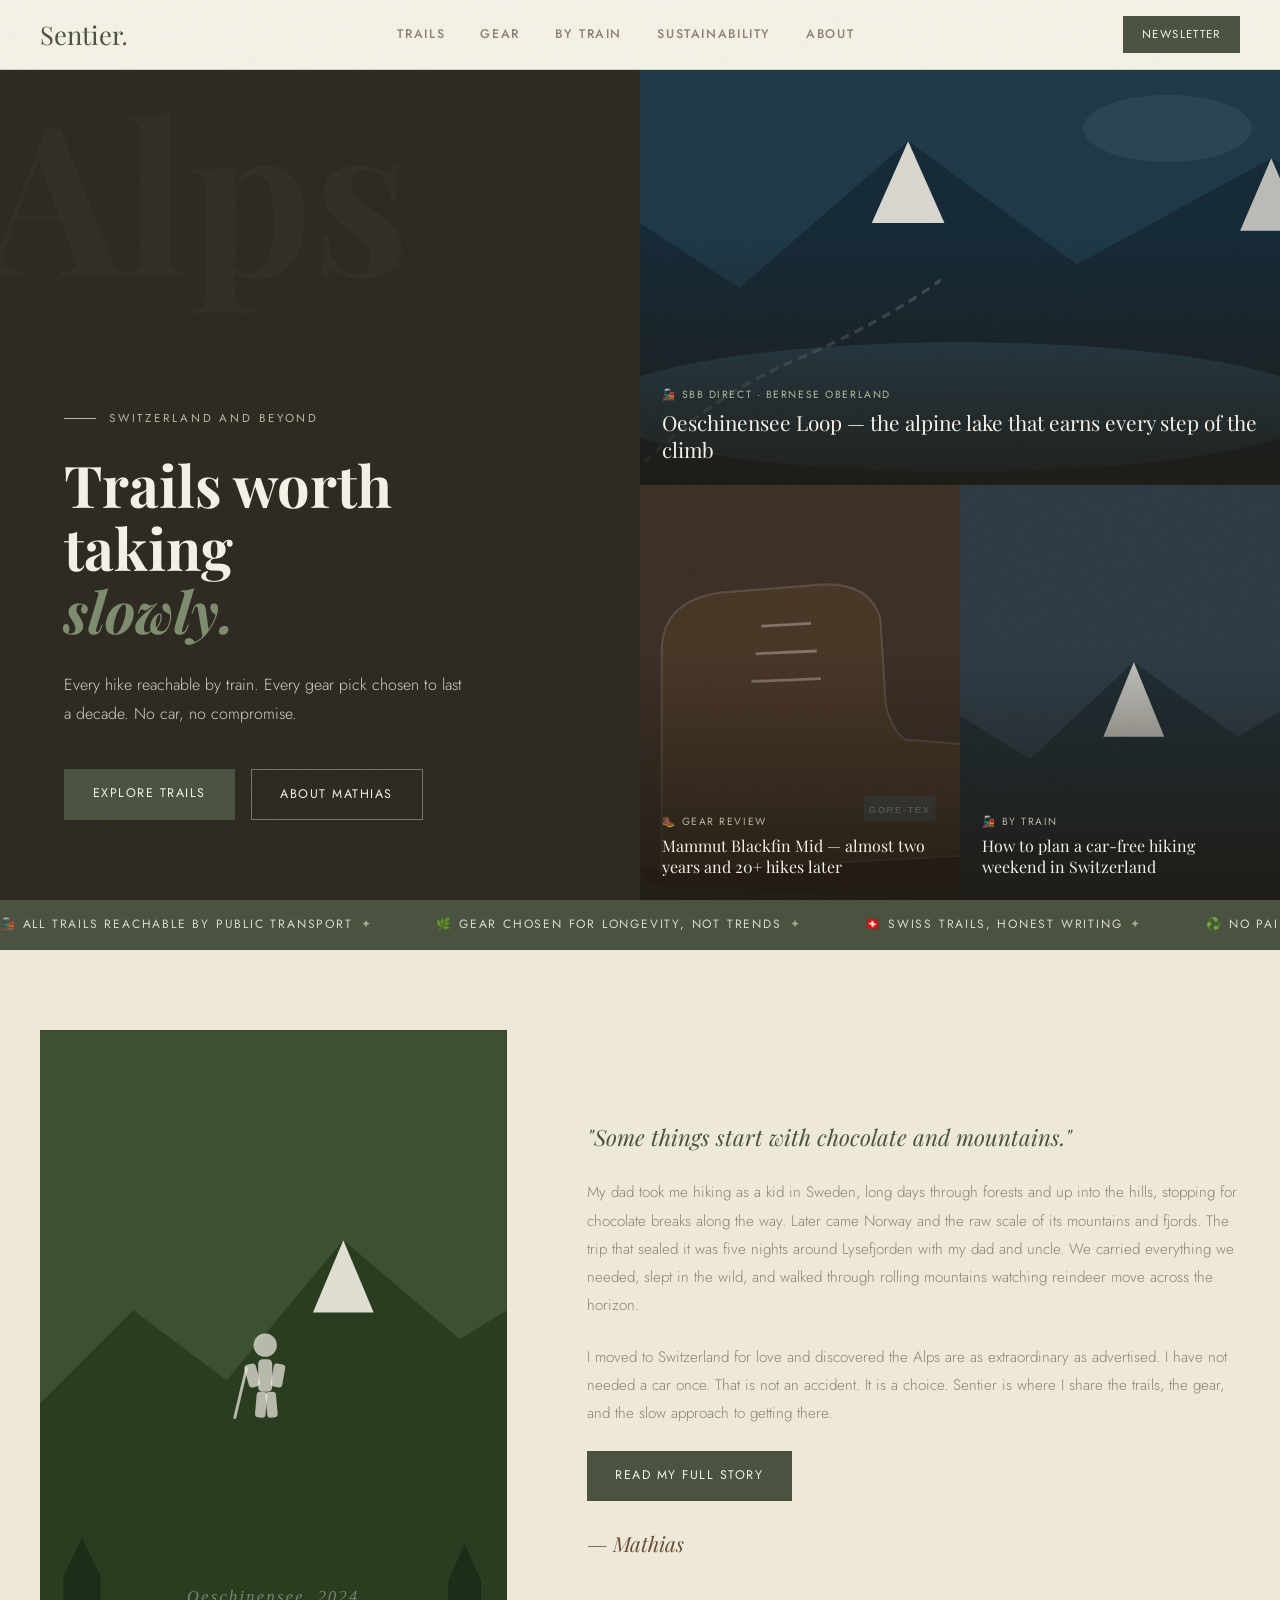
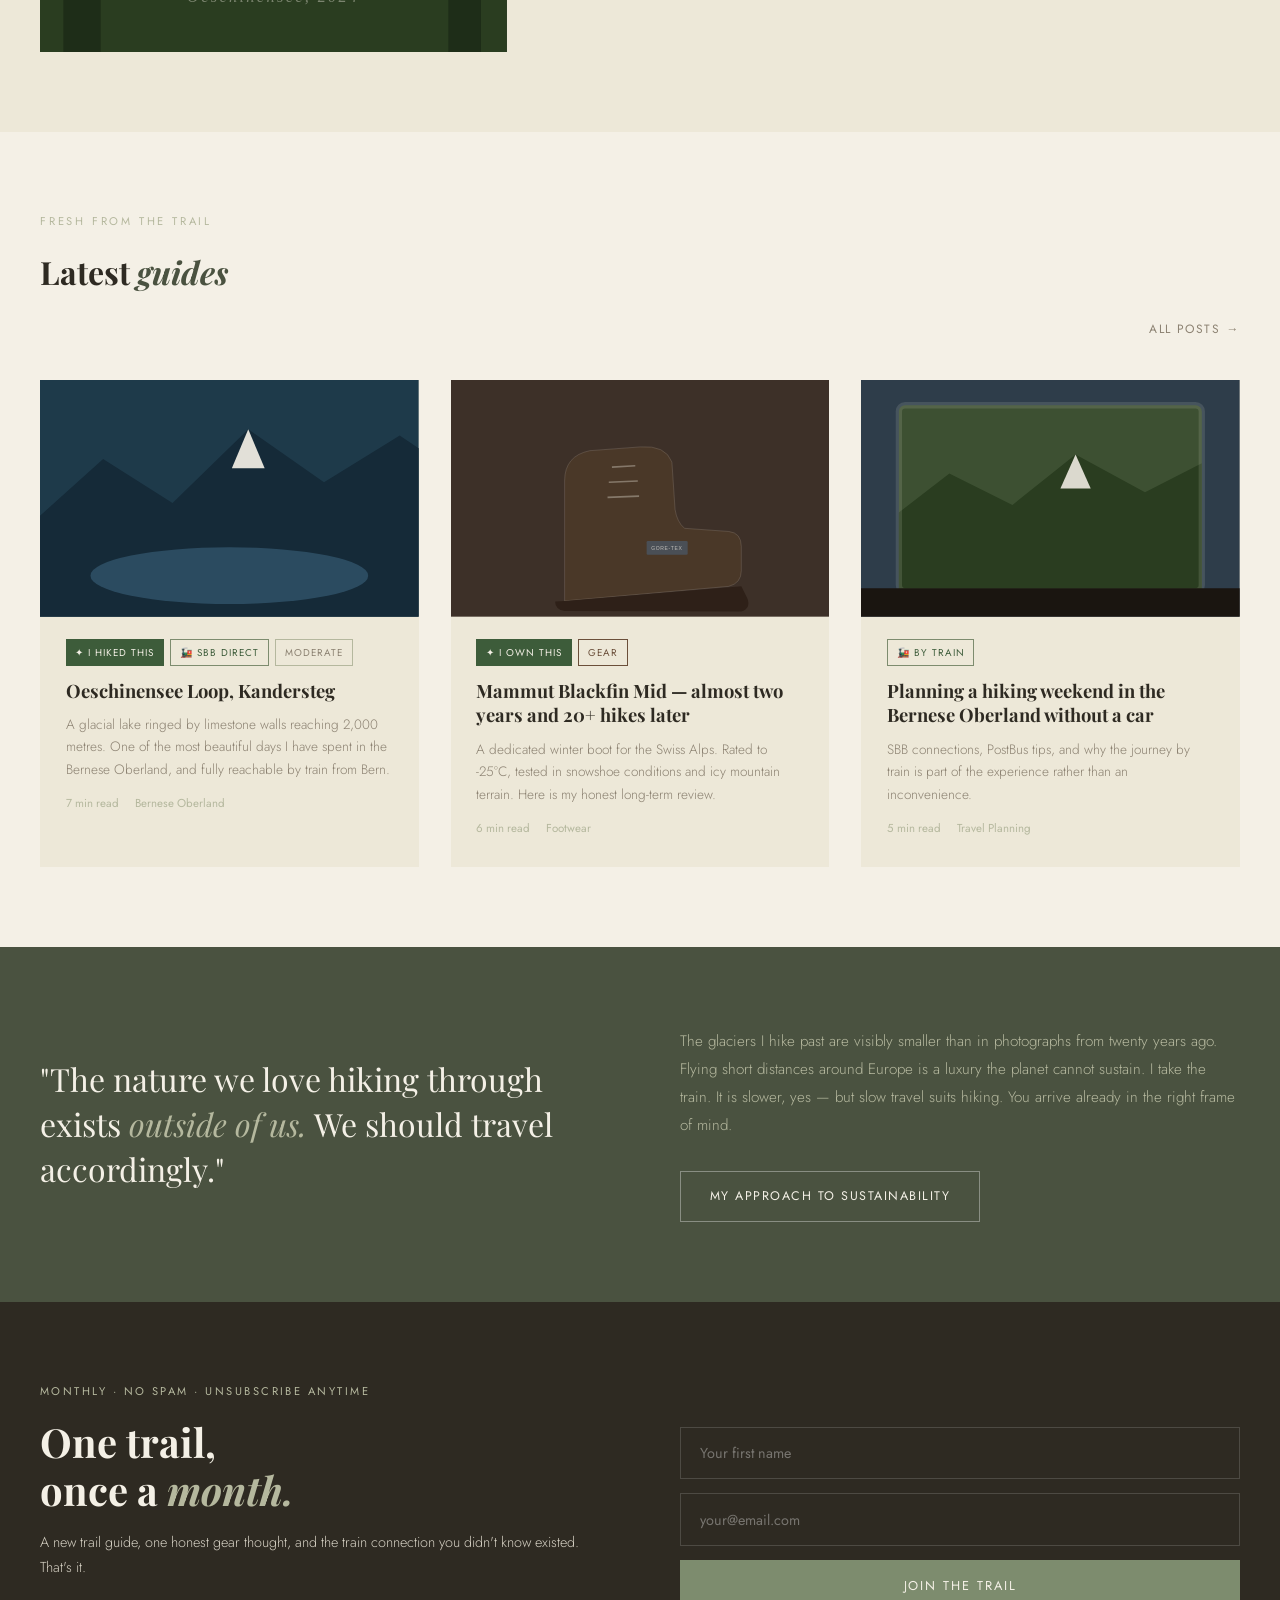
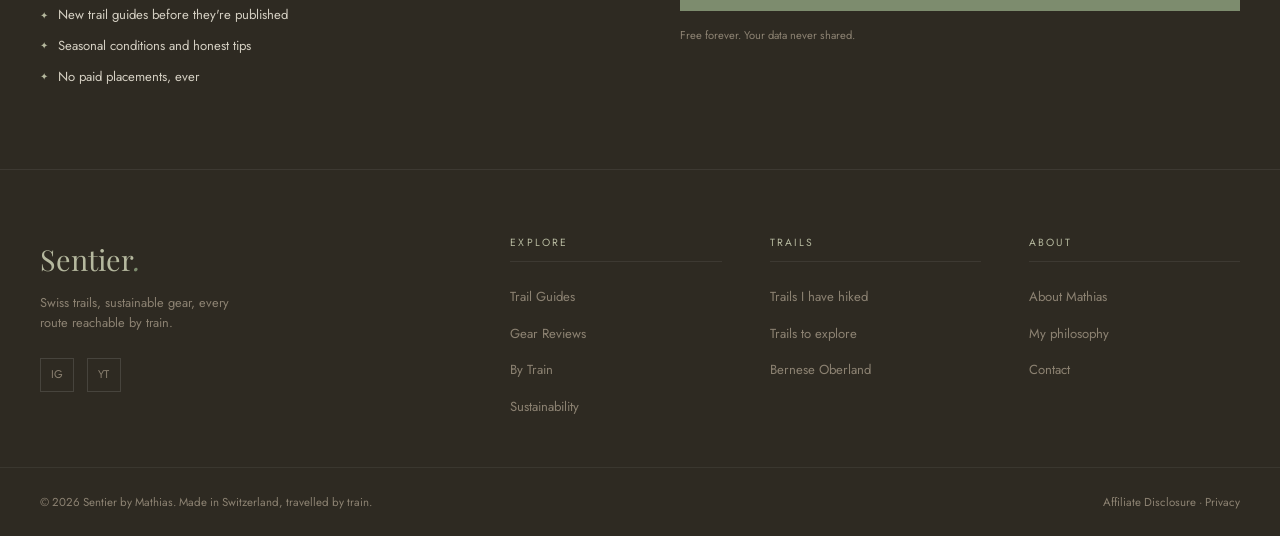
==== commit 2770c038: "Add files via upload" ====
--- a/index.html
+++ b/index.html
@@ -144,14 +144,15 @@
     </div>
   </div>
   <div class="hero-right">
-    <div class="hero-card">
+    <div class="hero-card" onclick="location.href='oeschinensee-loop-kandersteg.html'">
       <svg viewBox="0 0 800 320" preserveAspectRatio="xMidYMid slice" xmlns="http://www.w3.org/2000/svg">
-        <rect width="800" height="320" fill="#3d5032"/>
-        <polygon points="0,320 0,185 110,90 230,168 360,55 490,150 640,68 800,138 800,320" fill="#2a3d20"/>
+        <rect width="800" height="320" fill="#1e3a4a"/>
+        <polygon points="0,320 0,185 110,90 230,168 360,55 490,150 640,68 800,138 800,320" fill="#152a38"/>
         <polygon points="360,55 332,118 388,118" fill="rgba(244,240,230,0.92)"/>
         <polygon points="640,68 616,124 664,124" fill="rgba(244,240,230,0.78)"/>
+        <ellipse cx="400" cy="260" rx="280" ry="50" fill="rgba(100,160,200,0.25)"/>
         <path d="M140 320 Q200 255 270 225 Q340 195 385 162" stroke="rgba(244,240,230,0.22)" stroke-width="2.5" fill="none" stroke-dasharray="7,5"/>
-        <g fill="#1e2d18"><polygon points="28,320 28,272 44,240 60,272 60,320"/><polygon points="720,320 720,268 736,236 752,268 752,320"/></g>
+        <g fill="#0e1e2a"><polygon points="28,320 28,272 44,240 60,272 60,320"/><polygon points="720,320 720,268 736,236 752,268 752,320"/></g>
         <ellipse cx="560" cy="45" rx="65" ry="26" fill="rgba(244,240,230,0.06)"/>
       </svg>
       <div class="hero-card-overlay">
@@ -159,18 +160,25 @@
         <p class="hero-card-title">Oeschinensee Loop — the alpine lake that earns every step of the climb</p>
       </div>
     </div>
-    <div class="hero-card">
+    <div class="hero-card" onclick="location.href='mammut-blackfin-mid-review.html'">
       <svg viewBox="0 0 400 300" preserveAspectRatio="xMidYMid slice" xmlns="http://www.w3.org/2000/svg">
-        <rect width="400" height="300" fill="#4a6040"/>
-        <polygon points="0,300 0,195 75,128 155,182 235,98 315,162 400,118 400,300" fill="#2e4028"/>
-        <polygon points="235,98 214,152 256,152" fill="rgba(244,240,230,0.85)"/>
+        <rect width="400" height="300" fill="#3d3028"/>
+        <g transform="translate(40,20)">
+          <path d="M60 260 L60 100 Q60 65 100 58 L175 52 Q210 50 218 76 L222 138 Q225 155 236 164 L298 169 Q315 170 315 192 L315 225 Q315 243 298 247 L60 260 Z" fill="#4a3828" stroke="rgba(244,240,230,0.15)" stroke-width="1.5"/>
+          <path d="M60 260 L315 247 L323 264 Q328 278 315 283 L60 270 Q47 268 47 257 Z" fill="#2e2018"/>
+          <line x1="132" y1="82" x2="168" y2="80" stroke="rgba(244,240,230,0.35)" stroke-width="2"/>
+          <line x1="128" y1="102" x2="172" y2="100" stroke="rgba(244,240,230,0.35)" stroke-width="2"/>
+          <line x1="125" y1="122" x2="175" y2="120" stroke="rgba(244,240,230,0.35)" stroke-width="2"/>
+          <rect x="206" y="205" width="52" height="18" rx="2" fill="rgba(74,107,143,0.4)"/>
+          <text x="232" y="217" text-anchor="middle" font-family="sans-serif" font-size="7" fill="rgba(244,240,230,0.65)" letter-spacing="1">GORE-TEX</text>
+        </g>
       </svg>
       <div class="hero-card-overlay">
-        <p class="hero-card-tag">🧥 Gear</p>
-        <p class="hero-card-title">Mammut Ducan GTX — 3 years and 400km later</p>
+        <p class="hero-card-tag">🥾 Gear Review</p>
+        <p class="hero-card-title">Mammut Blackfin Mid — almost two years and 20+ hikes later</p>
       </div>
     </div>
-    <div class="hero-card">
+    <div class="hero-card" onclick="location.href='bytrain.html'">
       <svg viewBox="0 0 400 300" preserveAspectRatio="xMidYMid slice" xmlns="http://www.w3.org/2000/svg">
         <rect width="400" height="300" fill="#2e3d4a"/>
         <ellipse cx="200" cy="270" rx="180" ry="55" fill="rgba(74,107,143,0.4)"/>
@@ -246,13 +254,13 @@
     </div>
     <div class="posts-grid">
 
-      <article class="post-card reveal">
+      <article class="post-card reveal" onclick="location.href='oeschinensee-loop-kandersteg.html'" style="cursor:pointer">
         <div class="post-card-image">
           <svg viewBox="0 0 600 375" preserveAspectRatio="xMidYMid slice" xmlns="http://www.w3.org/2000/svg">
-            <rect width="600" height="375" fill="#3d5032"/>
-            <polygon points="0,375 0,215 100,125 210,195 330,78 450,162 570,88 600,108 600,375" fill="#2a3d20"/>
+            <rect width="600" height="375" fill="#1e3a4a"/>
+            <polygon points="0,375 0,215 100,125 210,195 330,78 450,162 570,88 600,108 600,375" fill="#152a38"/>
             <polygon points="330,78 304,140 356,140" fill="rgba(244,240,230,0.92)"/>
-            <ellipse cx="180" cy="250" rx="110" ry="38" fill="rgba(107,143,113,0.42)"/>
+            <ellipse cx="300" cy="310" rx="220" ry="45" fill="rgba(100,160,200,0.28)"/>
           </svg>
         </div>
         <div class="post-card-body">
@@ -263,20 +271,22 @@
           </div>
           <h3 class="post-title">Oeschinensee Loop, Kandersteg</h3>
           <p class="post-excerpt">A glacial lake ringed by limestone walls reaching 2,000 metres. One of the most beautiful days I have spent in the Bernese Oberland, and fully reachable by train from Bern.</p>
-          <div class="post-meta"><span>8 min read</span><span>Bernese Oberland</span></div>
+          <div class="post-meta"><span>7 min read</span><span>Bernese Oberland</span></div>
         </div>
       </article>
 
-      <article class="post-card reveal">
+      <article class="post-card reveal" onclick="location.href='mammut-blackfin-mid-review.html'" style="cursor:pointer">
         <div class="post-card-image">
           <svg viewBox="0 0 600 375" preserveAspectRatio="xMidYMid slice" xmlns="http://www.w3.org/2000/svg">
-            <rect width="600" height="375" fill="#3a3028"/>
-            <g transform="translate(80,40)">
-              <path d="M80 300 L80 120 Q80 80 120 70 L200 65 Q240 62 250 90 L255 160 Q258 180 270 190 L340 195 Q360 196 360 220 L360 260 Q360 280 340 285 L80 300 Z" fill="#4a3828" stroke="rgba(244,240,230,0.15)" stroke-width="1.5"/>
-              <path d="M80 300 L360 285 L370 305 Q375 320 360 325 L80 320 Q65 318 65 305 Z" fill="#2e2018"/>
-              <line x1="160" y1="100" x2="200" y2="98" stroke="rgba(244,240,230,0.35)" stroke-width="2"/>
-              <line x1="155" y1="122" x2="205" y2="120" stroke="rgba(244,240,230,0.35)" stroke-width="2"/>
-              <line x1="152" y1="144" x2="208" y2="142" stroke="rgba(244,240,230,0.35)" stroke-width="2"/>
+            <rect width="600" height="375" fill="#3d3028"/>
+            <g transform="translate(100,30)">
+              <path d="M80 320 L80 130 Q80 90 120 82 L200 76 Q240 73 250 100 L255 175 Q258 195 270 205 L340 210 Q360 212 360 234 L360 272 Q360 292 340 297 L80 320 Z" fill="#4a3828" stroke="rgba(244,240,230,0.15)" stroke-width="1.5"/>
+              <path d="M80 320 L360 297 L370 317 Q375 332 360 337 L80 336 Q65 334 65 321 Z" fill="#2e2018"/>
+              <line x1="155" y1="108" x2="192" y2="106" stroke="rgba(244,240,230,0.35)" stroke-width="2.5"/>
+              <line x1="150" y1="132" x2="196" y2="130" stroke="rgba(244,240,230,0.35)" stroke-width="2.5"/>
+              <line x1="148" y1="156" x2="198" y2="154" stroke="rgba(244,240,230,0.35)" stroke-width="2.5"/>
+              <rect x="210" y="225" width="65" height="22" rx="2" fill="rgba(74,107,143,0.45)"/>
+              <text x="242" y="240" text-anchor="middle" font-family="sans-serif" font-size="8" fill="rgba(244,240,230,0.7)" letter-spacing="1">GORE-TEX</text>
             </g>
           </svg>
         </div>
@@ -285,18 +295,16 @@
             <span class="tag hiked">✦ I own this</span>
             <span class="tag bark">Gear</span>
           </div>
-          <h3 class="post-title">Mammut Ducan GTX — Three years and 400km later</h3>
-          <p class="post-excerpt">I have had these resoled once at the Mammut service centre in Zürich. They came back better than new. Here is my honest long-term review.</p>
+          <h3 class="post-title">Mammut Blackfin Mid — almost two years and 20+ hikes later</h3>
+          <p class="post-excerpt">A dedicated winter boot for the Swiss Alps. Rated to -25°C, tested in snowshoe conditions and icy mountain terrain. Here is my honest long-term review.</p>
           <div class="post-meta"><span>6 min read</span><span>Footwear</span></div>
         </div>
       </article>
 
-      <article class="post-card reveal">
+      <article class="post-card reveal" onclick="location.href='bytrain.html'" style="cursor:pointer">
         <div class="post-card-image">
           <svg viewBox="0 0 600 375" preserveAspectRatio="xMidYMid slice" xmlns="http://www.w3.org/2000/svg">
             <rect width="600" height="375" fill="#2e3d4a"/>
-            <!-- train window -->
-            <rect x="60" y="40" width="480" height="295" rx="10" fill="#1e2d36" stroke="rgba(244,240,230,0.06)" stroke-width="2"/>
             <rect x="60" y="40" width="480" height="295" rx="10" fill="#3d5032"/>
             <polygon points="60,335 60,210 140,148 240,198 340,118 450,178 540,132 540,335" fill="#2a3d20"/>
             <polygon points="340,118 316,172 364,172" fill="rgba(244,240,230,0.88)"/>
